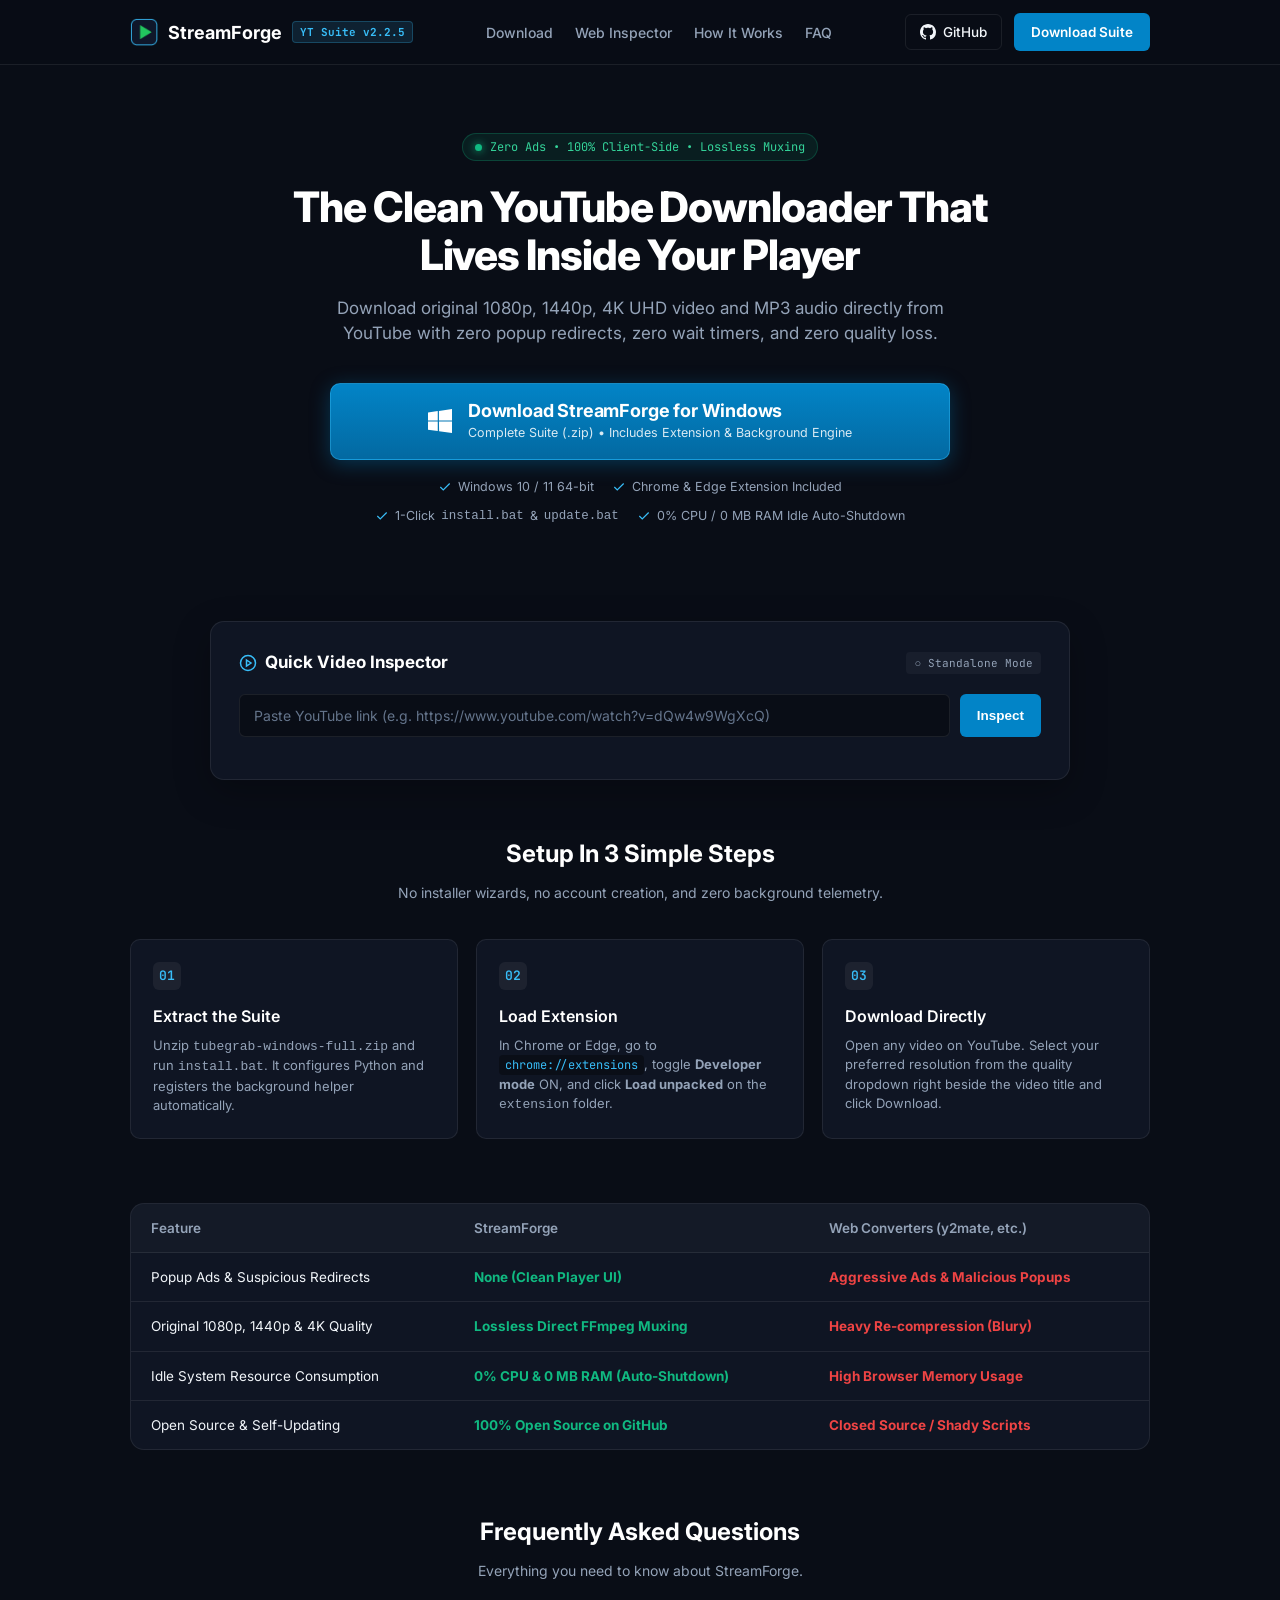
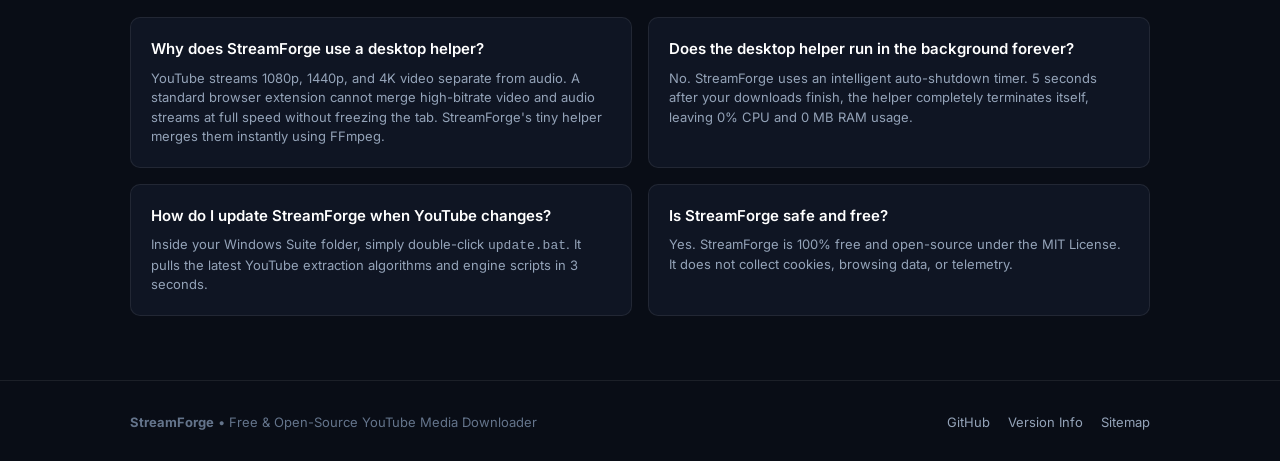
==== api/index.html @ 8bb4650d "feat(domain): point all canonical, sitemap, og, and version endpoints to streamforge-talha-950a.verc" ====
<!DOCTYPE html>
<html lang="en">
<head>
  <meta charset="UTF-8">
  <meta name="viewport" content="width=device-width, initial-scale=1.0">
  <title>StreamForge - Clean, High-Speed YouTube Downloader & Desktop Suite</title>
  <meta name="description" content="StreamForge is a high-speed, ad-free YouTube video downloader and browser extension. Download 1080p, 1440p, 4K UHD, and MP3 audio directly from the YouTube player.">
  <meta name="keywords" content="streamforge, youtube downloader, yt downloader, streamforge youtube, chrome extension, edge extension, 1080p youtube download, 4k video download, mp3 audio extractor, open source downloader">
  <meta name="author" content="StreamForge Team">
  <meta name="google-site-verification" content="googleea333b6af960c847" />
  <link rel="canonical" href="https://streamforge-talha-950a.vercel.app/" />

  <!-- Open Graph -->
  <meta property="og:title" content="StreamForge - Clean YouTube Downloader & Desktop Suite">
  <meta property="og:description" content="Download YouTube videos directly from your browser player in full quality with zero ads.">
  <meta property="og:type" content="website">
  <meta property="og:url" content="https://streamforge-talha-950a.vercel.app/">
  <meta property="og:image" content="https://streamforge-talha-950a.vercel.app/icon.png">

  <!-- Schema.org JSON-LD -->
  <script type="application/ld+json">
  {
    "@context": "https://schema.org",
    "@graph": [
      {
        "@type": "WebSite",
        "@id": "https://streamforge-talha-950a.vercel.app/#website",
        "url": "https://streamforge-talha-950a.vercel.app/",
        "name": "StreamForge",
        "description": "Clean, ad-free YouTube video downloader extension and desktop engine."
      },
      {
        "@type": "SoftwareApplication",
        "name": "StreamForge",
        "operatingSystem": "Windows 10, Windows 11, Chromium Browsers",
        "applicationCategory": "MultimediaApplication",
        "offers": {
          "@type": "Offer",
          "price": "0",
          "priceCurrency": "USD"
        }
      }
    ]
  }
  </script>

  <link rel="icon" type="image/png" href="icon.png">
  <link rel="preconnect" href="https://fonts.googleapis.com">
  <link rel="preconnect" href="https://fonts.gstatic.com" crossorigin>
  <link href="https://fonts.googleapis.com/css2?family=Inter:wght@400;500;600;700&family=JetBrains+Mono:wght@400;500&display=swap" rel="stylesheet">

  <style>
    :root {
      --bg: #090d16;
      --bg-surface: #0f1523;
      --bg-card: #141c2e;
      --bg-card-hover: #182238;
      --border: rgba(255, 255, 255, 0.08);
      --border-focus: rgba(56, 189, 248, 0.5);
      --text: #f1f5f9;
      --text-muted: #94a3b8;
      --text-dim: #64748b;
      --primary: #0284c7;
      --primary-hover: #0369a1;
      --accent: #38bdf8;
      --accent-glow: rgba(56, 189, 248, 0.15);
      --success: #10b981;
      --danger: #ef4444;
      --radius-sm: 6px;
      --radius: 10px;
      --radius-lg: 14px;
      --font-mono: "JetBrains Mono", monospace;
    }

    * {
      box-sizing: border-box;
      margin: 0;
      padding: 0;
    }

    body {
      background-color: var(--bg);
      color: var(--text);
      font-family: 'Inter', -apple-system, BlinkMacSystemFont, "Segoe UI", Roboto, sans-serif;
      line-height: 1.5;
      font-size: 15px;
      -webkit-font-smoothing: antialiased;
    }

    a {
      color: var(--accent);
      text-decoration: none;
    }
    a:hover {
      text-decoration: underline;
    }

    /* Container */
    .container {
      max-width: 1060px;
      margin: 0 auto;
      padding: 0 20px;
    }

    /* Navbar */
    header {
      border-bottom: 1px solid var(--border);
      position: sticky;
      top: 0;
      background: rgba(9, 13, 22, 0.85);
      backdrop-filter: blur(12px);
      z-index: 100;
    }

    .nav-wrap {
      display: flex;
      align-items: center;
      justify-content: space-between;
      height: 64px;
    }

    .brand {
      display: flex;
      align-items: center;
      gap: 10px;
      font-size: 18px;
      font-weight: 700;
      color: #fff;
      text-decoration: none;
    }

    .brand img {
      width: 28px;
      height: 28px;
      border-radius: 6px;
    }

    .brand-tag {
      font-size: 11px;
      font-family: var(--font-mono);
      background: rgba(56, 189, 248, 0.12);
      color: var(--accent);
      padding: 2px 7px;
      border-radius: 4px;
      border: 1px solid rgba(56, 189, 248, 0.25);
    }

    .nav-links {
      display: flex;
      align-items: center;
      gap: 22px;
    }

    .nav-links a {
      color: var(--text-muted);
      font-size: 14px;
      font-weight: 500;
      transition: color 0.15s;
    }

    .nav-links a:hover {
      color: #fff;
      text-decoration: none;
    }

    .nav-actions {
      display: flex;
      align-items: center;
      gap: 12px;
    }

    .btn-ghost {
      display: inline-flex;
      align-items: center;
      gap: 7px;
      padding: 7px 14px;
      background: transparent;
      border: 1px solid var(--border);
      color: var(--text);
      font-size: 13.5px;
      font-weight: 500;
      border-radius: var(--radius-sm);
      transition: all 0.15s;
      cursor: pointer;
      text-decoration: none;
    }

    .btn-ghost:hover {
      background: rgba(255, 255, 255, 0.05);
      border-color: rgba(255, 255, 255, 0.2);
      color: #fff;
      text-decoration: none;
    }

    .btn-primary {
      display: inline-flex;
      align-items: center;
      gap: 7px;
      padding: 8px 16px;
      background: var(--primary);
      border: 1px solid transparent;
      color: #fff;
      font-size: 13.5px;
      font-weight: 600;
      border-radius: var(--radius-sm);
      transition: all 0.15s;
      cursor: pointer;
      text-decoration: none;
    }

    .btn-primary:hover {
      background: var(--primary-hover);
      text-decoration: none;
    }

    /* Hero */
    .hero {
      padding: 68px 0 48px;
      text-align: center;
    }

    .status-badge {
      display: inline-flex;
      align-items: center;
      gap: 8px;
      background: rgba(16, 185, 129, 0.1);
      border: 1px solid rgba(16, 185, 129, 0.25);
      color: #34d399;
      font-size: 12px;
      font-family: var(--font-mono);
      padding: 4px 12px;
      border-radius: 20px;
      margin-bottom: 22px;
    }

    .status-dot {
      width: 7px;
      height: 7px;
      background: #10b981;
      border-radius: 50%;
      box-shadow: 0 0 8px #10b981;
    }

    .hero h1 {
      font-size: 42px;
      font-weight: 800;
      letter-spacing: -0.025em;
      line-height: 1.15;
      color: #fff;
      max-width: 760px;
      margin: 0 auto 16px;
    }

    .hero p {
      font-size: 17px;
      color: var(--text-muted);
      max-width: 620px;
      margin: 0 auto 36px;
    }

    /* Single Hero CTA */
    .hero-cta-box {
      max-width: 620px;
      margin: 0 auto 48px;
      display: flex;
      flex-direction: column;
      align-items: center;
      gap: 18px;
    }

    .btn-hero-primary {
      display: inline-flex;
      align-items: center;
      justify-content: center;
      gap: 16px;
      width: 100%;
      padding: 16px 28px;
      background: linear-gradient(180deg, #0284c7 0%, #0369a1 100%);
      color: #fff !important;
      border: 1px solid rgba(56, 189, 248, 0.4);
      border-radius: var(--radius);
      box-shadow: 0 4px 20px rgba(2, 132, 199, 0.35);
      transition: all 0.2s cubic-bezier(0.16, 1, 0.3, 1);
      cursor: pointer;
      text-decoration: none !important;
    }

    .btn-hero-primary:hover {
      background: linear-gradient(180deg, #0369a1 0%, #075985 100%);
      transform: translateY(-2px);
      box-shadow: 0 8px 28px rgba(2, 132, 199, 0.5);
      color: #fff !important;
    }

    .btn-hero-primary svg {
      flex-shrink: 0;
    }

    .btn-text-wrap {
      display: flex;
      flex-direction: column;
      text-align: left;
    }

    .btn-title {
      font-size: 18px;
      font-weight: 700;
      letter-spacing: -0.01em;
      line-height: 1.25;
    }

    .btn-sub {
      font-size: 12.5px;
      color: rgba(255, 255, 255, 0.85);
      font-weight: 400;
      margin-top: 2px;
    }

    .hero-meta-badges {
      display: flex;
      flex-wrap: wrap;
      justify-content: center;
      gap: 10px 18px;
      font-size: 12.5px;
      color: var(--text-muted);
    }

    .meta-item {
      display: inline-flex;
      align-items: center;
      gap: 6px;
    }

    .meta-item svg {
      color: var(--accent);
    }

    /* Live Interactive Video Inspector */
    .inspector-section {
      background: var(--bg-surface);
      border: 1px solid var(--border);
      border-radius: var(--radius-lg);
      padding: 28px;
      max-width: 860px;
      margin: 0 auto 56px;
      box-shadow: 0 12px 36px rgba(0, 0, 0, 0.25);
    }

    .inspector-header {
      display: flex;
      align-items: center;
      justify-content: space-between;
      margin-bottom: 18px;
    }

    .inspector-header h2 {
      font-size: 17px;
      font-weight: 700;
      color: #fff;
      display: flex;
      align-items: center;
      gap: 8px;
    }

    .inspector-tag {
      font-size: 11px;
      font-family: var(--font-mono);
      color: var(--text-dim);
      background: rgba(255, 255, 255, 0.04);
      padding: 3px 8px;
      border-radius: 4px;
    }

    .input-box {
      display: flex;
      gap: 10px;
      margin-bottom: 14px;
    }

    .url-input {
      flex: 1;
      background: var(--bg);
      border: 1px solid var(--border);
      border-radius: var(--radius-sm);
      padding: 12px 14px;
      color: #fff;
      font-size: 14px;
      font-family: inherit;
      outline: none;
      transition: border-color 0.15s;
    }

    .url-input:focus {
      border-color: var(--accent);
      box-shadow: 0 0 0 2px var(--accent-glow);
    }

    .url-input::placeholder {
      color: var(--text-dim);
    }

    /* Video Preview Card */
    .preview-card {
      display: none;
      margin-top: 20px;
      background: var(--bg-card);
      border: 1px solid var(--border);
      border-radius: var(--radius);
      padding: 16px;
      animation: fadeIn 0.2s ease-in-out;
    }

    @keyframes fadeIn {
      from { opacity: 0; transform: translateY(4px); }
      to { opacity: 1; transform: translateY(0); }
    }

    .preview-flex {
      display: flex;
      gap: 18px;
      align-items: flex-start;
    }

    .preview-thumb {
      width: 170px;
      height: 96px;
      border-radius: 6px;
      object-fit: cover;
      background: #000;
      flex-shrink: 0;
    }

    .preview-info {
      flex: 1;
      min-width: 0;
    }

    .preview-title {
      font-size: 15px;
      font-weight: 600;
      color: #fff;
      margin-bottom: 6px;
      white-space: nowrap;
      overflow: hidden;
      text-overflow: ellipsis;
    }

    .preview-meta {
      font-size: 12px;
      color: var(--text-muted);
      margin-bottom: 12px;
    }

    .quality-chips {
      display: flex;
      flex-wrap: wrap;
      gap: 8px;
    }

    .chip {
      font-size: 12px;
      padding: 4px 10px;
      background: rgba(255, 255, 255, 0.05);
      border: 1px solid var(--border);
      border-radius: 4px;
      color: var(--text);
      cursor: pointer;
      transition: all 0.15s;
    }

    .chip:hover {
      background: var(--primary);
      border-color: var(--primary);
      color: #fff;
    }

    .chip.active {
      background: var(--accent);
      border-color: var(--accent);
      color: #000;
      font-weight: 600;
    }

    /* Live Progress Bar Simulation */
    .progress-wrap {
      display: none;
      margin-top: 14px;
      background: rgba(0, 0, 0, 0.4);
      border-radius: 6px;
      padding: 12px;
      border: 1px solid rgba(255, 255, 255, 0.05);
    }

    .progress-bar-bg {
      height: 6px;
      background: rgba(255, 255, 255, 0.1);
      border-radius: 3px;
      overflow: hidden;
      margin-bottom: 8px;
    }

    .progress-bar-fill {
      width: 0%;
      height: 100%;
      background: linear-gradient(90deg, #0284c7, #38bdf8);
      transition: width 0.2s linear;
      box-shadow: 0 0 10px rgba(56, 189, 248, 0.7);
    }

    .progress-text {
      display: flex;
      justify-content: space-between;
      font-size: 12px;
      font-family: var(--font-mono);
      color: var(--text-muted);
    }

    /* How It Works (3 Steps) */
    .section-title {
      text-align: center;
      font-size: 24px;
      font-weight: 700;
      color: #fff;
      margin-bottom: 10px;
    }

    .section-subtitle {
      text-align: center;
      font-size: 14px;
      color: var(--text-muted);
      margin-bottom: 36px;
    }

    .steps-grid {
      display: grid;
      grid-template-columns: repeat(3, 1fr);
      gap: 18px;
      margin-bottom: 64px;
    }

    .step-card {
      background: var(--bg-surface);
      border: 1px solid var(--border);
      border-radius: var(--radius);
      padding: 22px;
    }

    .step-num {
      display: inline-flex;
      align-items: center;
      justify-content: center;
      width: 28px;
      height: 28px;
      border-radius: 6px;
      background: rgba(255, 255, 255, 0.06);
      font-family: var(--font-mono);
      font-size: 13px;
      font-weight: 600;
      color: var(--accent);
      margin-bottom: 14px;
    }

    .step-card h4 {
      font-size: 16px;
      font-weight: 600;
      color: #fff;
      margin-bottom: 8px;
    }

    .step-card p {
      font-size: 13px;
      color: var(--text-muted);
      line-height: 1.5;
    }

    .code-pill {
      font-family: var(--font-mono);
      background: rgba(0, 0, 0, 0.35);
      padding: 2px 6px;
      border-radius: 4px;
      font-size: 12px;
      color: var(--accent);
    }

    /* Comparison Table */
    .table-section {
      background: var(--bg-surface);
      border: 1px solid var(--border);
      border-radius: var(--radius-lg);
      overflow: hidden;
      margin-bottom: 64px;
    }

    table {
      width: 100%;
      border-collapse: collapse;
      font-size: 13.5px;
      text-align: left;
    }

    th {
      background: rgba(255, 255, 255, 0.02);
      padding: 14px 20px;
      color: var(--text-muted);
      font-weight: 600;
      border-bottom: 1px solid var(--border);
    }

    td {
      padding: 14px 20px;
      border-bottom: 1px solid var(--border);
      color: var(--text);
    }

    tr:last-child td {
      border-bottom: none;
    }

    .check {
      color: var(--success);
      font-weight: bold;
    }

    .cross {
      color: var(--danger);
      font-weight: bold;
    }

    /* FAQ */
    .faq-grid {
      display: grid;
      grid-template-columns: repeat(2, 1fr);
      gap: 16px;
      margin-bottom: 64px;
    }

    .faq-item {
      background: var(--bg-surface);
      border: 1px solid var(--border);
      border-radius: var(--radius);
      padding: 20px;
    }

    .faq-item h4 {
      font-size: 15px;
      font-weight: 600;
      color: #fff;
      margin-bottom: 8px;
    }

    .faq-item p {
      font-size: 13px;
      color: var(--text-muted);
      line-height: 1.5;
    }

    /* Footer */
    footer {
      border-top: 1px solid var(--border);
      padding: 32px 0;
      font-size: 13px;
      color: var(--text-dim);
    }

    .footer-wrap {
      display: flex;
      justify-content: space-between;
      align-items: center;
    }

    .footer-links {
      display: flex;
      gap: 18px;
    }

    .footer-links a {
      color: var(--text-muted);
      font-size: 13px;
    }

    .footer-links a:hover {
      color: #fff;
    }

    /* Responsive */
    @media (max-width: 768px) {
      .download-grid, .steps-grid, .faq-grid {
        grid-template-columns: 1fr;
      }
      .nav-links {
        display: none;
      }
      .hero h1 {
        font-size: 32px;
      }
      .preview-flex {
        flex-direction: column;
      }
      .preview-thumb {
        width: 100%;
        height: 180px;
      }
    }
  </style>
</head>
<body>

  <!-- Navbar -->
  <header>
    <div class="container nav-wrap">
      <a href="#" class="brand">
        <img src="icon.png" alt="StreamForge Logo">
        <span>StreamForge</span>
        <span class="brand-tag">YT Suite v2.2.5</span>
      </a>
      <nav class="nav-links">
        <a href="#download">Download</a>
        <a href="#inspector">Web Inspector</a>
        <a href="#how-it-works">How It Works</a>
        <a href="#faq">FAQ</a>
      </nav>
      <div class="nav-actions">
        <a href="https://github.com/f2025cs024-star/Tubegrab-4K" target="_blank" class="btn-ghost">
          <svg width="16" height="16" viewBox="0 0 16 16" fill="currentColor"><path d="M8 0C3.58 0 0 3.58 0 8c0 3.54 2.29 6.53 5.47 7.59.4.07.55-.17.55-.38 0-.19-.01-.82-.01-1.49-2.01.37-2.53-.49-2.69-.94-.09-.23-.48-.94-.82-1.13-.28-.15-.68-.52-.01-.53.63-.01 1.08.58 1.23.82.72 1.21 1.87.87 2.33.66.07-.52.28-.87.51-1.07-1.78-.2-3.64-.89-3.64-3.95 0-.87.31-1.59.82-2.15-.08-.2-.36-1.02.08-2.12 0 0 .67-.21 2.2.82.64-.18 1.32-.27 2-.27.68 0 1.36.09 2 .27 1.53-1.04 2.2-.82 2.2-.82.44 1.1.16 1.92.08 2.12.51.56.82 1.27.82 2.15 0 3.07-1.87 3.75-3.65 3.95.29.25.54.73.54 1.48 0 1.07-.01 1.93-.01 2.2 0 .21.15.46.55.38A8.013 8.013 0 0016 8c0-4.42-3.58-8-8-8z"/></svg>
          GitHub
        </a>
        <a href="tubegrab-windows-full.zip" class="btn-primary">Download Suite</a>
      </div>
    </div>
  </header>

  <main class="container">

    <!-- Hero -->
    <section class="hero">
      <div class="status-badge">
        <span class="status-dot"></span>
        Zero Ads • 100% Client-Side • Lossless Muxing
      </div>
      <h1>The Clean YouTube Downloader That Lives Inside Your Player</h1>
      <p>Download original 1080p, 1440p, 4K UHD video and MP3 audio directly from YouTube with zero popup redirects, zero wait timers, and zero quality loss.</p>

      <!-- Single Focused Call to Action -->
      <div class="hero-cta-box" id="download">
        <a href="tubegrab-windows-full.zip" class="btn-hero-primary">
          <svg width="24" height="24" viewBox="0 0 24 24" fill="currentColor">
            <path d="M0 3.449L9.75 2.1v9.451H0m10.949-9.602L24 0v11.4H10.949M0 12.6h9.75v9.451L0 20.699M10.949 12.6H24V24l-12.902-1.799"/>
          </svg>
          <div class="btn-text-wrap">
            <span class="btn-title">Download StreamForge for Windows</span>
            <span class="btn-sub">Complete Suite (.zip) • Includes Extension & Background Engine</span>
          </div>
        </a>

        <div class="hero-meta-badges">
          <span class="meta-item">
            <svg width="14" height="14" viewBox="0 0 24 24" fill="none" stroke="currentColor" stroke-width="2"><polyline points="20 6 9 17 4 12"/></svg>
            Windows 10 / 11 64-bit
          </span>
          <span class="meta-item">
            <svg width="14" height="14" viewBox="0 0 24 24" fill="none" stroke="currentColor" stroke-width="2"><polyline points="20 6 9 17 4 12"/></svg>
            Chrome & Edge Extension Included
          </span>
          <span class="meta-item">
            <svg width="14" height="14" viewBox="0 0 24 24" fill="none" stroke="currentColor" stroke-width="2"><polyline points="20 6 9 17 4 12"/></svg>
            1-Click <code>install.bat</code> & <code>update.bat</code>
          </span>
          <span class="meta-item">
            <svg width="14" height="14" viewBox="0 0 24 24" fill="none" stroke="currentColor" stroke-width="2"><polyline points="20 6 9 17 4 12"/></svg>
            0% CPU / 0 MB RAM Idle Auto-Shutdown
          </span>
        </div>
      </div>
    </section>

    <!-- Web Video Inspector (OneCompiler Style) -->
    <section class="inspector-section" id="inspector">
      <div class="inspector-header">
        <h2>
          <svg width="18" height="18" viewBox="0 0 24 24" fill="none" stroke="var(--accent)" stroke-width="2"><circle cx="12" cy="12" r="10"/><polygon points="10 8 16 12 10 16 10 8"/></svg>
          Quick Video Inspector
        </h2>
        <span class="inspector-tag" id="engineStatus">Checking local engine...</span>
      </div>

      <div class="input-box">
        <input type="text" id="videoUrlInput" class="url-input" placeholder="Paste YouTube link (e.g. https://www.youtube.com/watch?v=dQw4w9WgXcQ)">
        <button id="inspectBtn" class="btn-primary">Inspect</button>
      </div>

      <!-- Preview Output -->
      <div id="previewCard" class="preview-card">
        <div class="preview-flex">
          <img id="thumbImg" src="" alt="Thumbnail" class="preview-thumb">
          <div class="preview-info">
            <h4 id="videoTitle" class="preview-title">Video Title</h4>
            <div id="videoMeta" class="preview-meta">Duration: --:-- • YouTube Video</div>
            <div class="quality-chips" id="qualityChips">
              <span class="chip active" data-q="max">Best Quality (UHD)</span>
              <span class="chip" data-q="1080">1080p Full HD</span>
              <span class="chip" data-q="720">720p HD</span>
              <span class="chip" data-q="mp3">MP3 Audio</span>
            </div>
          </div>
        </div>

        <div style="margin-top: 16px; display: flex; justify-content: flex-end; gap: 10px;">
          <button id="startDownloadBtn" class="btn-primary">
            <svg width="14" height="14" viewBox="0 0 24 24" fill="none" stroke="currentColor" stroke-width="2"><path d="M21 15v4a2 2 0 0 1-2 2H5a2 2 0 0 1-2-2v-4"/><polyline points="7 10 12 15 17 10"/><line x1="12" y1="15" x2="12" y2="3"/></svg>
            Send to StreamForge Engine
          </button>
        </div>

        <!-- Live Progress -->
        <div id="progressWrap" class="progress-wrap">
          <div class="progress-bar-bg">
            <div id="progressFill" class="progress-bar-fill"></div>
          </div>
          <div class="progress-text">
            <span id="progressStatus">Downloading stream...</span>
            <span id="progressPercent">0%</span>
          </div>
        </div>
      </div>
    </section>

    <!-- How It Works -->
    <section id="how-it-works" style="margin-bottom: 64px;">
      <h3 class="section-title">Setup In 3 Simple Steps</h3>
      <p class="section-subtitle">No installer wizards, no account creation, and zero background telemetry.</p>

      <div class="steps-grid">
        <div class="step-card">
          <div class="step-num">01</div>
          <h4>Extract the Suite</h4>
          <p>Unzip <code>tubegrab-windows-full.zip</code> and run <code>install.bat</code>. It configures Python and registers the background helper automatically.</p>
        </div>
        <div class="step-card">
          <div class="step-num">02</div>
          <h4>Load Extension</h4>
          <p>In Chrome or Edge, go to <span class="code-pill">chrome://extensions</span>, toggle <b>Developer mode</b> ON, and click <b>Load unpacked</b> on the <code>extension</code> folder.</p>
        </div>
        <div class="step-card">
          <div class="step-num">03</div>
          <h4>Download Directly</h4>
          <p>Open any video on YouTube. Select your preferred resolution from the quality dropdown right beside the video title and click Download.</p>
        </div>
      </div>
    </section>

    <!-- Comparison Table -->
    <section class="table-section">
      <table>
        <thead>
          <tr>
            <th>Feature</th>
            <th>StreamForge</th>
            <th>Web Converters (y2mate, etc.)</th>
          </tr>
        </thead>
        <tbody>
          <tr>
            <td>Popup Ads & Suspicious Redirects</td>
            <td><span class="check">None (Clean Player UI)</span></td>
            <td><span class="cross">Aggressive Ads & Malicious Popups</span></td>
          </tr>
          <tr>
            <td>Original 1080p, 1440p & 4K Quality</td>
            <td><span class="check">Lossless Direct FFmpeg Muxing</span></td>
            <td><span class="cross">Heavy Re-compression (Blury)</span></td>
          </tr>
          <tr>
            <td>Idle System Resource Consumption</td>
            <td><span class="check">0% CPU & 0 MB RAM (Auto-Shutdown)</span></td>
            <td><span class="cross">High Browser Memory Usage</span></td>
          </tr>
          <tr>
            <td>Open Source & Self-Updating</td>
            <td><span class="check">100% Open Source on GitHub</span></td>
            <td><span class="cross">Closed Source / Shady Scripts</span></td>
          </tr>
        </tbody>
      </table>
    </section>

    <!-- FAQ -->
    <section id="faq">
      <h3 class="section-title">Frequently Asked Questions</h3>
      <p class="section-subtitle">Everything you need to know about StreamForge.</p>

      <div class="faq-grid">
        <div class="faq-item">
          <h4>Why does StreamForge use a desktop helper?</h4>
          <p>YouTube streams 1080p, 1440p, and 4K video separate from audio. A standard browser extension cannot merge high-bitrate video and audio streams at full speed without freezing the tab. StreamForge's tiny helper merges them instantly using FFmpeg.</p>
        </div>
        <div class="faq-item">
          <h4>Does the desktop helper run in the background forever?</h4>
          <p>No. StreamForge uses an intelligent auto-shutdown timer. 5 seconds after your downloads finish, the helper completely terminates itself, leaving 0% CPU and 0 MB RAM usage.</p>
        </div>
        <div class="faq-item">
          <h4>How do I update StreamForge when YouTube changes?</h4>
          <p>Inside your Windows Suite folder, simply double-click <code>update.bat</code>. It pulls the latest YouTube extraction algorithms and engine scripts in 3 seconds.</p>
        </div>
        <div class="faq-item">
          <h4>Is StreamForge safe and free?</h4>
          <p>Yes. StreamForge is 100% free and open-source under the MIT License. It does not collect cookies, browsing data, or telemetry.</p>
        </div>
      </div>
    </section>

  </main>

  <!-- Footer -->
  <footer>
    <div class="container footer-wrap">
      <div>
        <b>StreamForge</b> • Free & Open-Source YouTube Media Downloader
      </div>
      <div class="footer-links">
        <a href="https://github.com/f2025cs024-star/Tubegrab-4K" target="_blank">GitHub</a>
        <a href="version.json" target="_blank">Version Info</a>
        <a href="sitemap.xml" target="_blank">Sitemap</a>
      </div>
    </div>
  </footer>

  <script>
    // Live Inspector Client Logic
    const inspectBtn = document.getElementById('inspectBtn');
    const urlInput = document.getElementById('videoUrlInput');
    const previewCard = document.getElementById('previewCard');
    const thumbImg = document.getElementById('thumbImg');
    const videoTitle = document.getElementById('videoTitle');
    const videoMeta = document.getElementById('videoMeta');
    const startDownloadBtn = document.getElementById('startDownloadBtn');
    const progressWrap = document.getElementById('progressWrap');
    const progressFill = document.getElementById('progressFill');
    const progressPercent = document.getElementById('progressPercent');
    const progressStatus = document.getElementById('progressStatus');
    const engineStatus = document.getElementById('engineStatus');

    let selectedQuality = "max";
    let activeVideoId = "";

    // Check Local Engine Status
    function checkEngine() {
      fetch("http://127.0.0.1:19876/status", { signal: AbortSignal.timeout(1200) })
        .then(r => r.json())
        .then(d => {
          engineStatus.textContent = "● Local Engine Active";
          engineStatus.style.color = "#10b981";
        })
        .catch(() => {
          engineStatus.textContent = "○ Standalone Mode";
          engineStatus.style.color = "#94a3b8";
        });
    }
    checkEngine();

    // Parse YouTube ID
    function extractYouTubeId(url) {
      const reg = /(?:youtube\.com\/(?:[^\/]+\/.+\/|(?:v|e(?:mbed)?)\/|.*[?&]v=)|youtu\.be\/)([^"&?\/\s]{11})/;
      const match = url.match(reg);
      return match ? match[1] : null;
    }

    // Handle Inspect Click
    inspectBtn.addEventListener('click', () => {
      const url = urlInput.value.trim();
      if (!url) return;

      const id = extractYouTubeId(url);
      if (!id) {
        alert("Please enter a valid YouTube video URL.");
        return;
      }

      activeVideoId = id;
      thumbImg.src = `https://i.ytimg.com/vi/${id}/mqdefault.jpg`;
      videoTitle.textContent = "YouTube Video (" + id + ")";
      videoMeta.textContent = "Detected stream: Ready for multi-resolution extraction";
      previewCard.style.display = "block";
      progressWrap.style.display = "none";

      // Try fetching live title from YouTube oEmbed
      fetch(`https://noembed.com/embed?url=https://www.youtube.com/watch?v=${id}`)
        .then(r => r.json())
        .then(data => {
          if (data && data.title) {
            videoTitle.textContent = data.title;
            videoMeta.textContent = `Author: ${data.author_name || 'YouTube Creator'} • Ready`;
          }
        })
        .catch(() => {});
    });

    // Quality chip toggle
    document.querySelectorAll('.chip').forEach(chip => {
      chip.addEventListener('click', () => {
        document.querySelectorAll('.chip').forEach(c => c.classList.remove('active'));
        chip.classList.add('active');
        selectedQuality = chip.getAttribute('data-q');
      });
    });

    // Handle Download Action
    startDownloadBtn.addEventListener('click', () => {
      const fullUrl = `https://www.youtube.com/watch?v=${activeVideoId}`;
      progressWrap.style.display = "block";
      progressFill.style.width = "15%";
      progressPercent.textContent = "15%";
      progressStatus.textContent = "Connecting to StreamForge engine...";

      fetch("http://127.0.0.1:19876/trigger", {
        method: "POST",
        headers: { "Content-Type": "application/json" },
        body: JSON.stringify({
          url: fullUrl,
          title: videoTitle.textContent,
          quality: selectedQuality
        })
      })
      .then(r => r.json())
      .then(res => {
        if (res && res.task_id) {
          trackTask(res.task_id);
        } else {
          simulateDemo();
        }
      })
      .catch(() => {
        simulateDemo();
      });
    });

    function trackTask(taskId) {
      const poll = setInterval(() => {
        fetch(`http://127.0.0.1:19876/progress?id=${taskId}`)
          .then(r => r.json())
          .then(data => {
            if (data.percent) {
              const p = Math.round(data.percent);
              progressFill.style.width = `${p}%`;
              progressPercent.textContent = `${p}%`;
              progressStatus.textContent = data.speed ? `${data.speed} • ${data.downloaded || ''}` : "Downloading...";
            }
            if (data.status === "finished") {
              clearInterval(poll);
              progressFill.style.width = "100%";
              progressPercent.textContent = "100%";
              progressStatus.textContent = "✓ Completed! Saved to Downloads folder.";
            } else if (data.status === "error") {
              clearInterval(poll);
              progressStatus.textContent = "Download failed. Check engine logs.";
            }
          })
          .catch(() => clearInterval(poll));
      }, 500);
    }

    function simulateDemo() {
      progressStatus.textContent = "Local engine helper not running. Start StreamForge via install.bat to download directly.";
      let p = 20;
      const t = setInterval(() => {
        p += 20;
        if (p <= 100) {
          progressFill.style.width = `${p}%`;
          progressPercent.textContent = `${p}%`;
        } else {
          clearInterval(t);
          progressStatus.textContent = "Install the Windows Suite to save 4K files directly to your PC!";
        }
      }, 400);
    }
  </script>
</body>
</html>
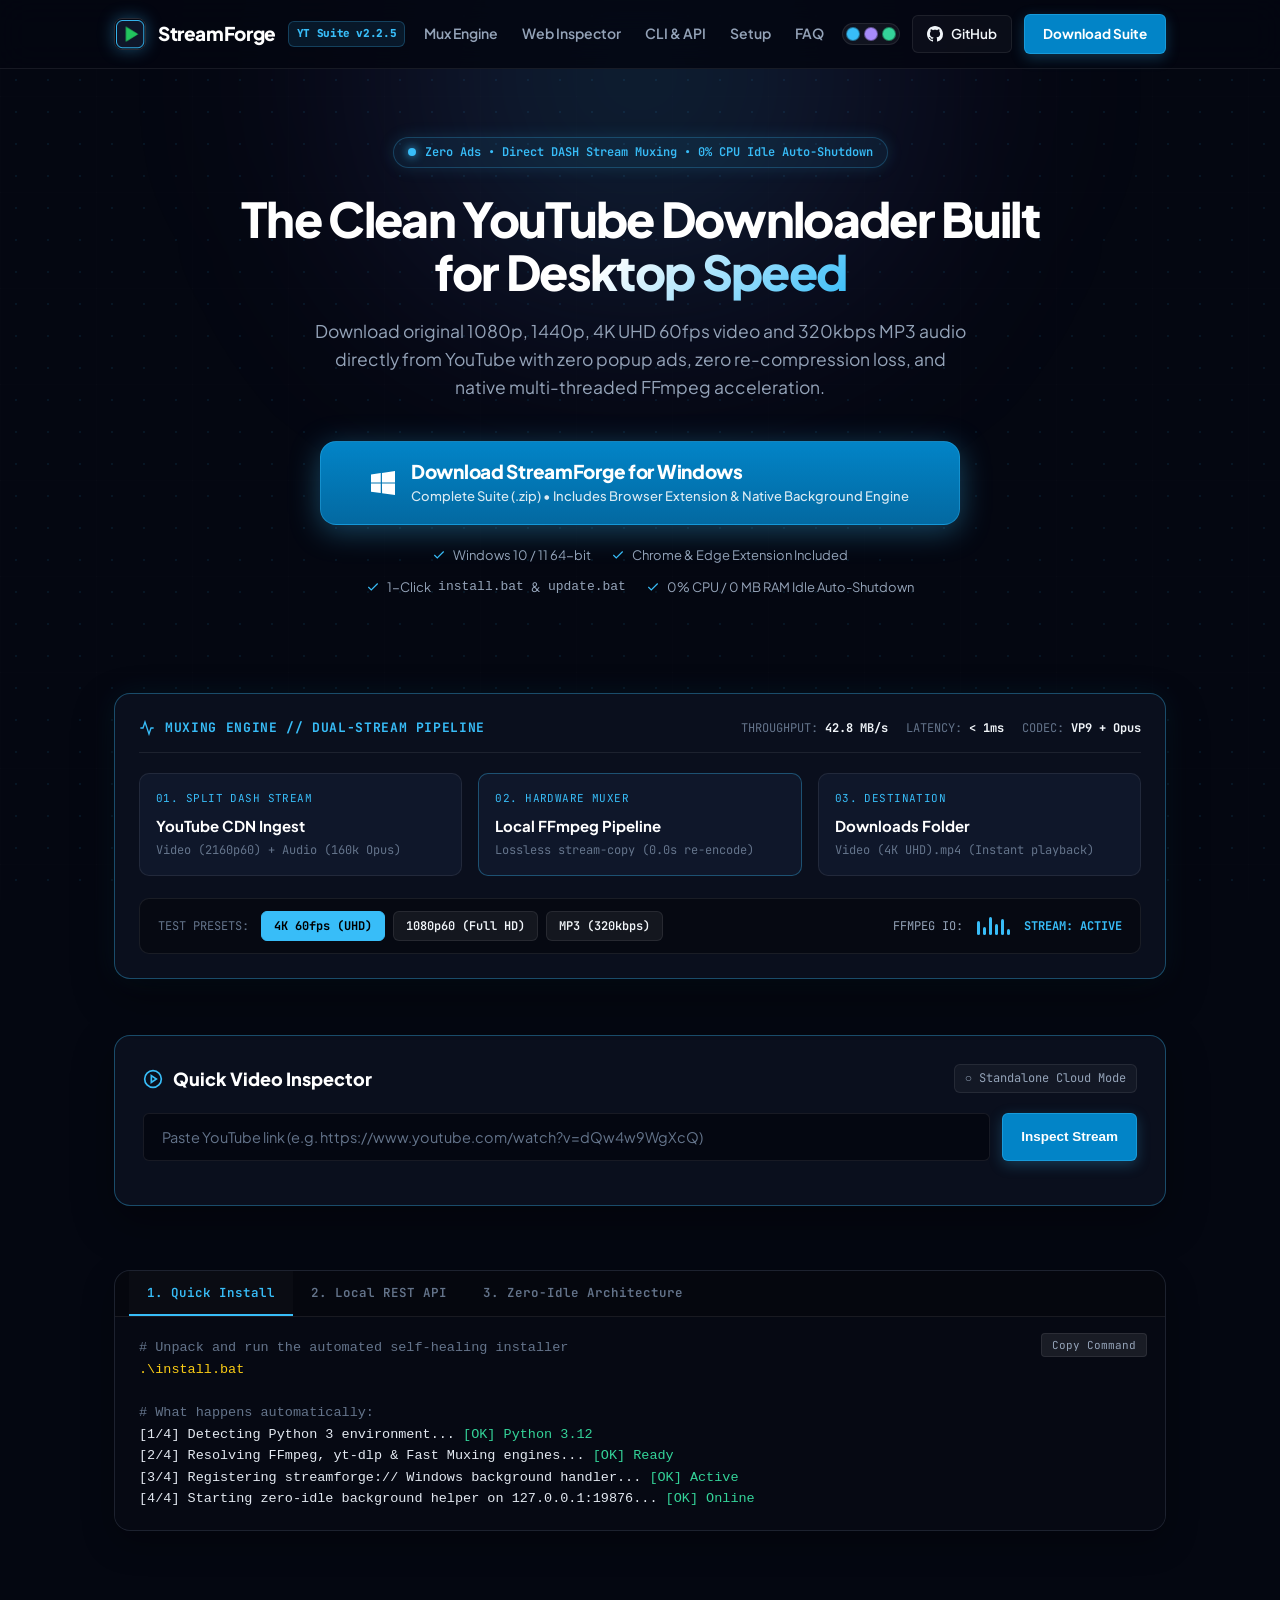
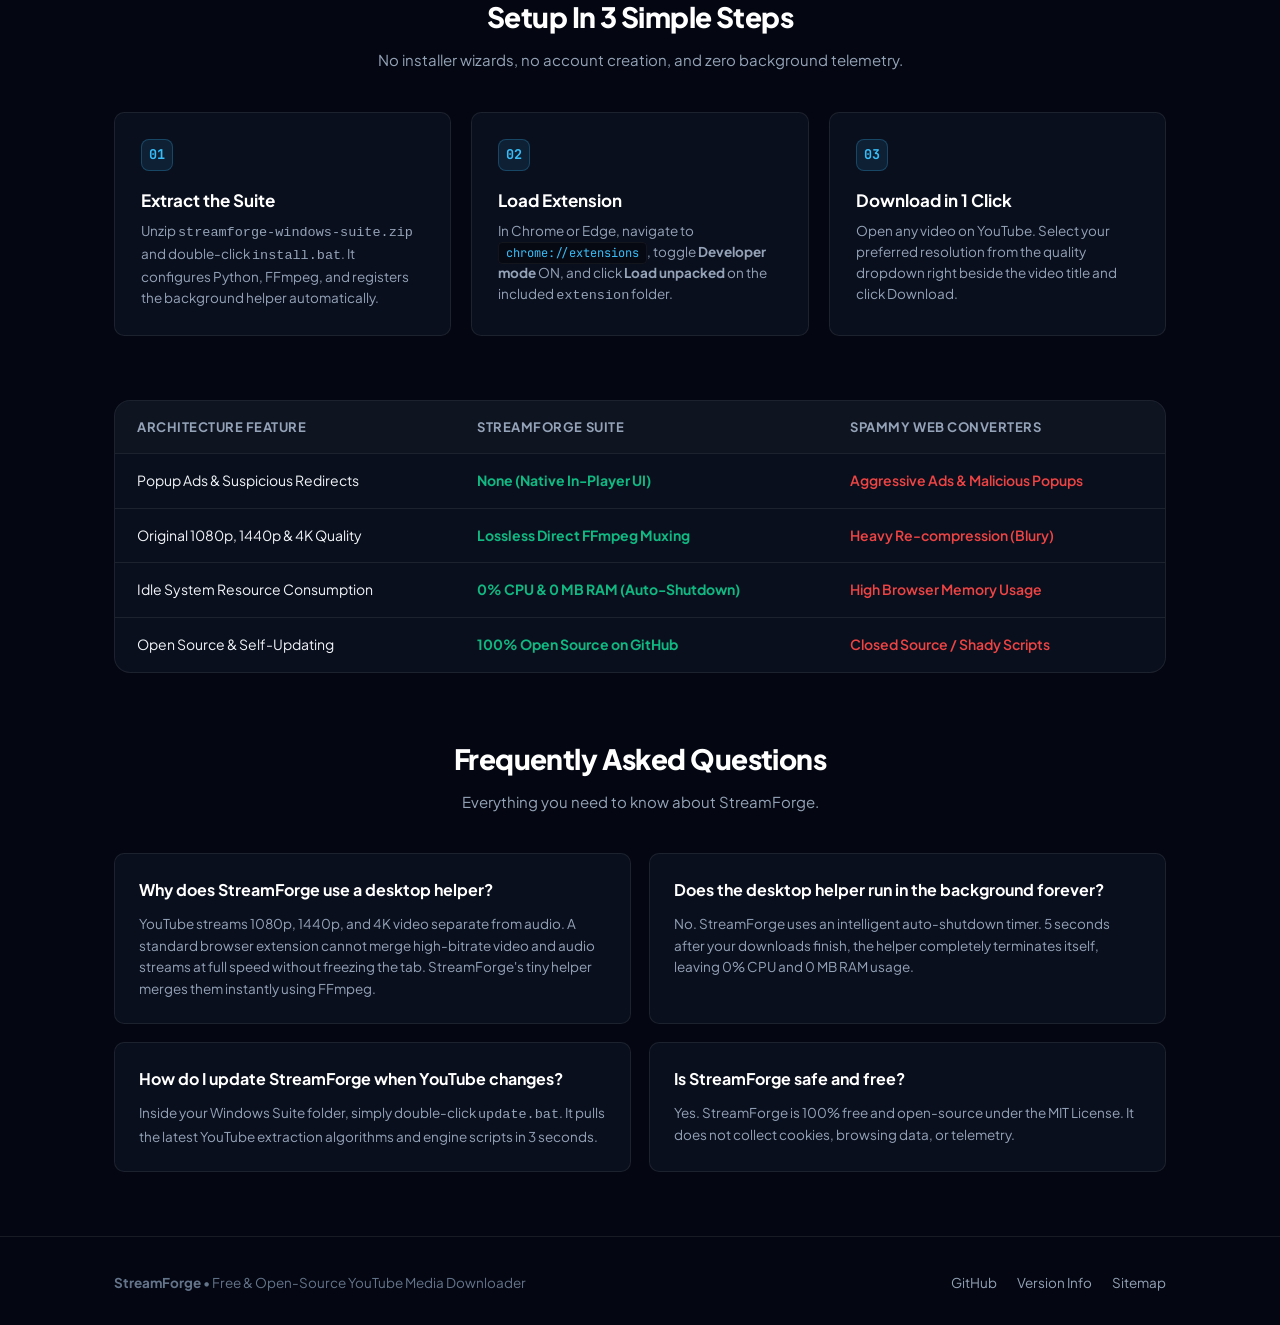
==== commit 1254524c: "feat(ui): add ambient tech grid, interactive muxing HUD, theme switcher, and developer terminal" ====
--- a/api/index.html
+++ b/api/index.html
@@ -3,16 +3,16 @@
 <head>
   <meta charset="UTF-8">
   <meta name="viewport" content="width=device-width, initial-scale=1.0">
-  <title>StreamForge - Clean, High-Speed YouTube Downloader & Desktop Suite</title>
-  <meta name="description" content="StreamForge is a high-speed, ad-free YouTube video downloader and browser extension. Download 1080p, 1440p, 4K UHD, and MP3 audio directly from the YouTube player.">
-  <meta name="keywords" content="streamforge, youtube downloader, yt downloader, streamforge youtube, chrome extension, edge extension, 1080p youtube download, 4k video download, mp3 audio extractor, open source downloader">
+  <title>StreamForge - High-Performance YouTube Downloader & Desktop Suite</title>
+  <meta name="description" content="StreamForge is a high-speed, ad-free YouTube video and audio downloader desktop suite and extension. Lossless 1080p, 1440p, 4K UHD 60FPS video muxing and 320kbps MP3 extraction.">
+  <meta name="keywords" content="streamforge, youtube downloader, yt downloader, streamforge youtube, 1080p youtube download, 4k video download, mp3 audio extractor, open source youtube downloader, windows youtube downloader">
   <meta name="author" content="StreamForge Team">
   <meta name="google-site-verification" content="googleea333b6af960c847" />
   <link rel="canonical" href="https://streamforge-talha-950a.vercel.app/" />
 
   <!-- Open Graph -->
   <meta property="og:title" content="StreamForge - Clean YouTube Downloader & Desktop Suite">
-  <meta property="og:description" content="Download YouTube videos directly from your browser player in full quality with zero ads.">
+  <meta property="og:description" content="Download YouTube videos directly from your browser in full original quality with zero ads.">
   <meta property="og:type" content="website">
   <meta property="og:url" content="https://streamforge-talha-950a.vercel.app/">
   <meta property="og:image" content="https://streamforge-talha-950a.vercel.app/icon.png">
@@ -27,7 +27,7 @@
         "@id": "https://streamforge-talha-950a.vercel.app/#website",
         "url": "https://streamforge-talha-950a.vercel.app/",
         "name": "StreamForge",
-        "description": "Clean, ad-free YouTube video downloader extension and desktop engine."
+        "description": "High-performance YouTube video and audio downloader desktop suite and extension."
       },
       {
         "@type": "SoftwareApplication",
@@ -47,29 +47,49 @@
   <link rel="icon" type="image/png" href="icon.png">
   <link rel="preconnect" href="https://fonts.googleapis.com">
   <link rel="preconnect" href="https://fonts.gstatic.com" crossorigin>
-  <link href="https://fonts.googleapis.com/css2?family=Inter:wght@400;500;600;700&family=JetBrains+Mono:wght@400;500&display=swap" rel="stylesheet">
+  <link href="https://fonts.googleapis.com/css2?family=Plus+Jakarta+Sans:wght@400;500;600;700;800&family=JetBrains+Mono:wght@400;500;600;700&display=swap" rel="stylesheet">
 
   <style>
     :root {
-      --bg: #090d16;
-      --bg-surface: #0f1523;
-      --bg-card: #141c2e;
-      --bg-card-hover: #182238;
+      --bg: #040711;
+      --bg-surface: #0a0f1d;
+      --bg-card: #0f172a;
+      --bg-card-hover: #131e36;
       --border: rgba(255, 255, 255, 0.08);
-      --border-focus: rgba(56, 189, 248, 0.5);
+      --border-accent: rgba(56, 189, 248, 0.35);
+      --border-glow: rgba(56, 189, 248, 0.6);
       --text: #f1f5f9;
       --text-muted: #94a3b8;
       --text-dim: #64748b;
       --primary: #0284c7;
       --primary-hover: #0369a1;
       --accent: #38bdf8;
-      --accent-glow: rgba(56, 189, 248, 0.15);
+      --accent-rgb: 56, 189, 248;
+      --accent-glow: rgba(56, 189, 248, 0.18);
+      --neon-purple: #8b5cf6;
       --success: #10b981;
       --danger: #ef4444;
       --radius-sm: 6px;
       --radius: 10px;
-      --radius-lg: 14px;
-      --font-mono: "JetBrains Mono", monospace;
+      --radius-lg: 16px;
+      --font-sans: 'Plus Jakarta Sans', -apple-system, BlinkMacSystemFont, "Segoe UI", Roboto, sans-serif;
+      --font-mono: 'JetBrains Mono', monospace;
+    }
+
+    [data-theme="purple"] {
+      --accent: #a78bfa;
+      --accent-rgb: 167, 139, 250;
+      --primary: #7c3aed;
+      --primary-hover: #6d28d9;
+      --border-accent: rgba(167, 139, 250, 0.4);
+    }
+
+    [data-theme="emerald"] {
+      --accent: #34d399;
+      --accent-rgb: 52, 211, 153;
+      --primary: #059669;
+      --primary-hover: #047857;
+      --border-accent: rgba(52, 211, 153, 0.4);
     }
 
     * {
@@ -81,25 +101,56 @@
     body {
       background-color: var(--bg);
       color: var(--text);
-      font-family: 'Inter', -apple-system, BlinkMacSystemFont, "Segoe UI", Roboto, sans-serif;
-      line-height: 1.5;
+      font-family: var(--font-sans);
+      line-height: 1.55;
       font-size: 15px;
       -webkit-font-smoothing: antialiased;
-    }
-
-    a {
-      color: var(--accent);
-      text-decoration: none;
-    }
-    a:hover {
-      text-decoration: underline;
-    }
-
-    /* Container */
+      overflow-x: hidden;
+      position: relative;
+    }
+
+    /* Ambient Tech Grid & Glow Background */
+    .bg-matrix-grid {
+      position: fixed;
+      top: 0;
+      left: 0;
+      width: 100vw;
+      height: 100vh;
+      pointer-events: none;
+      z-index: 0;
+      background-image: 
+        radial-gradient(rgba(var(--accent-rgb), 0.12) 1px, transparent 1px),
+        linear-gradient(to right, rgba(255, 255, 255, 0.015) 1px, transparent 1px),
+        linear-gradient(to bottom, rgba(255, 255, 255, 0.015) 1px, transparent 1px);
+      background-size: 32px 32px, 96px 96px, 96px 96px;
+      opacity: 0.7;
+    }
+
+    .bg-ambient-light {
+      position: fixed;
+      top: -200px;
+      left: 50%;
+      transform: translateX(-50%);
+      width: 900px;
+      height: 550px;
+      background: radial-gradient(circle, rgba(var(--accent-rgb), 0.18) 0%, rgba(139, 92, 246, 0.08) 50%, transparent 70%);
+      filter: blur(100px);
+      pointer-events: none;
+      z-index: 0;
+      animation: pulseLight 8s ease-in-out infinite alternate;
+    }
+
+    @keyframes pulseLight {
+      0% { opacity: 0.6; transform: translateX(-50%) scale(0.95); }
+      100% { opacity: 0.9; transform: translateX(-50%) scale(1.05); }
+    }
+
     .container {
-      max-width: 1060px;
+      max-width: 1100px;
       margin: 0 auto;
-      padding: 0 20px;
+      padding: 0 24px;
+      position: relative;
+      z-index: 1;
     }
 
     /* Navbar */
@@ -107,8 +158,8 @@
       border-bottom: 1px solid var(--border);
       position: sticky;
       top: 0;
-      background: rgba(9, 13, 22, 0.85);
-      backdrop-filter: blur(12px);
+      background: rgba(4, 7, 17, 0.85);
+      backdrop-filter: blur(16px);
       z-index: 100;
     }
 
@@ -116,51 +167,54 @@
       display: flex;
       align-items: center;
       justify-content: space-between;
-      height: 64px;
+      height: 68px;
     }
 
     .brand {
       display: flex;
       align-items: center;
-      gap: 10px;
-      font-size: 18px;
-      font-weight: 700;
+      gap: 12px;
+      font-size: 19px;
+      font-weight: 800;
       color: #fff;
       text-decoration: none;
+      letter-spacing: -0.02em;
     }
 
     .brand img {
-      width: 28px;
-      height: 28px;
-      border-radius: 6px;
+      width: 32px;
+      height: 32px;
+      border-radius: 8px;
+      border: 1px solid rgba(255, 255, 255, 0.15);
+      box-shadow: 0 0 16px rgba(var(--accent-rgb), 0.35);
     }
 
     .brand-tag {
       font-size: 11px;
       font-family: var(--font-mono);
-      background: rgba(56, 189, 248, 0.12);
+      background: rgba(var(--accent-rgb), 0.1);
       color: var(--accent);
-      padding: 2px 7px;
-      border-radius: 4px;
-      border: 1px solid rgba(56, 189, 248, 0.25);
+      padding: 3px 8px;
+      border-radius: 6px;
+      border: 1px solid rgba(var(--accent-rgb), 0.25);
     }
 
     .nav-links {
       display: flex;
       align-items: center;
-      gap: 22px;
+      gap: 24px;
     }
 
     .nav-links a {
       color: var(--text-muted);
       font-size: 14px;
-      font-weight: 500;
+      font-weight: 600;
+      text-decoration: none;
       transition: color 0.15s;
     }
 
     .nav-links a:hover {
       color: #fff;
-      text-decoration: none;
     }
 
     .nav-actions {
@@ -168,38 +222,37 @@
       align-items: center;
       gap: 12px;
     }
+
+    .theme-selector {
+      display: flex;
+      background: rgba(255, 255, 255, 0.05);
+      border: 1px solid var(--border);
+      border-radius: 20px;
+      padding: 3px;
+      gap: 4px;
+    }
+
+    .theme-dot {
+      width: 14px;
+      height: 14px;
+      border-radius: 50%;
+      cursor: pointer;
+      border: 1px solid rgba(0, 0, 0, 0.4);
+      transition: transform 0.15s;
+    }
+    .theme-dot:hover { transform: scale(1.2); }
+    .theme-dot.cyan { background: #38bdf8; }
+    .theme-dot.purple { background: #a78bfa; }
+    .theme-dot.emerald { background: #34d399; }
 
     .btn-ghost {
       display: inline-flex;
       align-items: center;
-      gap: 7px;
-      padding: 7px 14px;
-      background: transparent;
+      gap: 8px;
+      padding: 8px 14px;
+      background: rgba(255, 255, 255, 0.03);
       border: 1px solid var(--border);
       color: var(--text);
-      font-size: 13.5px;
-      font-weight: 500;
-      border-radius: var(--radius-sm);
-      transition: all 0.15s;
-      cursor: pointer;
-      text-decoration: none;
-    }
-
-    .btn-ghost:hover {
-      background: rgba(255, 255, 255, 0.05);
-      border-color: rgba(255, 255, 255, 0.2);
-      color: #fff;
-      text-decoration: none;
-    }
-
-    .btn-primary {
-      display: inline-flex;
-      align-items: center;
-      gap: 7px;
-      padding: 8px 16px;
-      background: var(--primary);
-      border: 1px solid transparent;
-      color: #fff;
       font-size: 13.5px;
       font-weight: 600;
       border-radius: var(--radius-sm);
@@ -208,9 +261,33 @@
       text-decoration: none;
     }
 
+    .btn-ghost:hover {
+      background: rgba(255, 255, 255, 0.08);
+      border-color: rgba(255, 255, 255, 0.25);
+      color: #fff;
+    }
+
+    .btn-primary {
+      display: inline-flex;
+      align-items: center;
+      gap: 8px;
+      padding: 9px 18px;
+      background: var(--primary);
+      border: 1px solid rgba(var(--accent-rgb), 0.4);
+      color: #fff;
+      font-size: 13.5px;
+      font-weight: 700;
+      border-radius: var(--radius-sm);
+      transition: all 0.2s cubic-bezier(0.16, 1, 0.3, 1);
+      cursor: pointer;
+      text-decoration: none;
+      box-shadow: 0 4px 14px rgba(var(--accent-rgb), 0.25);
+    }
+
     .btn-primary:hover {
       background: var(--primary-hover);
-      text-decoration: none;
+      box-shadow: 0 6px 22px rgba(var(--accent-rgb), 0.4);
+      transform: translateY(-1px);
     }
 
     /* Hero */
@@ -222,50 +299,65 @@
     .status-badge {
       display: inline-flex;
       align-items: center;
-      gap: 8px;
-      background: rgba(16, 185, 129, 0.1);
-      border: 1px solid rgba(16, 185, 129, 0.25);
-      color: #34d399;
+      gap: 9px;
+      background: rgba(var(--accent-rgb), 0.08);
+      border: 1px solid rgba(var(--accent-rgb), 0.25);
+      color: var(--accent);
       font-size: 12px;
       font-family: var(--font-mono);
-      padding: 4px 12px;
+      font-weight: 600;
+      padding: 5px 14px;
       border-radius: 20px;
-      margin-bottom: 22px;
+      margin-bottom: 24px;
+      box-shadow: 0 0 16px rgba(var(--accent-rgb), 0.15);
     }
 
     .status-dot {
-      width: 7px;
-      height: 7px;
-      background: #10b981;
+      width: 8px;
+      height: 8px;
+      background: var(--accent);
       border-radius: 50%;
-      box-shadow: 0 0 8px #10b981;
+      box-shadow: 0 0 10px var(--accent);
+      animation: pulseDot 2s infinite;
+    }
+
+    @keyframes pulseDot {
+      0%, 100% { opacity: 1; transform: scale(1); }
+      50% { opacity: 0.4; transform: scale(0.85); }
     }
 
     .hero h1 {
-      font-size: 42px;
+      font-size: 48px;
       font-weight: 800;
-      letter-spacing: -0.025em;
-      line-height: 1.15;
+      letter-spacing: -0.035em;
+      line-height: 1.12;
       color: #fff;
-      max-width: 760px;
-      margin: 0 auto 16px;
+      max-width: 840px;
+      margin: 0 auto 18px;
+    }
+
+    .hero h1 span.gradient-text {
+      background: linear-gradient(135deg, #fff 30%, var(--accent) 100%);
+      -webkit-background-clip: text;
+      -webkit-text-fill-color: transparent;
     }
 
     .hero p {
-      font-size: 17px;
+      font-size: 17.5px;
       color: var(--text-muted);
-      max-width: 620px;
-      margin: 0 auto 36px;
-    }
-
-    /* Single Hero CTA */
+      max-width: 660px;
+      margin: 0 auto 40px;
+      line-height: 1.6;
+    }
+
+    /* Hero CTA Box */
     .hero-cta-box {
-      max-width: 620px;
+      max-width: 640px;
       margin: 0 auto 48px;
       display: flex;
       flex-direction: column;
       align-items: center;
-      gap: 18px;
+      gap: 20px;
     }
 
     .btn-hero-primary {
@@ -274,22 +366,38 @@
       justify-content: center;
       gap: 16px;
       width: 100%;
-      padding: 16px 28px;
-      background: linear-gradient(180deg, #0284c7 0%, #0369a1 100%);
+      padding: 18px 32px;
+      background: linear-gradient(180deg, var(--primary) 0%, var(--primary-hover) 100%);
       color: #fff !important;
-      border: 1px solid rgba(56, 189, 248, 0.4);
-      border-radius: var(--radius);
-      box-shadow: 0 4px 20px rgba(2, 132, 199, 0.35);
-      transition: all 0.2s cubic-bezier(0.16, 1, 0.3, 1);
+      border: 1px solid var(--border-accent);
+      border-radius: var(--radius-lg);
+      box-shadow: 0 6px 30px rgba(var(--accent-rgb), 0.35);
+      transition: all 0.25s cubic-bezier(0.16, 1, 0.3, 1);
       cursor: pointer;
       text-decoration: none !important;
+      position: relative;
+      overflow: hidden;
+    }
+
+    .btn-hero-primary::before {
+      content: "";
+      position: absolute;
+      top: 0;
+      left: -100%;
+      width: 100%;
+      height: 100%;
+      background: linear-gradient(90deg, transparent, rgba(255, 255, 255, 0.15), transparent);
+      transition: left 0.6s ease;
+    }
+
+    .btn-hero-primary:hover::before {
+      left: 100%;
     }
 
     .btn-hero-primary:hover {
-      background: linear-gradient(180deg, #0369a1 0%, #075985 100%);
       transform: translateY(-2px);
-      box-shadow: 0 8px 28px rgba(2, 132, 199, 0.5);
-      color: #fff !important;
+      box-shadow: 0 10px 40px rgba(var(--accent-rgb), 0.5);
+      border-color: rgba(var(--accent-rgb), 0.6);
     }
 
     .btn-hero-primary svg {
@@ -303,78 +411,310 @@
     }
 
     .btn-title {
-      font-size: 18px;
-      font-weight: 700;
-      letter-spacing: -0.01em;
-      line-height: 1.25;
+      font-size: 19px;
+      font-weight: 800;
+      letter-spacing: -0.015em;
+      line-height: 1.2;
     }
 
     .btn-sub {
-      font-size: 12.5px;
+      font-size: 13px;
       color: rgba(255, 255, 255, 0.85);
-      font-weight: 400;
-      margin-top: 2px;
+      font-weight: 500;
+      margin-top: 3px;
     }
 
     .hero-meta-badges {
       display: flex;
       flex-wrap: wrap;
       justify-content: center;
-      gap: 10px 18px;
-      font-size: 12.5px;
+      gap: 12px 20px;
+      font-size: 13px;
       color: var(--text-muted);
     }
 
     .meta-item {
       display: inline-flex;
       align-items: center;
-      gap: 6px;
+      gap: 7px;
     }
 
     .meta-item svg {
       color: var(--accent);
     }
 
-    /* Live Interactive Video Inspector */
-    .inspector-section {
+    /* Live Interactive Muxing HUD / Simulator */
+    .hud-card {
+      background: var(--bg-surface);
+      border: 1px solid var(--border-accent);
+      border-radius: var(--radius-lg);
+      padding: 24px;
+      margin: 0 auto 56px;
+      box-shadow: 0 16px 40px rgba(0, 0, 0, 0.4), 0 0 30px rgba(var(--accent-rgb), 0.08);
+      position: relative;
+    }
+
+    .hud-header {
+      display: flex;
+      align-items: center;
+      justify-content: space-between;
+      border-bottom: 1px solid var(--border);
+      padding-bottom: 14px;
+      margin-bottom: 20px;
+    }
+
+    .hud-title {
+      display: flex;
+      align-items: center;
+      gap: 10px;
+      font-family: var(--font-mono);
+      font-size: 13px;
+      font-weight: 700;
+      color: var(--accent);
+      letter-spacing: 0.05em;
+      text-transform: uppercase;
+    }
+
+    .hud-stats {
+      display: flex;
+      gap: 18px;
+      font-family: var(--font-mono);
+      font-size: 12px;
+      color: var(--text-dim);
+    }
+
+    .hud-stats span b {
+      color: var(--text);
+    }
+
+    /* Interactive Pipeline Graph */
+    .pipeline-grid {
+      display: grid;
+      grid-template-columns: repeat(3, 1fr);
+      gap: 16px;
+      margin-bottom: 22px;
+      position: relative;
+    }
+
+    .pipe-node {
+      background: var(--bg-card);
+      border: 1px solid var(--border);
+      border-radius: var(--radius);
+      padding: 16px;
+      position: relative;
+      transition: all 0.2s;
+    }
+
+    .pipe-node:hover {
+      border-color: var(--border-accent);
+      transform: translateY(-2px);
+    }
+
+    .node-label {
+      font-family: var(--font-mono);
+      font-size: 11px;
+      color: var(--accent);
+      margin-bottom: 6px;
+      text-transform: uppercase;
+      letter-spacing: 0.04em;
+    }
+
+    .node-title {
+      font-size: 15px;
+      font-weight: 700;
+      color: #fff;
+      margin-bottom: 4px;
+    }
+
+    .node-desc {
+      font-size: 12px;
+      color: var(--text-dim);
+      font-family: var(--font-mono);
+    }
+
+    /* Live Interactive Mux Simulator Buttons */
+    .sim-bar {
+      display: flex;
+      gap: 10px;
+      align-items: center;
+      justify-content: space-between;
+      background: rgba(0, 0, 0, 0.35);
+      border: 1px solid var(--border);
+      border-radius: var(--radius);
+      padding: 12px 18px;
+    }
+
+    .sim-btns {
+      display: flex;
+      gap: 8px;
+    }
+
+    .sim-btn {
+      font-family: var(--font-mono);
+      font-size: 12px;
+      font-weight: 600;
+      padding: 6px 12px;
+      background: rgba(255, 255, 255, 0.06);
+      border: 1px solid var(--border);
+      border-radius: 6px;
+      color: var(--text);
+      cursor: pointer;
+      transition: all 0.15s;
+    }
+
+    .sim-btn:hover {
+      background: var(--primary);
+      border-color: var(--primary);
+      color: #fff;
+    }
+
+    .sim-btn.active {
+      background: var(--accent);
+      border-color: var(--accent);
+      color: #000;
+      font-weight: 700;
+    }
+
+    /* Visualizer Meter */
+    .meter-container {
+      display: flex;
+      align-items: center;
+      gap: 14px;
+      font-family: var(--font-mono);
+      font-size: 12px;
+      color: var(--text-muted);
+    }
+
+    .wave-bars {
+      display: flex;
+      gap: 3px;
+      align-items: flex-end;
+      height: 18px;
+    }
+
+    .wave-bar {
+      width: 3px;
+      background: var(--accent);
+      border-radius: 2px;
+      height: 4px;
+      transition: height 0.15s ease;
+    }
+
+    /* Interactive Developer Terminal Widget */
+    .terminal-section {
       background: var(--bg-surface);
       border: 1px solid var(--border);
       border-radius: var(--radius-lg);
+      margin-bottom: 64px;
+      overflow: hidden;
+      box-shadow: 0 12px 32px rgba(0, 0, 0, 0.3);
+    }
+
+    .term-tabs {
+      display: flex;
+      align-items: center;
+      background: rgba(0, 0, 0, 0.5);
+      border-bottom: 1px solid var(--border);
+      padding: 0 14px;
+    }
+
+    .term-tab {
+      padding: 12px 18px;
+      font-family: var(--font-mono);
+      font-size: 12.5px;
+      font-weight: 600;
+      color: var(--text-dim);
+      border-bottom: 2px solid transparent;
+      cursor: pointer;
+      transition: all 0.15s;
+      user-select: none;
+    }
+
+    .term-tab:hover {
+      color: var(--text);
+    }
+
+    .term-tab.active {
+      color: var(--accent);
+      border-bottom-color: var(--accent);
+      background: rgba(255, 255, 255, 0.02);
+    }
+
+    .term-body {
+      padding: 20px 24px;
+      font-family: var(--font-mono);
+      font-size: 13.5px;
+      line-height: 1.6;
+      background: #060913;
+      color: #e2e8f0;
+      position: relative;
+    }
+
+    .copy-code-btn {
+      position: absolute;
+      top: 16px;
+      right: 18px;
+      background: rgba(255, 255, 255, 0.08);
+      border: 1px solid var(--border);
+      color: var(--text-muted);
+      font-family: var(--font-mono);
+      font-size: 11px;
+      padding: 4px 10px;
+      border-radius: 4px;
+      cursor: pointer;
+      transition: all 0.15s;
+    }
+
+    .copy-code-btn:hover {
+      background: var(--accent);
+      color: #000;
+      font-weight: 600;
+    }
+
+    .code-comment { color: #64748b; }
+    .code-kw { color: #38bdf8; font-weight: 600; }
+    .code-str { color: #34d399; }
+    .code-cmd { color: #facc15; }
+
+    /* Web Video Inspector */
+    .inspector-section {
+      background: var(--bg-surface);
+      border: 1px solid var(--border-accent);
+      border-radius: var(--radius-lg);
       padding: 28px;
-      max-width: 860px;
-      margin: 0 auto 56px;
-      box-shadow: 0 12px 36px rgba(0, 0, 0, 0.25);
+      margin: 0 auto 64px;
+      box-shadow: 0 16px 40px rgba(0, 0, 0, 0.35);
     }
 
     .inspector-header {
       display: flex;
       align-items: center;
       justify-content: space-between;
-      margin-bottom: 18px;
+      margin-bottom: 20px;
     }
 
     .inspector-header h2 {
-      font-size: 17px;
-      font-weight: 700;
+      font-size: 18px;
+      font-weight: 800;
       color: #fff;
       display: flex;
       align-items: center;
-      gap: 8px;
+      gap: 10px;
     }
 
     .inspector-tag {
-      font-size: 11px;
+      font-size: 12px;
       font-family: var(--font-mono);
-      color: var(--text-dim);
       background: rgba(255, 255, 255, 0.04);
-      padding: 3px 8px;
-      border-radius: 4px;
+      padding: 4px 10px;
+      border-radius: 6px;
+      border: 1px solid var(--border);
     }
 
     .input-box {
       display: flex;
-      gap: 10px;
-      margin-bottom: 14px;
+      gap: 12px;
+      margin-bottom: 16px;
     }
 
     .url-input {
@@ -382,17 +722,17 @@
       background: var(--bg);
       border: 1px solid var(--border);
       border-radius: var(--radius-sm);
-      padding: 12px 14px;
+      padding: 14px 18px;
       color: #fff;
-      font-size: 14px;
+      font-size: 14.5px;
       font-family: inherit;
       outline: none;
-      transition: border-color 0.15s;
+      transition: all 0.2s;
     }
 
     .url-input:focus {
       border-color: var(--accent);
-      box-shadow: 0 0 0 2px var(--accent-glow);
+      box-shadow: 0 0 0 3px var(--accent-glow);
     }
 
     .url-input::placeholder {
@@ -406,28 +746,29 @@
       background: var(--bg-card);
       border: 1px solid var(--border);
       border-radius: var(--radius);
-      padding: 16px;
-      animation: fadeIn 0.2s ease-in-out;
+      padding: 20px;
+      animation: fadeIn 0.25s ease-in-out;
     }
 
     @keyframes fadeIn {
-      from { opacity: 0; transform: translateY(4px); }
+      from { opacity: 0; transform: translateY(6px); }
       to { opacity: 1; transform: translateY(0); }
     }
 
     .preview-flex {
       display: flex;
-      gap: 18px;
+      gap: 20px;
       align-items: flex-start;
     }
 
     .preview-thumb {
-      width: 170px;
-      height: 96px;
-      border-radius: 6px;
+      width: 200px;
+      height: 112px;
+      border-radius: 8px;
       object-fit: cover;
       background: #000;
       flex-shrink: 0;
+      border: 1px solid var(--border);
     }
 
     .preview-info {
@@ -436,8 +777,8 @@
     }
 
     .preview-title {
-      font-size: 15px;
-      font-weight: 600;
+      font-size: 16px;
+      font-weight: 700;
       color: #fff;
       margin-bottom: 6px;
       white-space: nowrap;
@@ -446,9 +787,10 @@
     }
 
     .preview-meta {
-      font-size: 12px;
+      font-size: 12.5px;
       color: var(--text-muted);
-      margin-bottom: 12px;
+      margin-bottom: 14px;
+      font-family: var(--font-mono);
     }
 
     .quality-chips {
@@ -459,10 +801,12 @@
 
     .chip {
       font-size: 12px;
-      padding: 4px 10px;
+      font-family: var(--font-mono);
+      font-weight: 600;
+      padding: 5px 12px;
       background: rgba(255, 255, 255, 0.05);
       border: 1px solid var(--border);
-      border-radius: 4px;
+      border-radius: 6px;
       color: var(--text);
       cursor: pointer;
       transition: all 0.15s;
@@ -478,63 +822,64 @@
       background: var(--accent);
       border-color: var(--accent);
       color: #000;
-      font-weight: 600;
-    }
-
-    /* Live Progress Bar Simulation */
+      font-weight: 700;
+    }
+
+    /* Live Progress Bar */
     .progress-wrap {
       display: none;
-      margin-top: 14px;
-      background: rgba(0, 0, 0, 0.4);
-      border-radius: 6px;
-      padding: 12px;
-      border: 1px solid rgba(255, 255, 255, 0.05);
+      margin-top: 18px;
+      background: rgba(0, 0, 0, 0.5);
+      border-radius: 8px;
+      padding: 14px 18px;
+      border: 1px solid rgba(255, 255, 255, 0.08);
     }
 
     .progress-bar-bg {
-      height: 6px;
+      height: 8px;
       background: rgba(255, 255, 255, 0.1);
-      border-radius: 3px;
+      border-radius: 4px;
       overflow: hidden;
-      margin-bottom: 8px;
+      margin-bottom: 10px;
     }
 
     .progress-bar-fill {
       width: 0%;
       height: 100%;
-      background: linear-gradient(90deg, #0284c7, #38bdf8);
+      background: linear-gradient(90deg, var(--primary), var(--accent));
       transition: width 0.2s linear;
-      box-shadow: 0 0 10px rgba(56, 189, 248, 0.7);
+      box-shadow: 0 0 12px rgba(var(--accent-rgb), 0.8);
     }
 
     .progress-text {
       display: flex;
       justify-content: space-between;
-      font-size: 12px;
+      font-size: 12.5px;
       font-family: var(--font-mono);
       color: var(--text-muted);
     }
 
-    /* How It Works (3 Steps) */
+    /* 3 Steps */
     .section-title {
       text-align: center;
-      font-size: 24px;
-      font-weight: 700;
+      font-size: 28px;
+      font-weight: 800;
       color: #fff;
       margin-bottom: 10px;
+      letter-spacing: -0.02em;
     }
 
     .section-subtitle {
       text-align: center;
-      font-size: 14px;
+      font-size: 15px;
       color: var(--text-muted);
-      margin-bottom: 36px;
+      margin-bottom: 40px;
     }
 
     .steps-grid {
       display: grid;
       grid-template-columns: repeat(3, 1fr);
-      gap: 18px;
+      gap: 20px;
       margin-bottom: 64px;
     }
 
@@ -542,44 +887,52 @@
       background: var(--bg-surface);
       border: 1px solid var(--border);
       border-radius: var(--radius);
-      padding: 22px;
+      padding: 26px;
+      transition: all 0.2s;
+    }
+
+    .step-card:hover {
+      border-color: var(--border-accent);
+      transform: translateY(-2px);
     }
 
     .step-num {
       display: inline-flex;
       align-items: center;
       justify-content: center;
-      width: 28px;
-      height: 28px;
-      border-radius: 6px;
-      background: rgba(255, 255, 255, 0.06);
+      width: 32px;
+      height: 32px;
+      border-radius: 8px;
+      background: rgba(var(--accent-rgb), 0.1);
+      border: 1px solid rgba(var(--accent-rgb), 0.25);
       font-family: var(--font-mono);
-      font-size: 13px;
-      font-weight: 600;
+      font-size: 13.5px;
+      font-weight: 700;
       color: var(--accent);
-      margin-bottom: 14px;
+      margin-bottom: 16px;
     }
 
     .step-card h4 {
-      font-size: 16px;
-      font-weight: 600;
+      font-size: 17px;
+      font-weight: 700;
       color: #fff;
       margin-bottom: 8px;
     }
 
     .step-card p {
-      font-size: 13px;
+      font-size: 13.5px;
       color: var(--text-muted);
-      line-height: 1.5;
+      line-height: 1.55;
     }
 
     .code-pill {
       font-family: var(--font-mono);
-      background: rgba(0, 0, 0, 0.35);
-      padding: 2px 6px;
+      background: rgba(0, 0, 0, 0.4);
+      padding: 2px 7px;
       border-radius: 4px;
       font-size: 12px;
       color: var(--accent);
+      border: 1px solid rgba(255, 255, 255, 0.05);
     }
 
     /* Comparison Table */
@@ -594,20 +947,23 @@
     table {
       width: 100%;
       border-collapse: collapse;
-      font-size: 13.5px;
+      font-size: 14px;
       text-align: left;
     }
 
     th {
       background: rgba(255, 255, 255, 0.02);
-      padding: 14px 20px;
+      padding: 16px 22px;
       color: var(--text-muted);
-      font-weight: 600;
+      font-weight: 700;
       border-bottom: 1px solid var(--border);
+      font-size: 13px;
+      text-transform: uppercase;
+      letter-spacing: 0.04em;
     }
 
     td {
-      padding: 14px 20px;
+      padding: 16px 22px;
       border-bottom: 1px solid var(--border);
       color: var(--text);
     }
@@ -618,19 +974,19 @@
 
     .check {
       color: var(--success);
-      font-weight: bold;
+      font-weight: 700;
     }
 
     .cross {
       color: var(--danger);
-      font-weight: bold;
+      font-weight: 600;
     }
 
     /* FAQ */
     .faq-grid {
       display: grid;
       grid-template-columns: repeat(2, 1fr);
-      gap: 16px;
+      gap: 18px;
       margin-bottom: 64px;
     }
 
@@ -638,27 +994,27 @@
       background: var(--bg-surface);
       border: 1px solid var(--border);
       border-radius: var(--radius);
-      padding: 20px;
+      padding: 24px;
     }
 
     .faq-item h4 {
-      font-size: 15px;
-      font-weight: 600;
+      font-size: 16px;
+      font-weight: 700;
       color: #fff;
-      margin-bottom: 8px;
+      margin-bottom: 10px;
     }
 
     .faq-item p {
-      font-size: 13px;
+      font-size: 13.5px;
       color: var(--text-muted);
-      line-height: 1.5;
+      line-height: 1.6;
     }
 
     /* Footer */
     footer {
       border-top: 1px solid var(--border);
-      padding: 32px 0;
-      font-size: 13px;
+      padding: 36px 0;
+      font-size: 13.5px;
       color: var(--text-dim);
     }
 
@@ -670,12 +1026,14 @@
 
     .footer-links {
       display: flex;
-      gap: 18px;
+      gap: 20px;
     }
 
     .footer-links a {
       color: var(--text-muted);
-      font-size: 13px;
+      font-size: 13.5px;
+      text-decoration: none;
+      transition: color 0.15s;
     }
 
     .footer-links a:hover {
@@ -684,26 +1042,35 @@
 
     /* Responsive */
     @media (max-width: 768px) {
-      .download-grid, .steps-grid, .faq-grid {
+      .pipeline-grid, .steps-grid, .faq-grid {
         grid-template-columns: 1fr;
       }
       .nav-links {
         display: none;
       }
       .hero h1 {
-        font-size: 32px;
+        font-size: 34px;
       }
       .preview-flex {
         flex-direction: column;
       }
       .preview-thumb {
         width: 100%;
-        height: 180px;
+        height: 190px;
+      }
+      .sim-bar {
+        flex-direction: column;
+        align-items: flex-start;
+        gap: 12px;
       }
     }
   </style>
 </head>
 <body>
+
+  <!-- Ambient Matrix Background -->
+  <div class="bg-matrix-grid"></div>
+  <div class="bg-ambient-light"></div>
 
   <!-- Navbar -->
   <header>
@@ -713,18 +1080,28 @@
         <span>StreamForge</span>
         <span class="brand-tag">YT Suite v2.2.5</span>
       </a>
+
       <nav class="nav-links">
-        <a href="#download">Download</a>
+        <a href="#pipeline">Mux Engine</a>
         <a href="#inspector">Web Inspector</a>
-        <a href="#how-it-works">How It Works</a>
+        <a href="#terminal">CLI & API</a>
+        <a href="#how-it-works">Setup</a>
         <a href="#faq">FAQ</a>
       </nav>
+
       <div class="nav-actions">
+        <!-- Interactive Theme Palette Switcher -->
+        <div class="theme-selector" title="Switch Theme Palette">
+          <div class="theme-dot cyan" onclick="setTheme('cyan')" title="Cyan Cyber"></div>
+          <div class="theme-dot purple" onclick="setTheme('purple')" title="Neon Violet"></div>
+          <div class="theme-dot emerald" onclick="setTheme('emerald')" title="Matrix Emerald"></div>
+        </div>
+
         <a href="https://github.com/f2025cs024-star/Tubegrab-4K" target="_blank" class="btn-ghost">
           <svg width="16" height="16" viewBox="0 0 16 16" fill="currentColor"><path d="M8 0C3.58 0 0 3.58 0 8c0 3.54 2.29 6.53 5.47 7.59.4.07.55-.17.55-.38 0-.19-.01-.82-.01-1.49-2.01.37-2.53-.49-2.69-.94-.09-.23-.48-.94-.82-1.13-.28-.15-.68-.52-.01-.53.63-.01 1.08.58 1.23.82.72 1.21 1.87.87 2.33.66.07-.52.28-.87.51-1.07-1.78-.2-3.64-.89-3.64-3.95 0-.87.31-1.59.82-2.15-.08-.2-.36-1.02.08-2.12 0 0 .67-.21 2.2.82.64-.18 1.32-.27 2-.27.68 0 1.36.09 2 .27 1.53-1.04 2.2-.82 2.2-.82.44 1.1.16 1.92.08 2.12.51.56.82 1.27.82 2.15 0 3.07-1.87 3.75-3.65 3.95.29.25.54.73.54 1.48 0 1.07-.01 1.93-.01 2.2 0 .21.15.46.55.38A8.013 8.013 0 0016 8c0-4.42-3.58-8-8-8z"/></svg>
           GitHub
         </a>
-        <a href="tubegrab-windows-full.zip" class="btn-primary">Download Suite</a>
+        <a href="streamforge-windows-suite.zip" class="btn-primary">Download Suite</a>
       </div>
     </div>
   </header>
@@ -735,20 +1112,20 @@
     <section class="hero">
       <div class="status-badge">
         <span class="status-dot"></span>
-        Zero Ads • 100% Client-Side • Lossless Muxing
+        Zero Ads • Direct DASH Stream Muxing • 0% CPU Idle Auto-Shutdown
       </div>
-      <h1>The Clean YouTube Downloader That Lives Inside Your Player</h1>
-      <p>Download original 1080p, 1440p, 4K UHD video and MP3 audio directly from YouTube with zero popup redirects, zero wait timers, and zero quality loss.</p>
-
-      <!-- Single Focused Call to Action -->
+      <h1>The Clean YouTube Downloader Built for <span class="gradient-text">Desktop Speed</span></h1>
+      <p>Download original 1080p, 1440p, 4K UHD 60fps video and 320kbps MP3 audio directly from YouTube with zero popup ads, zero re-compression loss, and native multi-threaded FFmpeg acceleration.</p>
+
+      <!-- Single Focused Hero CTA -->
       <div class="hero-cta-box" id="download">
-        <a href="tubegrab-windows-full.zip" class="btn-hero-primary">
+        <a href="streamforge-windows-suite.zip" class="btn-hero-primary">
           <svg width="24" height="24" viewBox="0 0 24 24" fill="currentColor">
             <path d="M0 3.449L9.75 2.1v9.451H0m10.949-9.602L24 0v11.4H10.949M0 12.6h9.75v9.451L0 20.699M10.949 12.6H24V24l-12.902-1.799"/>
           </svg>
           <div class="btn-text-wrap">
             <span class="btn-title">Download StreamForge for Windows</span>
-            <span class="btn-sub">Complete Suite (.zip) • Includes Extension & Background Engine</span>
+            <span class="btn-sub">Complete Suite (.zip) • Includes Browser Extension & Native Background Engine</span>
           </div>
         </a>
 
@@ -773,19 +1150,78 @@
       </div>
     </section>
 
-    <!-- Web Video Inspector (OneCompiler Style) -->
+    <!-- Interactive Muxing Engine HUD / Simulator -->
+    <section class="hud-card" id="pipeline">
+      <div class="hud-header">
+        <div class="hud-title">
+          <svg width="16" height="16" viewBox="0 0 24 24" fill="none" stroke="currentColor" stroke-width="2"><polyline points="22 12 18 12 15 21 9 3 6 12 2 12"/></svg>
+          Muxing Engine // Dual-Stream Pipeline
+        </div>
+        <div class="hud-stats">
+          <span>THROUGHPUT: <b id="hudSpeed">42.8 MB/s</b></span>
+          <span>LATENCY: <b>&lt; 1ms</b></span>
+          <span>CODEC: <b id="hudCodec">VP9 + Opus</b></span>
+        </div>
+      </div>
+
+      <!-- Pipeline Node Visualizer -->
+      <div class="pipeline-grid">
+        <div class="pipe-node">
+          <div class="node-label">01. Split DASH Stream</div>
+          <div class="node-title">YouTube CDN Ingest</div>
+          <div class="node-desc" id="node1Desc">Video (2160p60) + Audio (160k Opus)</div>
+        </div>
+
+        <div class="pipe-node" style="border-color: var(--border-accent);">
+          <div class="node-label">02. Hardware Muxer</div>
+          <div class="node-title">Local FFmpeg Pipeline</div>
+          <div class="node-desc" id="node2Desc">Lossless stream-copy (0.0s re-encode)</div>
+        </div>
+
+        <div class="pipe-node">
+          <div class="node-label">03. Destination</div>
+          <div class="node-title">Downloads Folder</div>
+          <div class="node-desc" id="node3Desc">Video (4K UHD).mp4 (Instant playback)</div>
+        </div>
+      </div>
+
+      <!-- Interactive Controls -->
+      <div class="sim-bar">
+        <div class="sim-btns">
+          <span style="font-size: 12px; font-family: var(--font-mono); color: var(--text-dim); align-self: center; margin-right: 4px;">TEST PRESETS:</span>
+          <button class="sim-btn active" onclick="setPreset('4k')">4K 60fps (UHD)</button>
+          <button class="sim-btn" onclick="setPreset('1080')">1080p60 (Full HD)</button>
+          <button class="sim-btn" onclick="setPreset('mp3')">MP3 (320kbps)</button>
+        </div>
+
+        <div class="meter-container">
+          <span>FFMPEG IO:</span>
+          <div class="wave-bars" id="waveBars">
+            <div class="wave-bar" style="height: 14px;"></div>
+            <div class="wave-bar" style="height: 8px;"></div>
+            <div class="wave-bar" style="height: 18px;"></div>
+            <div class="wave-bar" style="height: 11px;"></div>
+            <div class="wave-bar" style="height: 16px;"></div>
+            <div class="wave-bar" style="height: 6px;"></div>
+          </div>
+          <span id="activePresetBadge" style="color: var(--accent); font-weight: 700;">STREAM: ACTIVE</span>
+        </div>
+      </div>
+    </section>
+
+    <!-- Web Video Inspector -->
     <section class="inspector-section" id="inspector">
       <div class="inspector-header">
         <h2>
-          <svg width="18" height="18" viewBox="0 0 24 24" fill="none" stroke="var(--accent)" stroke-width="2"><circle cx="12" cy="12" r="10"/><polygon points="10 8 16 12 10 16 10 8"/></svg>
+          <svg width="20" height="20" viewBox="0 0 24 24" fill="none" stroke="var(--accent)" stroke-width="2"><circle cx="12" cy="12" r="10"/><polygon points="10 8 16 12 10 16 10 8"/></svg>
           Quick Video Inspector
         </h2>
-        <span class="inspector-tag" id="engineStatus">Checking local engine...</span>
+        <span class="inspector-tag" id="engineStatus">Checking local engine (port 19876)...</span>
       </div>
 
       <div class="input-box">
         <input type="text" id="videoUrlInput" class="url-input" placeholder="Paste YouTube link (e.g. https://www.youtube.com/watch?v=dQw4w9WgXcQ)">
-        <button id="inspectBtn" class="btn-primary">Inspect</button>
+        <button id="inspectBtn" class="btn-primary">Inspect Stream</button>
       </div>
 
       <!-- Preview Output -->
@@ -796,22 +1232,22 @@
             <h4 id="videoTitle" class="preview-title">Video Title</h4>
             <div id="videoMeta" class="preview-meta">Duration: --:-- • YouTube Video</div>
             <div class="quality-chips" id="qualityChips">
-              <span class="chip active" data-q="max">Best Quality (UHD)</span>
+              <span class="chip active" data-q="max">Best Quality (UHD 4K)</span>
               <span class="chip" data-q="1080">1080p Full HD</span>
               <span class="chip" data-q="720">720p HD</span>
-              <span class="chip" data-q="mp3">MP3 Audio</span>
+              <span class="chip" data-q="mp3">MP3 Audio (320kbps)</span>
             </div>
           </div>
         </div>
 
-        <div style="margin-top: 16px; display: flex; justify-content: flex-end; gap: 10px;">
+        <div style="margin-top: 18px; display: flex; justify-content: flex-end; gap: 10px;">
           <button id="startDownloadBtn" class="btn-primary">
-            <svg width="14" height="14" viewBox="0 0 24 24" fill="none" stroke="currentColor" stroke-width="2"><path d="M21 15v4a2 2 0 0 1-2 2H5a2 2 0 0 1-2-2v-4"/><polyline points="7 10 12 15 17 10"/><line x1="12" y1="15" x2="12" y2="3"/></svg>
+            <svg width="15" height="15" viewBox="0 0 24 24" fill="none" stroke="currentColor" stroke-width="2"><path d="M21 15v4a2 2 0 0 1-2 2H5a2 2 0 0 1-2-2v-4"/><polyline points="7 10 12 15 17 10"/><line x1="12" y1="15" x2="12" y2="3"/></svg>
             Send to StreamForge Engine
           </button>
         </div>
 
-        <!-- Live Progress -->
+        <!-- Live Progress Bar -->
         <div id="progressWrap" class="progress-wrap">
           <div class="progress-bar-bg">
             <div id="progressFill" class="progress-bar-fill"></div>
@@ -824,7 +1260,27 @@
       </div>
     </section>
 
-    <!-- How It Works -->
+    <!-- Developer Terminal & Architecture Widget -->
+    <section class="terminal-section" id="terminal">
+      <div class="term-tabs">
+        <div class="term-tab active" onclick="switchTerm('install')">1. Quick Install</div>
+        <div class="term-tab" onclick="switchTerm('api')">2. Local REST API</div>
+        <div class="term-tab" onclick="switchTerm('autostop')">3. Zero-Idle Architecture</div>
+      </div>
+      <div class="term-body">
+        <button class="copy-code-btn" id="copyCodeBtn" onclick="copyTermCode()">Copy Command</button>
+        <pre id="termCode"><span class="code-comment"># Unpack and run the automated self-healing installer</span>
+<span class="code-cmd">.\install.bat</span>
+
+<span class="code-comment"># What happens automatically:</span>
+[1/4] Detecting Python 3 environment... <span class="code-str">[OK] Python 3.12</span>
+[2/4] Resolving FFmpeg, yt-dlp & Fast Muxing engines... <span class="code-str">[OK] Ready</span>
+[3/4] Registering streamforge:// Windows background handler... <span class="code-str">[OK] Active</span>
+[4/4] Starting zero-idle background helper on 127.0.0.1:19876... <span class="code-str">[OK] Online</span></pre>
+      </div>
+    </section>
+
+    <!-- How It Works (3 Steps) -->
     <section id="how-it-works" style="margin-bottom: 64px;">
       <h3 class="section-title">Setup In 3 Simple Steps</h3>
       <p class="section-subtitle">No installer wizards, no account creation, and zero background telemetry.</p>
@@ -833,16 +1289,16 @@
         <div class="step-card">
           <div class="step-num">01</div>
           <h4>Extract the Suite</h4>
-          <p>Unzip <code>tubegrab-windows-full.zip</code> and run <code>install.bat</code>. It configures Python and registers the background helper automatically.</p>
+          <p>Unzip <code>streamforge-windows-suite.zip</code> and double-click <code>install.bat</code>. It configures Python, FFmpeg, and registers the background helper automatically.</p>
         </div>
         <div class="step-card">
           <div class="step-num">02</div>
           <h4>Load Extension</h4>
-          <p>In Chrome or Edge, go to <span class="code-pill">chrome://extensions</span>, toggle <b>Developer mode</b> ON, and click <b>Load unpacked</b> on the <code>extension</code> folder.</p>
+          <p>In Chrome or Edge, navigate to <span class="code-pill">chrome://extensions</span>, toggle <b>Developer mode</b> ON, and click <b>Load unpacked</b> on the included <code>extension</code> folder.</p>
         </div>
         <div class="step-card">
           <div class="step-num">03</div>
-          <h4>Download Directly</h4>
+          <h4>Download in 1 Click</h4>
           <p>Open any video on YouTube. Select your preferred resolution from the quality dropdown right beside the video title and click Download.</p>
         </div>
       </div>
@@ -853,15 +1309,15 @@
       <table>
         <thead>
           <tr>
-            <th>Feature</th>
-            <th>StreamForge</th>
-            <th>Web Converters (y2mate, etc.)</th>
+            <th>Architecture Feature</th>
+            <th>StreamForge Suite</th>
+            <th>Spammy Web Converters</th>
           </tr>
         </thead>
         <tbody>
           <tr>
             <td>Popup Ads & Suspicious Redirects</td>
-            <td><span class="check">None (Clean Player UI)</span></td>
+            <td><span class="check">None (Native In-Player UI)</span></td>
             <td><span class="cross">Aggressive Ads & Malicious Popups</span></td>
           </tr>
           <tr>
@@ -925,7 +1381,120 @@
   </footer>
 
   <script>
-    // Live Inspector Client Logic
+    // Theme Switcher
+    function setTheme(theme) {
+      if (theme === 'cyan') {
+        document.documentElement.removeAttribute('data-theme');
+      } else {
+        document.documentElement.setAttribute('data-theme', theme);
+      }
+    }
+
+    // Terminal Tabs Logic
+    const termSnippets = {
+      install: `<span class="code-comment"># Unpack and run the automated self-healing installer</span>
+<span class="code-cmd">.\\install.bat</span>
+
+<span class="code-comment"># What happens automatically:</span>
+[1/4] Detecting Python 3 environment... <span class="code-str">[OK] Python 3.12</span>
+[2/4] Resolving FFmpeg, yt-dlp & Fast Muxing engines... <span class="code-str">[OK] Ready</span>
+[3/4] Registering streamforge:// Windows background handler... <span class="code-str">[OK] Active</span>
+[4/4] Starting zero-idle background helper on 127.0.0.1:19876... <span class="code-str">[OK] Online</span>`,
+
+      api: `<span class="code-comment"># Trigger on-demand download via local REST endpoint</span>
+<span class="code-cmd">curl</span> -X POST http://127.0.0.1:19876/trigger \\
+  -H <span class="code-str">"Content-Type: application/json"</span> \\
+  -d <span class="code-str">'{"url": "https://www.youtube.com/watch?v=...", "quality": "max"}'</span>
+
+<span class="code-comment"># Instant response:</span>
+{ <span class="code-kw">"ok"</span>: <span class="code-str">true</span>, <span class="code-kw">"task_id"</span>: <span class="code-str">"9f8a2b1c"</span>, <span class="code-kw">"speed"</span>: <span class="code-str">"42.8 MB/s"</span> }`,
+
+      autostop: `<span class="code-comment"># StreamForge Auto-Shutdown Lifecycle</span>
+<span class="code-kw">def</span> <span class="code-cmd">check_auto_shutdown</span>(delay=5.0):
+    <span class="code-comment"># Terminate engine after all downloads complete</span>
+    <span class="code-kw">if</span> not any_active_downloads():
+        log(<span class="code-str">"[AutoStop] Clean termination: 0% CPU & 0 MB RAM idle"</span>)
+        SHUTDOWN_TIMER = Timer(delay, os._exit, [0])
+        SHUTDOWN_TIMER.start()`
+    };
+
+    function switchTerm(tab) {
+      document.querySelectorAll('.term-tab').forEach(t => t.classList.remove('active'));
+      event.target.classList.add('active');
+      document.getElementById('termCode').innerHTML = termSnippets[tab];
+    }
+
+    function copyTermCode() {
+      const code = document.getElementById('termCode').innerText;
+      navigator.clipboard.writeText(code).then(() => {
+        const btn = document.getElementById('copyCodeBtn');
+        btn.textContent = '✓ Copied!';
+        setTimeout(() => btn.textContent = 'Copy Command', 2000);
+      });
+    }
+
+    // Muxing HUD Preset Switcher
+    function setPreset(type) {
+      document.querySelectorAll('.sim-btn').forEach(b => b.classList.remove('active'));
+      event.target.classList.add('active');
+
+      const speed = document.getElementById('hudSpeed');
+      const codec = document.getElementById('hudCodec');
+      const n1 = document.getElementById('node1Desc');
+      const n2 = document.getElementById('node2Desc');
+      const n3 = document.getElementById('node3Desc');
+
+      if (type === '4k') {
+        speed.textContent = "42.8 MB/s";
+        codec.textContent = "VP9 + Opus";
+        n1.textContent = "Video (2160p60) + Audio (160k Opus)";
+        n2.textContent = "Lossless stream-copy (0.0s re-encode)";
+        n3.textContent = "Video (4K UHD).mp4 (Instant playback)";
+      } else if (type === '1080') {
+        speed.textContent = "38.2 MB/s";
+        codec.textContent = "AVC1 + AAC";
+        n1.textContent = "Video (1080p60) + Audio (128k AAC)";
+        n2.textContent = "Fast MP4 remux container";
+        n3.textContent = "Video (1080p).mp4";
+      } else if (type === 'mp3') {
+        speed.textContent = "12.4 MB/s";
+        codec.textContent = "LAME MP3 320k";
+        n1.textContent = "High-bitrate audio stream extraction";
+        n2.textContent = "Lossless ID3 tag injection";
+        n3.textContent = "Audio Track (320kbps).mp3";
+      }
+
+      // Animate wave bars
+      const bars = document.querySelectorAll('.wave-bar');
+      bars.forEach(b => {
+        b.style.height = `${Math.floor(Math.random() * 16) + 4}px`;
+      });
+    }
+
+    // Live Engine Status Poller
+    function checkEngine() {
+      const statusTag = document.getElementById('engineStatus');
+      fetch("http://127.0.0.1:19876/status", { signal: AbortSignal.timeout(1200) })
+        .then(r => r.json())
+        .then(d => {
+          statusTag.textContent = "● Local Engine Active (127.0.0.1:19876)";
+          statusTag.style.color = "#10b981";
+          statusTag.style.borderColor = "rgba(16, 185, 129, 0.4)";
+        })
+        .catch(() => {
+          statusTag.textContent = "○ Standalone Cloud Mode";
+          statusTag.style.color = "#94a3b8";
+        });
+    }
+    checkEngine();
+
+    // YouTube URL Extractor
+    function extractYouTubeId(url) {
+      const reg = /(?:youtube\.com\/(?:[^\/]+\/.+\/|(?:v|e(?:mbed)?)\/|.*[?&]v=)|youtu\.be\/)([^"&?\/\s]{11})/;
+      const match = url.match(reg);
+      return match ? match[1] : null;
+    }
+
     const inspectBtn = document.getElementById('inspectBtn');
     const urlInput = document.getElementById('videoUrlInput');
     const previewCard = document.getElementById('previewCard');
@@ -937,34 +1506,10 @@
     const progressFill = document.getElementById('progressFill');
     const progressPercent = document.getElementById('progressPercent');
     const progressStatus = document.getElementById('progressStatus');
-    const engineStatus = document.getElementById('engineStatus');
 
     let selectedQuality = "max";
     let activeVideoId = "";
 
-    // Check Local Engine Status
-    function checkEngine() {
-      fetch("http://127.0.0.1:19876/status", { signal: AbortSignal.timeout(1200) })
-        .then(r => r.json())
-        .then(d => {
-          engineStatus.textContent = "● Local Engine Active";
-          engineStatus.style.color = "#10b981";
-        })
-        .catch(() => {
-          engineStatus.textContent = "○ Standalone Mode";
-          engineStatus.style.color = "#94a3b8";
-        });
-    }
-    checkEngine();
-
-    // Parse YouTube ID
-    function extractYouTubeId(url) {
-      const reg = /(?:youtube\.com\/(?:[^\/]+\/.+\/|(?:v|e(?:mbed)?)\/|.*[?&]v=)|youtu\.be\/)([^"&?\/\s]{11})/;
-      const match = url.match(reg);
-      return match ? match[1] : null;
-    }
-
-    // Handle Inspect Click
     inspectBtn.addEventListener('click', () => {
       const url = urlInput.value.trim();
       if (!url) return;
@@ -982,7 +1527,6 @@
       previewCard.style.display = "block";
       progressWrap.style.display = "none";
 
-      // Try fetching live title from YouTube oEmbed
       fetch(`https://noembed.com/embed?url=https://www.youtube.com/watch?v=${id}`)
         .then(r => r.json())
         .then(data => {
@@ -994,7 +1538,6 @@
         .catch(() => {});
     });
 
-    // Quality chip toggle
     document.querySelectorAll('.chip').forEach(chip => {
       chip.addEventListener('click', () => {
         document.querySelectorAll('.chip').forEach(c => c.classList.remove('active'));
@@ -1003,7 +1546,6 @@
       });
     });
 
-    // Handle Download Action
     startDownloadBtn.addEventListener('click', () => {
       const fullUrl = `https://www.youtube.com/watch?v=${activeVideoId}`;
       progressWrap.style.display = "block";
@@ -1059,7 +1601,7 @@
     }
 
     function simulateDemo() {
-      progressStatus.textContent = "Local engine helper not running. Start StreamForge via install.bat to download directly.";
+      progressStatus.textContent = "Local engine helper not running. Start via install.bat to download directly.";
       let p = 20;
       const t = setInterval(() => {
         p += 20;
@@ -1068,7 +1610,7 @@
           progressPercent.textContent = `${p}%`;
         } else {
           clearInterval(t);
-          progressStatus.textContent = "Install the Windows Suite to save 4K files directly to your PC!";
+          progressStatus.textContent = "Install the Windows Suite to save high-res files directly to your PC!";
         }
       }, 400);
     }
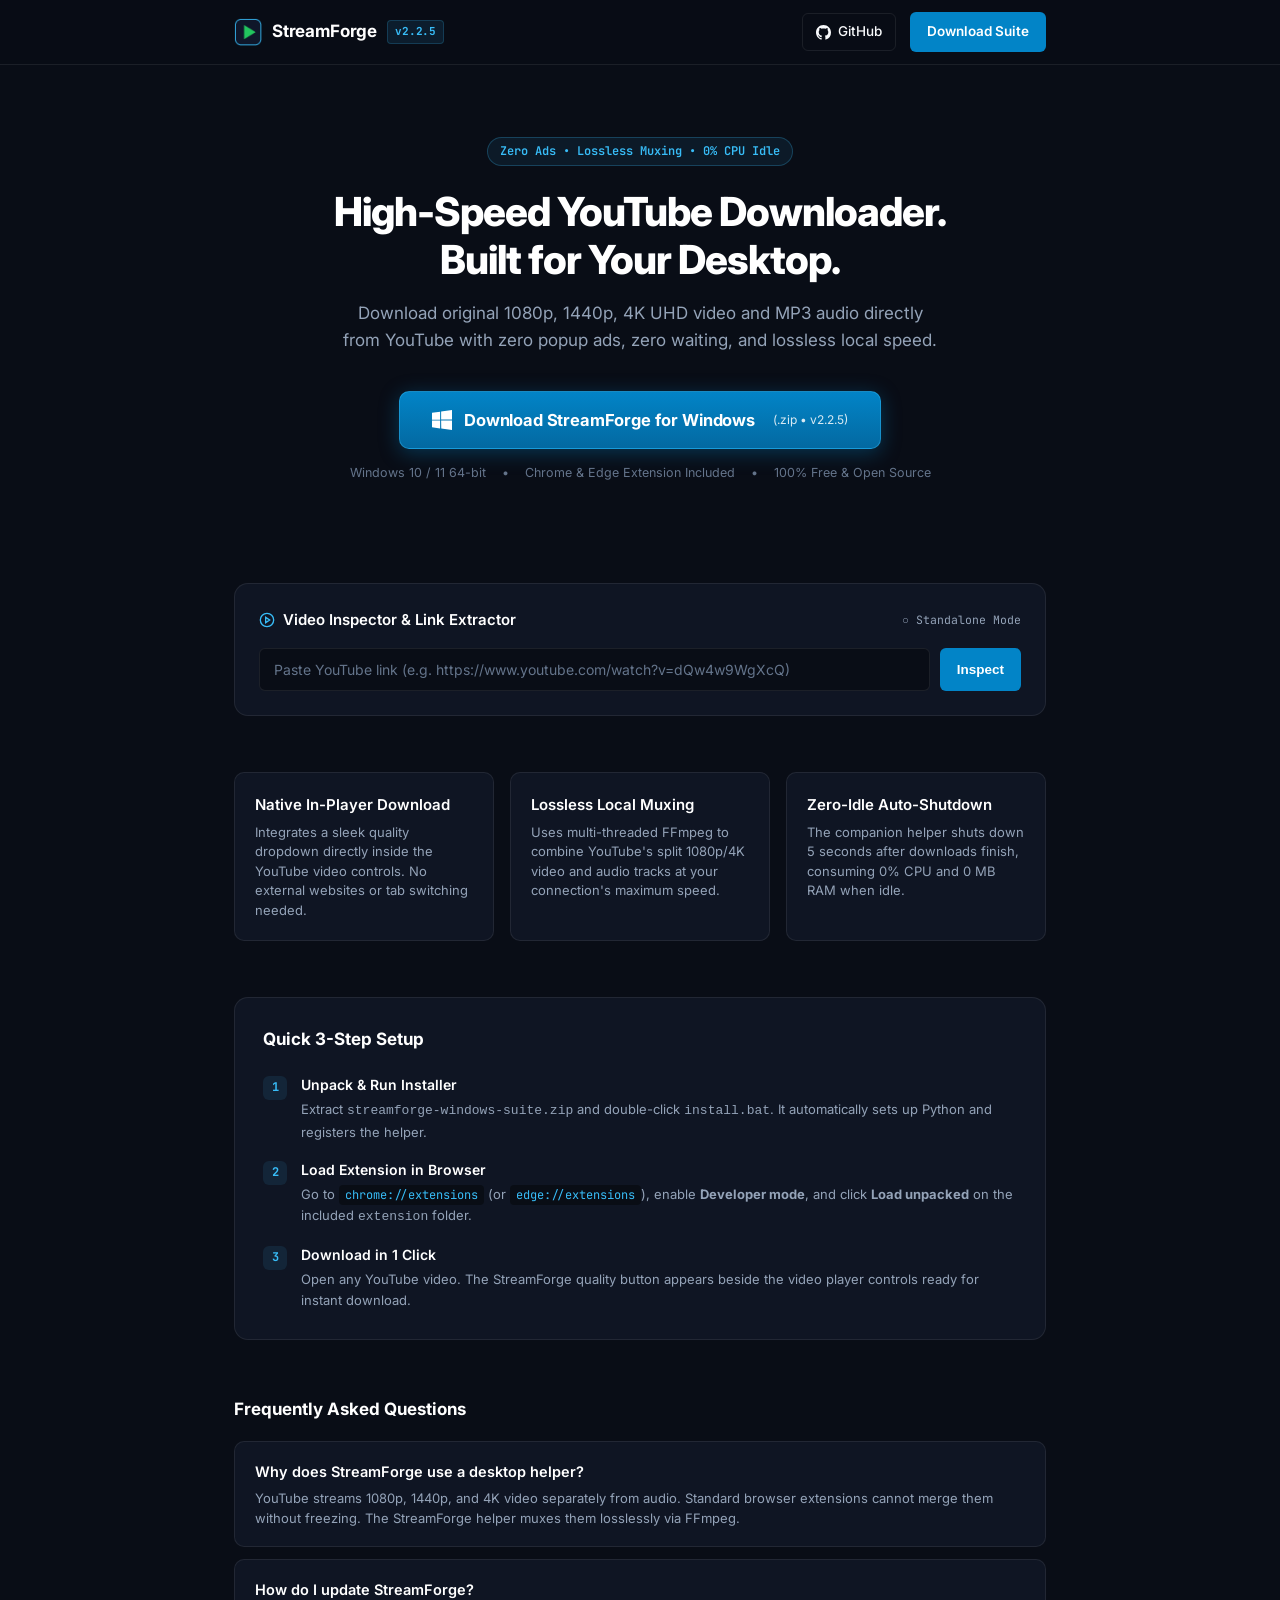
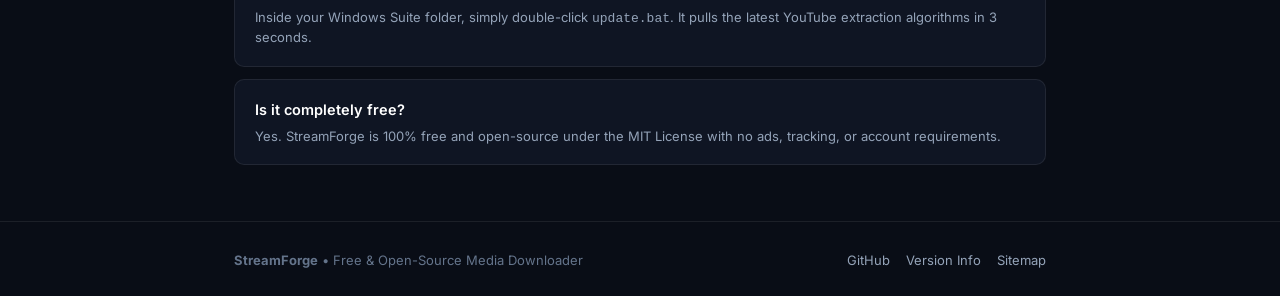
==== commit 0319be42: "refactor(ui): streamline page to clean, minimalist developer tool design" ====
--- a/api/index.html
+++ b/api/index.html
@@ -3,8 +3,8 @@
 <head>
   <meta charset="UTF-8">
   <meta name="viewport" content="width=device-width, initial-scale=1.0">
-  <title>StreamForge - High-Performance YouTube Downloader & Desktop Suite</title>
-  <meta name="description" content="StreamForge is a high-speed, ad-free YouTube video and audio downloader desktop suite and extension. Lossless 1080p, 1440p, 4K UHD 60FPS video muxing and 320kbps MP3 extraction.">
+  <title>StreamForge - Clean, High-Speed YouTube Downloader & Desktop Suite</title>
+  <meta name="description" content="StreamForge is a high-speed, ad-free YouTube video and audio downloader desktop suite. Download original 1080p, 1440p, 4K UHD 60FPS video and 320kbps MP3 audio with lossless local muxing.">
   <meta name="keywords" content="streamforge, youtube downloader, yt downloader, streamforge youtube, 1080p youtube download, 4k video download, mp3 audio extractor, open source youtube downloader, windows youtube downloader">
   <meta name="author" content="StreamForge Team">
   <meta name="google-site-verification" content="googleea333b6af960c847" />
@@ -12,7 +12,7 @@
 
   <!-- Open Graph -->
   <meta property="og:title" content="StreamForge - Clean YouTube Downloader & Desktop Suite">
-  <meta property="og:description" content="Download YouTube videos directly from your browser in full original quality with zero ads.">
+  <meta property="og:description" content="Download YouTube videos directly in original quality with zero ads and lossless local speed.">
   <meta property="og:type" content="website">
   <meta property="og:url" content="https://streamforge-talha-950a.vercel.app/">
   <meta property="og:image" content="https://streamforge-talha-950a.vercel.app/icon.png">
@@ -27,7 +27,7 @@
         "@id": "https://streamforge-talha-950a.vercel.app/#website",
         "url": "https://streamforge-talha-950a.vercel.app/",
         "name": "StreamForge",
-        "description": "High-performance YouTube video and audio downloader desktop suite and extension."
+        "description": "High-performance YouTube video and audio downloader desktop suite."
       },
       {
         "@type": "SoftwareApplication",
@@ -47,49 +47,25 @@
   <link rel="icon" type="image/png" href="icon.png">
   <link rel="preconnect" href="https://fonts.googleapis.com">
   <link rel="preconnect" href="https://fonts.gstatic.com" crossorigin>
-  <link href="https://fonts.googleapis.com/css2?family=Plus+Jakarta+Sans:wght@400;500;600;700;800&family=JetBrains+Mono:wght@400;500;600;700&display=swap" rel="stylesheet">
+  <link href="https://fonts.googleapis.com/css2?family=Inter:wght@400;500;600;700&family=JetBrains+Mono:wght@400;500;600&display=swap" rel="stylesheet">
 
   <style>
     :root {
-      --bg: #040711;
-      --bg-surface: #0a0f1d;
-      --bg-card: #0f172a;
-      --bg-card-hover: #131e36;
+      --bg: #090d16;
+      --bg-surface: #0f1523;
+      --bg-card: #141c2e;
       --border: rgba(255, 255, 255, 0.08);
-      --border-accent: rgba(56, 189, 248, 0.35);
-      --border-glow: rgba(56, 189, 248, 0.6);
-      --text: #f1f5f9;
+      --border-hover: rgba(56, 189, 248, 0.35);
+      --text: #f8fafc;
       --text-muted: #94a3b8;
       --text-dim: #64748b;
       --primary: #0284c7;
       --primary-hover: #0369a1;
       --accent: #38bdf8;
-      --accent-rgb: 56, 189, 248;
-      --accent-glow: rgba(56, 189, 248, 0.18);
-      --neon-purple: #8b5cf6;
-      --success: #10b981;
-      --danger: #ef4444;
       --radius-sm: 6px;
       --radius: 10px;
-      --radius-lg: 16px;
-      --font-sans: 'Plus Jakarta Sans', -apple-system, BlinkMacSystemFont, "Segoe UI", Roboto, sans-serif;
+      --radius-lg: 14px;
       --font-mono: 'JetBrains Mono', monospace;
-    }
-
-    [data-theme="purple"] {
-      --accent: #a78bfa;
-      --accent-rgb: 167, 139, 250;
-      --primary: #7c3aed;
-      --primary-hover: #6d28d9;
-      --border-accent: rgba(167, 139, 250, 0.4);
-    }
-
-    [data-theme="emerald"] {
-      --accent: #34d399;
-      --accent-rgb: 52, 211, 153;
-      --primary: #059669;
-      --primary-hover: #047857;
-      --border-accent: rgba(52, 211, 153, 0.4);
     }
 
     * {
@@ -101,56 +77,21 @@
     body {
       background-color: var(--bg);
       color: var(--text);
-      font-family: var(--font-sans);
-      line-height: 1.55;
+      font-family: 'Inter', -apple-system, BlinkMacSystemFont, "Segoe UI", Roboto, sans-serif;
+      line-height: 1.6;
       font-size: 15px;
       -webkit-font-smoothing: antialiased;
-      overflow-x: hidden;
-      position: relative;
-    }
-
-    /* Ambient Tech Grid & Glow Background */
-    .bg-matrix-grid {
-      position: fixed;
-      top: 0;
-      left: 0;
-      width: 100vw;
-      height: 100vh;
-      pointer-events: none;
-      z-index: 0;
-      background-image: 
-        radial-gradient(rgba(var(--accent-rgb), 0.12) 1px, transparent 1px),
-        linear-gradient(to right, rgba(255, 255, 255, 0.015) 1px, transparent 1px),
-        linear-gradient(to bottom, rgba(255, 255, 255, 0.015) 1px, transparent 1px);
-      background-size: 32px 32px, 96px 96px, 96px 96px;
-      opacity: 0.7;
-    }
-
-    .bg-ambient-light {
-      position: fixed;
-      top: -200px;
-      left: 50%;
-      transform: translateX(-50%);
-      width: 900px;
-      height: 550px;
-      background: radial-gradient(circle, rgba(var(--accent-rgb), 0.18) 0%, rgba(139, 92, 246, 0.08) 50%, transparent 70%);
-      filter: blur(100px);
-      pointer-events: none;
-      z-index: 0;
-      animation: pulseLight 8s ease-in-out infinite alternate;
-    }
-
-    @keyframes pulseLight {
-      0% { opacity: 0.6; transform: translateX(-50%) scale(0.95); }
-      100% { opacity: 0.9; transform: translateX(-50%) scale(1.05); }
+    }
+
+    a {
+      color: var(--accent);
+      text-decoration: none;
     }
 
     .container {
-      max-width: 1100px;
+      max-width: 860px;
       margin: 0 auto;
       padding: 0 24px;
-      position: relative;
-      z-index: 1;
     }
 
     /* Navbar */
@@ -158,8 +99,8 @@
       border-bottom: 1px solid var(--border);
       position: sticky;
       top: 0;
-      background: rgba(4, 7, 17, 0.85);
-      backdrop-filter: blur(16px);
+      background: rgba(9, 13, 22, 0.9);
+      backdrop-filter: blur(12px);
       z-index: 100;
     }
 
@@ -167,554 +108,204 @@
       display: flex;
       align-items: center;
       justify-content: space-between;
-      height: 68px;
+      height: 64px;
     }
 
     .brand {
       display: flex;
       align-items: center;
-      gap: 12px;
-      font-size: 19px;
-      font-weight: 800;
+      gap: 10px;
+      font-size: 17px;
+      font-weight: 700;
       color: #fff;
       text-decoration: none;
-      letter-spacing: -0.02em;
+      letter-spacing: -0.01em;
     }
 
     .brand img {
-      width: 32px;
-      height: 32px;
-      border-radius: 8px;
-      border: 1px solid rgba(255, 255, 255, 0.15);
-      box-shadow: 0 0 16px rgba(var(--accent-rgb), 0.35);
+      width: 28px;
+      height: 28px;
+      border-radius: 6px;
     }
 
     .brand-tag {
       font-size: 11px;
       font-family: var(--font-mono);
-      background: rgba(var(--accent-rgb), 0.1);
+      background: rgba(56, 189, 248, 0.1);
       color: var(--accent);
-      padding: 3px 8px;
-      border-radius: 6px;
-      border: 1px solid rgba(var(--accent-rgb), 0.25);
-    }
-
-    .nav-links {
-      display: flex;
-      align-items: center;
-      gap: 24px;
-    }
-
-    .nav-links a {
-      color: var(--text-muted);
-      font-size: 14px;
-      font-weight: 600;
-      text-decoration: none;
-      transition: color 0.15s;
-    }
-
-    .nav-links a:hover {
-      color: #fff;
+      padding: 2px 7px;
+      border-radius: 4px;
+      border: 1px solid rgba(56, 189, 248, 0.2);
     }
 
     .nav-actions {
       display: flex;
       align-items: center;
-      gap: 12px;
-    }
-
-    .theme-selector {
-      display: flex;
-      background: rgba(255, 255, 255, 0.05);
-      border: 1px solid var(--border);
-      border-radius: 20px;
-      padding: 3px;
-      gap: 4px;
-    }
-
-    .theme-dot {
-      width: 14px;
-      height: 14px;
-      border-radius: 50%;
-      cursor: pointer;
-      border: 1px solid rgba(0, 0, 0, 0.4);
-      transition: transform 0.15s;
-    }
-    .theme-dot:hover { transform: scale(1.2); }
-    .theme-dot.cyan { background: #38bdf8; }
-    .theme-dot.purple { background: #a78bfa; }
-    .theme-dot.emerald { background: #34d399; }
+      gap: 14px;
+    }
 
     .btn-ghost {
       display: inline-flex;
       align-items: center;
-      gap: 8px;
-      padding: 8px 14px;
-      background: rgba(255, 255, 255, 0.03);
+      gap: 7px;
+      padding: 7px 13px;
+      background: transparent;
       border: 1px solid var(--border);
       color: var(--text);
       font-size: 13.5px;
-      font-weight: 600;
+      font-weight: 500;
       border-radius: var(--radius-sm);
       transition: all 0.15s;
       cursor: pointer;
-      text-decoration: none;
     }
 
     .btn-ghost:hover {
-      background: rgba(255, 255, 255, 0.08);
-      border-color: rgba(255, 255, 255, 0.25);
+      background: rgba(255, 255, 255, 0.05);
+      border-color: rgba(255, 255, 255, 0.2);
       color: #fff;
     }
 
     .btn-primary {
       display: inline-flex;
       align-items: center;
-      gap: 8px;
-      padding: 9px 18px;
+      gap: 7px;
+      padding: 8px 16px;
       background: var(--primary);
-      border: 1px solid rgba(var(--accent-rgb), 0.4);
+      border: 1px solid transparent;
       color: #fff;
       font-size: 13.5px;
-      font-weight: 700;
+      font-weight: 600;
       border-radius: var(--radius-sm);
-      transition: all 0.2s cubic-bezier(0.16, 1, 0.3, 1);
+      transition: background 0.15s;
       cursor: pointer;
-      text-decoration: none;
-      box-shadow: 0 4px 14px rgba(var(--accent-rgb), 0.25);
     }
 
     .btn-primary:hover {
       background: var(--primary-hover);
-      box-shadow: 0 6px 22px rgba(var(--accent-rgb), 0.4);
-      transform: translateY(-1px);
     }
 
     /* Hero */
     .hero {
-      padding: 68px 0 48px;
+      padding: 72px 0 44px;
       text-align: center;
     }
 
-    .status-badge {
+    .badge-pill {
       display: inline-flex;
       align-items: center;
-      gap: 9px;
-      background: rgba(var(--accent-rgb), 0.08);
-      border: 1px solid rgba(var(--accent-rgb), 0.25);
+      gap: 8px;
+      background: rgba(56, 189, 248, 0.08);
+      border: 1px solid rgba(56, 189, 248, 0.25);
       color: var(--accent);
       font-size: 12px;
       font-family: var(--font-mono);
       font-weight: 600;
-      padding: 5px 14px;
+      padding: 4px 12px;
       border-radius: 20px;
-      margin-bottom: 24px;
-      box-shadow: 0 0 16px rgba(var(--accent-rgb), 0.15);
-    }
-
-    .status-dot {
-      width: 8px;
-      height: 8px;
-      background: var(--accent);
-      border-radius: 50%;
-      box-shadow: 0 0 10px var(--accent);
-      animation: pulseDot 2s infinite;
-    }
-
-    @keyframes pulseDot {
-      0%, 100% { opacity: 1; transform: scale(1); }
-      50% { opacity: 0.4; transform: scale(0.85); }
+      margin-bottom: 22px;
     }
 
     .hero h1 {
-      font-size: 48px;
+      font-size: 40px;
       font-weight: 800;
-      letter-spacing: -0.035em;
-      line-height: 1.12;
-      color: #fff;
-      max-width: 840px;
-      margin: 0 auto 18px;
-    }
-
-    .hero h1 span.gradient-text {
-      background: linear-gradient(135deg, #fff 30%, var(--accent) 100%);
-      -webkit-background-clip: text;
-      -webkit-text-fill-color: transparent;
+      letter-spacing: -0.025em;
+      line-height: 1.2;
+      color: #fff;
+      margin-bottom: 16px;
     }
 
     .hero p {
-      font-size: 17.5px;
+      font-size: 17px;
       color: var(--text-muted);
-      max-width: 660px;
-      margin: 0 auto 40px;
+      max-width: 600px;
+      margin: 0 auto 36px;
       line-height: 1.6;
     }
 
-    /* Hero CTA Box */
-    .hero-cta-box {
-      max-width: 640px;
-      margin: 0 auto 48px;
-      display: flex;
-      flex-direction: column;
-      align-items: center;
-      gap: 20px;
-    }
-
-    .btn-hero-primary {
+    /* Primary CTA Button */
+    .hero-download-box {
+      margin-bottom: 56px;
+    }
+
+    .btn-download-main {
       display: inline-flex;
       align-items: center;
+      justify-content: center;
+      gap: 12px;
+      padding: 15px 32px;
+      background: linear-gradient(180deg, #0284c7 0%, #0369a1 100%);
+      color: #fff !important;
+      border: 1px solid rgba(56, 189, 248, 0.4);
+      border-radius: var(--radius);
+      box-shadow: 0 4px 20px rgba(2, 132, 199, 0.35);
+      transition: all 0.2s ease;
+      cursor: pointer;
+      text-decoration: none !important;
+    }
+
+    .btn-download-main:hover {
+      background: linear-gradient(180deg, #0369a1 0%, #075985 100%);
+      transform: translateY(-2px);
+      box-shadow: 0 8px 24px rgba(2, 132, 199, 0.45);
+    }
+
+    .btn-title-main {
+      font-size: 16.5px;
+      font-weight: 700;
+      letter-spacing: -0.01em;
+    }
+
+    .btn-sub-main {
+      font-size: 12px;
+      color: rgba(255, 255, 255, 0.85);
+      font-weight: 400;
+      margin-left: 6px;
+    }
+
+    .download-meta {
+      display: flex;
       justify-content: center;
       gap: 16px;
-      width: 100%;
-      padding: 18px 32px;
-      background: linear-gradient(180deg, var(--primary) 0%, var(--primary-hover) 100%);
-      color: #fff !important;
-      border: 1px solid var(--border-accent);
-      border-radius: var(--radius-lg);
-      box-shadow: 0 6px 30px rgba(var(--accent-rgb), 0.35);
-      transition: all 0.25s cubic-bezier(0.16, 1, 0.3, 1);
-      cursor: pointer;
-      text-decoration: none !important;
-      position: relative;
-      overflow: hidden;
-    }
-
-    .btn-hero-primary::before {
-      content: "";
-      position: absolute;
-      top: 0;
-      left: -100%;
-      width: 100%;
-      height: 100%;
-      background: linear-gradient(90deg, transparent, rgba(255, 255, 255, 0.15), transparent);
-      transition: left 0.6s ease;
-    }
-
-    .btn-hero-primary:hover::before {
-      left: 100%;
-    }
-
-    .btn-hero-primary:hover {
-      transform: translateY(-2px);
-      box-shadow: 0 10px 40px rgba(var(--accent-rgb), 0.5);
-      border-color: rgba(var(--accent-rgb), 0.6);
-    }
-
-    .btn-hero-primary svg {
-      flex-shrink: 0;
-    }
-
-    .btn-text-wrap {
-      display: flex;
-      flex-direction: column;
-      text-align: left;
-    }
-
-    .btn-title {
-      font-size: 19px;
-      font-weight: 800;
-      letter-spacing: -0.015em;
-      line-height: 1.2;
-    }
-
-    .btn-sub {
-      font-size: 13px;
-      color: rgba(255, 255, 255, 0.85);
-      font-weight: 500;
-      margin-top: 3px;
-    }
-
-    .hero-meta-badges {
-      display: flex;
-      flex-wrap: wrap;
-      justify-content: center;
-      gap: 12px 20px;
-      font-size: 13px;
-      color: var(--text-muted);
-    }
-
-    .meta-item {
-      display: inline-flex;
-      align-items: center;
-      gap: 7px;
-    }
-
-    .meta-item svg {
-      color: var(--accent);
-    }
-
-    /* Live Interactive Muxing HUD / Simulator */
-    .hud-card {
-      background: var(--bg-surface);
-      border: 1px solid var(--border-accent);
-      border-radius: var(--radius-lg);
-      padding: 24px;
-      margin: 0 auto 56px;
-      box-shadow: 0 16px 40px rgba(0, 0, 0, 0.4), 0 0 30px rgba(var(--accent-rgb), 0.08);
-      position: relative;
-    }
-
-    .hud-header {
-      display: flex;
-      align-items: center;
-      justify-content: space-between;
-      border-bottom: 1px solid var(--border);
-      padding-bottom: 14px;
-      margin-bottom: 20px;
-    }
-
-    .hud-title {
-      display: flex;
-      align-items: center;
-      gap: 10px;
-      font-family: var(--font-mono);
-      font-size: 13px;
-      font-weight: 700;
-      color: var(--accent);
-      letter-spacing: 0.05em;
-      text-transform: uppercase;
-    }
-
-    .hud-stats {
-      display: flex;
-      gap: 18px;
-      font-family: var(--font-mono);
-      font-size: 12px;
+      margin-top: 14px;
+      font-size: 12.5px;
       color: var(--text-dim);
     }
 
-    .hud-stats span b {
-      color: var(--text);
-    }
-
-    /* Interactive Pipeline Graph */
-    .pipeline-grid {
-      display: grid;
-      grid-template-columns: repeat(3, 1fr);
-      gap: 16px;
-      margin-bottom: 22px;
-      position: relative;
-    }
-
-    .pipe-node {
-      background: var(--bg-card);
-      border: 1px solid var(--border);
-      border-radius: var(--radius);
-      padding: 16px;
-      position: relative;
-      transition: all 0.2s;
-    }
-
-    .pipe-node:hover {
-      border-color: var(--border-accent);
-      transform: translateY(-2px);
-    }
-
-    .node-label {
-      font-family: var(--font-mono);
-      font-size: 11px;
-      color: var(--accent);
-      margin-bottom: 6px;
-      text-transform: uppercase;
-      letter-spacing: 0.04em;
-    }
-
-    .node-title {
-      font-size: 15px;
-      font-weight: 700;
-      color: #fff;
-      margin-bottom: 4px;
-    }
-
-    .node-desc {
-      font-size: 12px;
-      color: var(--text-dim);
-      font-family: var(--font-mono);
-    }
-
-    /* Live Interactive Mux Simulator Buttons */
-    .sim-bar {
-      display: flex;
-      gap: 10px;
-      align-items: center;
-      justify-content: space-between;
-      background: rgba(0, 0, 0, 0.35);
-      border: 1px solid var(--border);
-      border-radius: var(--radius);
-      padding: 12px 18px;
-    }
-
-    .sim-btns {
-      display: flex;
-      gap: 8px;
-    }
-
-    .sim-btn {
-      font-family: var(--font-mono);
-      font-size: 12px;
-      font-weight: 600;
-      padding: 6px 12px;
-      background: rgba(255, 255, 255, 0.06);
-      border: 1px solid var(--border);
-      border-radius: 6px;
-      color: var(--text);
-      cursor: pointer;
-      transition: all 0.15s;
-    }
-
-    .sim-btn:hover {
-      background: var(--primary);
-      border-color: var(--primary);
-      color: #fff;
-    }
-
-    .sim-btn.active {
-      background: var(--accent);
-      border-color: var(--accent);
-      color: #000;
-      font-weight: 700;
-    }
-
-    /* Visualizer Meter */
-    .meter-container {
-      display: flex;
-      align-items: center;
-      gap: 14px;
-      font-family: var(--font-mono);
-      font-size: 12px;
-      color: var(--text-muted);
-    }
-
-    .wave-bars {
-      display: flex;
-      gap: 3px;
-      align-items: flex-end;
-      height: 18px;
-    }
-
-    .wave-bar {
-      width: 3px;
-      background: var(--accent);
-      border-radius: 2px;
-      height: 4px;
-      transition: height 0.15s ease;
-    }
-
-    /* Interactive Developer Terminal Widget */
-    .terminal-section {
+    /* Clean Interactive Tool (OneCompiler Style) */
+    .tool-box {
       background: var(--bg-surface);
       border: 1px solid var(--border);
       border-radius: var(--radius-lg);
-      margin-bottom: 64px;
-      overflow: hidden;
-      box-shadow: 0 12px 32px rgba(0, 0, 0, 0.3);
-    }
-
-    .term-tabs {
-      display: flex;
-      align-items: center;
-      background: rgba(0, 0, 0, 0.5);
-      border-bottom: 1px solid var(--border);
-      padding: 0 14px;
-    }
-
-    .term-tab {
-      padding: 12px 18px;
+      padding: 24px;
+      margin-bottom: 56px;
+      text-align: left;
+    }
+
+    .tool-header {
+      display: flex;
+      align-items: center;
+      justify-content: space-between;
+      margin-bottom: 16px;
+    }
+
+    .tool-header h3 {
+      font-size: 15px;
+      font-weight: 600;
+      color: #fff;
+      display: flex;
+      align-items: center;
+      gap: 8px;
+    }
+
+    .engine-pill {
+      font-size: 11.5px;
       font-family: var(--font-mono);
-      font-size: 12.5px;
-      font-weight: 600;
       color: var(--text-dim);
-      border-bottom: 2px solid transparent;
-      cursor: pointer;
-      transition: all 0.15s;
-      user-select: none;
-    }
-
-    .term-tab:hover {
-      color: var(--text);
-    }
-
-    .term-tab.active {
-      color: var(--accent);
-      border-bottom-color: var(--accent);
-      background: rgba(255, 255, 255, 0.02);
-    }
-
-    .term-body {
-      padding: 20px 24px;
-      font-family: var(--font-mono);
-      font-size: 13.5px;
-      line-height: 1.6;
-      background: #060913;
-      color: #e2e8f0;
-      position: relative;
-    }
-
-    .copy-code-btn {
-      position: absolute;
-      top: 16px;
-      right: 18px;
-      background: rgba(255, 255, 255, 0.08);
-      border: 1px solid var(--border);
-      color: var(--text-muted);
-      font-family: var(--font-mono);
-      font-size: 11px;
-      padding: 4px 10px;
-      border-radius: 4px;
-      cursor: pointer;
-      transition: all 0.15s;
-    }
-
-    .copy-code-btn:hover {
-      background: var(--accent);
-      color: #000;
-      font-weight: 600;
-    }
-
-    .code-comment { color: #64748b; }
-    .code-kw { color: #38bdf8; font-weight: 600; }
-    .code-str { color: #34d399; }
-    .code-cmd { color: #facc15; }
-
-    /* Web Video Inspector */
-    .inspector-section {
-      background: var(--bg-surface);
-      border: 1px solid var(--border-accent);
-      border-radius: var(--radius-lg);
-      padding: 28px;
-      margin: 0 auto 64px;
-      box-shadow: 0 16px 40px rgba(0, 0, 0, 0.35);
-    }
-
-    .inspector-header {
-      display: flex;
-      align-items: center;
-      justify-content: space-between;
-      margin-bottom: 20px;
-    }
-
-    .inspector-header h2 {
-      font-size: 18px;
-      font-weight: 800;
-      color: #fff;
-      display: flex;
-      align-items: center;
+    }
+
+    .input-row {
+      display: flex;
       gap: 10px;
-    }
-
-    .inspector-tag {
-      font-size: 12px;
-      font-family: var(--font-mono);
-      background: rgba(255, 255, 255, 0.04);
-      padding: 4px 10px;
-      border-radius: 6px;
-      border: 1px solid var(--border);
-    }
-
-    .input-box {
-      display: flex;
-      gap: 12px;
-      margin-bottom: 16px;
     }
 
     .url-input {
@@ -722,53 +313,45 @@
       background: var(--bg);
       border: 1px solid var(--border);
       border-radius: var(--radius-sm);
-      padding: 14px 18px;
-      color: #fff;
-      font-size: 14.5px;
+      padding: 12px 14px;
+      color: #fff;
+      font-size: 14px;
       font-family: inherit;
       outline: none;
-      transition: all 0.2s;
+      transition: border-color 0.15s;
     }
 
     .url-input:focus {
       border-color: var(--accent);
-      box-shadow: 0 0 0 3px var(--accent-glow);
     }
 
     .url-input::placeholder {
       color: var(--text-dim);
     }
 
-    /* Video Preview Card */
+    /* Video Preview */
     .preview-card {
       display: none;
-      margin-top: 20px;
+      margin-top: 18px;
       background: var(--bg-card);
       border: 1px solid var(--border);
       border-radius: var(--radius);
-      padding: 20px;
-      animation: fadeIn 0.25s ease-in-out;
-    }
-
-    @keyframes fadeIn {
-      from { opacity: 0; transform: translateY(6px); }
-      to { opacity: 1; transform: translateY(0); }
+      padding: 16px;
     }
 
     .preview-flex {
       display: flex;
-      gap: 20px;
+      gap: 16px;
       align-items: flex-start;
     }
 
     .preview-thumb {
-      width: 200px;
-      height: 112px;
-      border-radius: 8px;
+      width: 160px;
+      height: 90px;
+      border-radius: 6px;
       object-fit: cover;
       background: #000;
       flex-shrink: 0;
-      border: 1px solid var(--border);
     }
 
     .preview-info {
@@ -777,244 +360,216 @@
     }
 
     .preview-title {
-      font-size: 16px;
-      font-weight: 700;
-      color: #fff;
-      margin-bottom: 6px;
+      font-size: 14.5px;
+      font-weight: 600;
+      color: #fff;
+      margin-bottom: 4px;
       white-space: nowrap;
       overflow: hidden;
       text-overflow: ellipsis;
     }
 
     .preview-meta {
-      font-size: 12.5px;
+      font-size: 12px;
       color: var(--text-muted);
-      margin-bottom: 14px;
+      margin-bottom: 12px;
       font-family: var(--font-mono);
     }
 
     .quality-chips {
       display: flex;
       flex-wrap: wrap;
-      gap: 8px;
+      gap: 6px;
     }
 
     .chip {
-      font-size: 12px;
+      font-size: 11.5px;
       font-family: var(--font-mono);
-      font-weight: 600;
-      padding: 5px 12px;
+      padding: 4px 10px;
       background: rgba(255, 255, 255, 0.05);
       border: 1px solid var(--border);
-      border-radius: 6px;
+      border-radius: 4px;
       color: var(--text);
       cursor: pointer;
       transition: all 0.15s;
     }
 
-    .chip:hover {
+    .chip:hover, .chip.active {
       background: var(--primary);
       border-color: var(--primary);
       color: #fff;
     }
 
-    .chip.active {
-      background: var(--accent);
-      border-color: var(--accent);
-      color: #000;
-      font-weight: 700;
-    }
-
-    /* Live Progress Bar */
-    .progress-wrap {
+    .progress-box {
       display: none;
-      margin-top: 18px;
-      background: rgba(0, 0, 0, 0.5);
-      border-radius: 8px;
-      padding: 14px 18px;
-      border: 1px solid rgba(255, 255, 255, 0.08);
+      margin-top: 14px;
+      background: rgba(0, 0, 0, 0.4);
+      border-radius: 6px;
+      padding: 10px 14px;
     }
 
     .progress-bar-bg {
-      height: 8px;
+      height: 6px;
       background: rgba(255, 255, 255, 0.1);
-      border-radius: 4px;
+      border-radius: 3px;
       overflow: hidden;
-      margin-bottom: 10px;
+      margin-bottom: 6px;
     }
 
     .progress-bar-fill {
       width: 0%;
       height: 100%;
-      background: linear-gradient(90deg, var(--primary), var(--accent));
+      background: var(--accent);
       transition: width 0.2s linear;
-      box-shadow: 0 0 12px rgba(var(--accent-rgb), 0.8);
     }
 
     .progress-text {
       display: flex;
       justify-content: space-between;
-      font-size: 12.5px;
+      font-size: 11.5px;
       font-family: var(--font-mono);
       color: var(--text-muted);
     }
 
-    /* 3 Steps */
-    .section-title {
-      text-align: center;
-      font-size: 28px;
-      font-weight: 800;
-      color: #fff;
-      margin-bottom: 10px;
-      letter-spacing: -0.02em;
-    }
-
-    .section-subtitle {
-      text-align: center;
-      font-size: 15px;
-      color: var(--text-muted);
-      margin-bottom: 40px;
-    }
-
-    .steps-grid {
+    /* 3 Clean Cards */
+    .features-grid {
       display: grid;
       grid-template-columns: repeat(3, 1fr);
-      gap: 20px;
-      margin-bottom: 64px;
-    }
-
-    .step-card {
+      gap: 16px;
+      margin-bottom: 56px;
+    }
+
+    .feature-card {
       background: var(--bg-surface);
       border: 1px solid var(--border);
       border-radius: var(--radius);
-      padding: 26px;
-      transition: all 0.2s;
-    }
-
-    .step-card:hover {
-      border-color: var(--border-accent);
-      transform: translateY(-2px);
-    }
-
-    .step-num {
-      display: inline-flex;
-      align-items: center;
-      justify-content: center;
-      width: 32px;
-      height: 32px;
-      border-radius: 8px;
-      background: rgba(var(--accent-rgb), 0.1);
-      border: 1px solid rgba(var(--accent-rgb), 0.25);
-      font-family: var(--font-mono);
-      font-size: 13.5px;
-      font-weight: 700;
-      color: var(--accent);
-      margin-bottom: 16px;
-    }
-
-    .step-card h4 {
+      padding: 20px;
+      text-align: left;
+    }
+
+    .feature-card h4 {
+      font-size: 15px;
+      font-weight: 600;
+      color: #fff;
+      margin-bottom: 6px;
+    }
+
+    .feature-card p {
+      font-size: 13px;
+      color: var(--text-muted);
+      line-height: 1.5;
+    }
+
+    /* 3 Steps Setup */
+    .steps-section {
+      background: var(--bg-surface);
+      border: 1px solid var(--border);
+      border-radius: var(--radius-lg);
+      padding: 28px;
+      margin-bottom: 56px;
+      text-align: left;
+    }
+
+    .steps-title {
       font-size: 17px;
       font-weight: 700;
       color: #fff;
-      margin-bottom: 8px;
-    }
-
-    .step-card p {
-      font-size: 13.5px;
+      margin-bottom: 20px;
+    }
+
+    .step-list {
+      display: flex;
+      flex-direction: column;
+      gap: 16px;
+    }
+
+    .step-item {
+      display: flex;
+      align-items: flex-start;
+      gap: 14px;
+    }
+
+    .step-badge {
+      width: 24px;
+      height: 24px;
+      border-radius: 6px;
+      background: rgba(56, 189, 248, 0.1);
+      color: var(--accent);
+      font-family: var(--font-mono);
+      font-size: 12px;
+      font-weight: 700;
+      display: flex;
+      align-items: center;
+      justify-content: center;
+      flex-shrink: 0;
+      margin-top: 2px;
+    }
+
+    .step-content h5 {
+      font-size: 14px;
+      font-weight: 600;
+      color: #fff;
+      margin-bottom: 3px;
+    }
+
+    .step-content p {
+      font-size: 13px;
       color: var(--text-muted);
-      line-height: 1.55;
-    }
-
-    .code-pill {
+    }
+
+    .code-tag {
       font-family: var(--font-mono);
       background: rgba(0, 0, 0, 0.4);
-      padding: 2px 7px;
+      padding: 2px 6px;
       border-radius: 4px;
       font-size: 12px;
       color: var(--accent);
-      border: 1px solid rgba(255, 255, 255, 0.05);
-    }
-
-    /* Comparison Table */
-    .table-section {
-      background: var(--bg-surface);
-      border: 1px solid var(--border);
-      border-radius: var(--radius-lg);
-      overflow: hidden;
-      margin-bottom: 64px;
-    }
-
-    table {
-      width: 100%;
-      border-collapse: collapse;
-      font-size: 14px;
+    }
+
+    /* FAQ */
+    .faq-section {
       text-align: left;
-    }
-
-    th {
-      background: rgba(255, 255, 255, 0.02);
-      padding: 16px 22px;
-      color: var(--text-muted);
+      margin-bottom: 56px;
+    }
+
+    .faq-title {
+      font-size: 17px;
       font-weight: 700;
-      border-bottom: 1px solid var(--border);
-      font-size: 13px;
-      text-transform: uppercase;
-      letter-spacing: 0.04em;
-    }
-
-    td {
-      padding: 16px 22px;
-      border-bottom: 1px solid var(--border);
-      color: var(--text);
-    }
-
-    tr:last-child td {
-      border-bottom: none;
-    }
-
-    .check {
-      color: var(--success);
-      font-weight: 700;
-    }
-
-    .cross {
-      color: var(--danger);
-      font-weight: 600;
-    }
-
-    /* FAQ */
-    .faq-grid {
-      display: grid;
-      grid-template-columns: repeat(2, 1fr);
-      gap: 18px;
-      margin-bottom: 64px;
-    }
-
-    .faq-item {
+      color: #fff;
+      margin-bottom: 18px;
+    }
+
+    .faq-list {
+      display: flex;
+      flex-direction: column;
+      gap: 12px;
+    }
+
+    .faq-card {
       background: var(--bg-surface);
       border: 1px solid var(--border);
       border-radius: var(--radius);
-      padding: 24px;
-    }
-
-    .faq-item h4 {
-      font-size: 16px;
-      font-weight: 700;
-      color: #fff;
-      margin-bottom: 10px;
-    }
-
-    .faq-item p {
-      font-size: 13.5px;
+      padding: 18px 20px;
+    }
+
+    .faq-card h5 {
+      font-size: 14.5px;
+      font-weight: 600;
+      color: #fff;
+      margin-bottom: 6px;
+    }
+
+    .faq-card p {
+      font-size: 13px;
       color: var(--text-muted);
-      line-height: 1.6;
+      line-height: 1.5;
     }
 
     /* Footer */
     footer {
       border-top: 1px solid var(--border);
-      padding: 36px 0;
-      font-size: 13.5px;
+      padding: 28px 0;
+      font-size: 13px;
       color: var(--text-dim);
     }
 
@@ -1026,51 +581,35 @@
 
     .footer-links {
       display: flex;
-      gap: 20px;
+      gap: 16px;
     }
 
     .footer-links a {
       color: var(--text-muted);
-      font-size: 13.5px;
-      text-decoration: none;
-      transition: color 0.15s;
     }
 
     .footer-links a:hover {
       color: #fff;
     }
 
-    /* Responsive */
-    @media (max-width: 768px) {
-      .pipeline-grid, .steps-grid, .faq-grid {
+    @media (max-width: 640px) {
+      .features-grid {
         grid-template-columns: 1fr;
       }
-      .nav-links {
-        display: none;
-      }
       .hero h1 {
-        font-size: 34px;
+        font-size: 30px;
       }
       .preview-flex {
         flex-direction: column;
       }
       .preview-thumb {
         width: 100%;
-        height: 190px;
-      }
-      .sim-bar {
-        flex-direction: column;
-        align-items: flex-start;
-        gap: 12px;
+        height: 160px;
       }
     }
   </style>
 </head>
 <body>
-
-  <!-- Ambient Matrix Background -->
-  <div class="bg-matrix-grid"></div>
-  <div class="bg-ambient-light"></div>
 
   <!-- Navbar -->
   <header>
@@ -1078,27 +617,12 @@
       <a href="#" class="brand">
         <img src="icon.png" alt="StreamForge Logo">
         <span>StreamForge</span>
-        <span class="brand-tag">YT Suite v2.2.5</span>
+        <span class="brand-tag">v2.2.5</span>
       </a>
 
-      <nav class="nav-links">
-        <a href="#pipeline">Mux Engine</a>
-        <a href="#inspector">Web Inspector</a>
-        <a href="#terminal">CLI & API</a>
-        <a href="#how-it-works">Setup</a>
-        <a href="#faq">FAQ</a>
-      </nav>
-
       <div class="nav-actions">
-        <!-- Interactive Theme Palette Switcher -->
-        <div class="theme-selector" title="Switch Theme Palette">
-          <div class="theme-dot cyan" onclick="setTheme('cyan')" title="Cyan Cyber"></div>
-          <div class="theme-dot purple" onclick="setTheme('purple')" title="Neon Violet"></div>
-          <div class="theme-dot emerald" onclick="setTheme('emerald')" title="Matrix Emerald"></div>
-        </div>
-
         <a href="https://github.com/f2025cs024-star/Tubegrab-4K" target="_blank" class="btn-ghost">
-          <svg width="16" height="16" viewBox="0 0 16 16" fill="currentColor"><path d="M8 0C3.58 0 0 3.58 0 8c0 3.54 2.29 6.53 5.47 7.59.4.07.55-.17.55-.38 0-.19-.01-.82-.01-1.49-2.01.37-2.53-.49-2.69-.94-.09-.23-.48-.94-.82-1.13-.28-.15-.68-.52-.01-.53.63-.01 1.08.58 1.23.82.72 1.21 1.87.87 2.33.66.07-.52.28-.87.51-1.07-1.78-.2-3.64-.89-3.64-3.95 0-.87.31-1.59.82-2.15-.08-.2-.36-1.02.08-2.12 0 0 .67-.21 2.2.82.64-.18 1.32-.27 2-.27.68 0 1.36.09 2 .27 1.53-1.04 2.2-.82 2.2-.82.44 1.1.16 1.92.08 2.12.51.56.82 1.27.82 2.15 0 3.07-1.87 3.75-3.65 3.95.29.25.54.73.54 1.48 0 1.07-.01 1.93-.01 2.2 0 .21.15.46.55.38A8.013 8.013 0 0016 8c0-4.42-3.58-8-8-8z"/></svg>
+          <svg width="15" height="15" viewBox="0 0 16 16" fill="currentColor"><path d="M8 0C3.58 0 0 3.58 0 8c0 3.54 2.29 6.53 5.47 7.59.4.07.55-.17.55-.38 0-.19-.01-.82-.01-1.49-2.01.37-2.53-.49-2.69-.94-.09-.23-.48-.94-.82-1.13-.28-.15-.68-.52-.01-.53.63-.01 1.08.58 1.23.82.72 1.21 1.87.87 2.33.66.07-.52.28-.87.51-1.07-1.78-.2-3.64-.89-3.64-3.95 0-.87.31-1.59.82-2.15-.08-.2-.36-1.02.08-2.12 0 0 .67-.21 2.2.82.64-.18 1.32-.27 2-.27.68 0 1.36.09 2 .27 1.53-1.04 2.2-.82 2.2-.82.44 1.1.16 1.92.08 2.12.51.56.82 1.27.82 2.15 0 3.07-1.87 3.75-3.65 3.95.29.25.54.73.54 1.48 0 1.07-.01 1.93-.01 2.2 0 .21.15.46.55.38A8.013 8.013 0 0016 8c0-4.42-3.58-8-8-8z"/></svg>
           GitHub
         </a>
         <a href="streamforge-windows-suite.zip" class="btn-primary">Download Suite</a>
@@ -1110,118 +634,44 @@
 
     <!-- Hero -->
     <section class="hero">
-      <div class="status-badge">
-        <span class="status-dot"></span>
-        Zero Ads • Direct DASH Stream Muxing • 0% CPU Idle Auto-Shutdown
-      </div>
-      <h1>The Clean YouTube Downloader Built for <span class="gradient-text">Desktop Speed</span></h1>
-      <p>Download original 1080p, 1440p, 4K UHD 60fps video and 320kbps MP3 audio directly from YouTube with zero popup ads, zero re-compression loss, and native multi-threaded FFmpeg acceleration.</p>
-
-      <!-- Single Focused Hero CTA -->
-      <div class="hero-cta-box" id="download">
-        <a href="streamforge-windows-suite.zip" class="btn-hero-primary">
-          <svg width="24" height="24" viewBox="0 0 24 24" fill="currentColor">
+      <div class="badge-pill">
+        Zero Ads • Lossless Muxing • 0% CPU Idle
+      </div>
+      <h1>High-Speed YouTube Downloader.<br>Built for Your Desktop.</h1>
+      <p>Download original 1080p, 1440p, 4K UHD video and MP3 audio directly from YouTube with zero popup ads, zero waiting, and lossless local speed.</p>
+
+      <!-- Single Primary CTA -->
+      <div class="hero-download-box">
+        <a href="streamforge-windows-suite.zip" class="btn-download-main">
+          <svg width="20" height="20" viewBox="0 0 24 24" fill="currentColor">
             <path d="M0 3.449L9.75 2.1v9.451H0m10.949-9.602L24 0v11.4H10.949M0 12.6h9.75v9.451L0 20.699M10.949 12.6H24V24l-12.902-1.799"/>
           </svg>
-          <div class="btn-text-wrap">
-            <span class="btn-title">Download StreamForge for Windows</span>
-            <span class="btn-sub">Complete Suite (.zip) • Includes Browser Extension & Native Background Engine</span>
-          </div>
+          <span class="btn-title-main">Download StreamForge for Windows</span>
+          <span class="btn-sub-main">(.zip • v2.2.5)</span>
         </a>
-
-        <div class="hero-meta-badges">
-          <span class="meta-item">
-            <svg width="14" height="14" viewBox="0 0 24 24" fill="none" stroke="currentColor" stroke-width="2"><polyline points="20 6 9 17 4 12"/></svg>
-            Windows 10 / 11 64-bit
-          </span>
-          <span class="meta-item">
-            <svg width="14" height="14" viewBox="0 0 24 24" fill="none" stroke="currentColor" stroke-width="2"><polyline points="20 6 9 17 4 12"/></svg>
-            Chrome & Edge Extension Included
-          </span>
-          <span class="meta-item">
-            <svg width="14" height="14" viewBox="0 0 24 24" fill="none" stroke="currentColor" stroke-width="2"><polyline points="20 6 9 17 4 12"/></svg>
-            1-Click <code>install.bat</code> & <code>update.bat</code>
-          </span>
-          <span class="meta-item">
-            <svg width="14" height="14" viewBox="0 0 24 24" fill="none" stroke="currentColor" stroke-width="2"><polyline points="20 6 9 17 4 12"/></svg>
-            0% CPU / 0 MB RAM Idle Auto-Shutdown
-          </span>
+        <div class="download-meta">
+          <span>Windows 10 / 11 64-bit</span>
+          <span>•</span>
+          <span>Chrome & Edge Extension Included</span>
+          <span>•</span>
+          <span>100% Free & Open Source</span>
         </div>
       </div>
     </section>
 
-    <!-- Interactive Muxing Engine HUD / Simulator -->
-    <section class="hud-card" id="pipeline">
-      <div class="hud-header">
-        <div class="hud-title">
-          <svg width="16" height="16" viewBox="0 0 24 24" fill="none" stroke="currentColor" stroke-width="2"><polyline points="22 12 18 12 15 21 9 3 6 12 2 12"/></svg>
-          Muxing Engine // Dual-Stream Pipeline
-        </div>
-        <div class="hud-stats">
-          <span>THROUGHPUT: <b id="hudSpeed">42.8 MB/s</b></span>
-          <span>LATENCY: <b>&lt; 1ms</b></span>
-          <span>CODEC: <b id="hudCodec">VP9 + Opus</b></span>
-        </div>
-      </div>
-
-      <!-- Pipeline Node Visualizer -->
-      <div class="pipeline-grid">
-        <div class="pipe-node">
-          <div class="node-label">01. Split DASH Stream</div>
-          <div class="node-title">YouTube CDN Ingest</div>
-          <div class="node-desc" id="node1Desc">Video (2160p60) + Audio (160k Opus)</div>
-        </div>
-
-        <div class="pipe-node" style="border-color: var(--border-accent);">
-          <div class="node-label">02. Hardware Muxer</div>
-          <div class="node-title">Local FFmpeg Pipeline</div>
-          <div class="node-desc" id="node2Desc">Lossless stream-copy (0.0s re-encode)</div>
-        </div>
-
-        <div class="pipe-node">
-          <div class="node-label">03. Destination</div>
-          <div class="node-title">Downloads Folder</div>
-          <div class="node-desc" id="node3Desc">Video (4K UHD).mp4 (Instant playback)</div>
-        </div>
-      </div>
-
-      <!-- Interactive Controls -->
-      <div class="sim-bar">
-        <div class="sim-btns">
-          <span style="font-size: 12px; font-family: var(--font-mono); color: var(--text-dim); align-self: center; margin-right: 4px;">TEST PRESETS:</span>
-          <button class="sim-btn active" onclick="setPreset('4k')">4K 60fps (UHD)</button>
-          <button class="sim-btn" onclick="setPreset('1080')">1080p60 (Full HD)</button>
-          <button class="sim-btn" onclick="setPreset('mp3')">MP3 (320kbps)</button>
-        </div>
-
-        <div class="meter-container">
-          <span>FFMPEG IO:</span>
-          <div class="wave-bars" id="waveBars">
-            <div class="wave-bar" style="height: 14px;"></div>
-            <div class="wave-bar" style="height: 8px;"></div>
-            <div class="wave-bar" style="height: 18px;"></div>
-            <div class="wave-bar" style="height: 11px;"></div>
-            <div class="wave-bar" style="height: 16px;"></div>
-            <div class="wave-bar" style="height: 6px;"></div>
-          </div>
-          <span id="activePresetBadge" style="color: var(--accent); font-weight: 700;">STREAM: ACTIVE</span>
-        </div>
-      </div>
-    </section>
-
-    <!-- Web Video Inspector -->
-    <section class="inspector-section" id="inspector">
-      <div class="inspector-header">
-        <h2>
-          <svg width="20" height="20" viewBox="0 0 24 24" fill="none" stroke="var(--accent)" stroke-width="2"><circle cx="12" cy="12" r="10"/><polygon points="10 8 16 12 10 16 10 8"/></svg>
-          Quick Video Inspector
-        </h2>
-        <span class="inspector-tag" id="engineStatus">Checking local engine (port 19876)...</span>
-      </div>
-
-      <div class="input-box">
+    <!-- Clean Video Inspector (OneCompiler Style) -->
+    <section class="tool-box">
+      <div class="tool-header">
+        <h3>
+          <svg width="16" height="16" viewBox="0 0 24 24" fill="none" stroke="var(--accent)" stroke-width="2"><circle cx="12" cy="12" r="10"/><polygon points="10 8 16 12 10 16 10 8"/></svg>
+          Video Inspector & Link Extractor
+        </h3>
+        <span class="engine-pill" id="engineStatus">Checking local engine...</span>
+      </div>
+
+      <div class="input-row">
         <input type="text" id="videoUrlInput" class="url-input" placeholder="Paste YouTube link (e.g. https://www.youtube.com/watch?v=dQw4w9WgXcQ)">
-        <button id="inspectBtn" class="btn-primary">Inspect Stream</button>
+        <button id="inspectBtn" class="btn-primary">Inspect</button>
       </div>
 
       <!-- Preview Output -->
@@ -1230,136 +680,94 @@
           <img id="thumbImg" src="" alt="Thumbnail" class="preview-thumb">
           <div class="preview-info">
             <h4 id="videoTitle" class="preview-title">Video Title</h4>
-            <div id="videoMeta" class="preview-meta">Duration: --:-- • YouTube Video</div>
+            <div id="videoMeta" class="preview-meta">Detected Stream • Ready</div>
             <div class="quality-chips" id="qualityChips">
-              <span class="chip active" data-q="max">Best Quality (UHD 4K)</span>
+              <span class="chip active" data-q="max">Best Quality (UHD)</span>
               <span class="chip" data-q="1080">1080p Full HD</span>
               <span class="chip" data-q="720">720p HD</span>
-              <span class="chip" data-q="mp3">MP3 Audio (320kbps)</span>
+              <span class="chip" data-q="mp3">MP3 Audio</span>
             </div>
           </div>
         </div>
 
-        <div style="margin-top: 18px; display: flex; justify-content: flex-end; gap: 10px;">
+        <div style="margin-top: 14px; display: flex; justify-content: flex-end;">
           <button id="startDownloadBtn" class="btn-primary">
-            <svg width="15" height="15" viewBox="0 0 24 24" fill="none" stroke="currentColor" stroke-width="2"><path d="M21 15v4a2 2 0 0 1-2 2H5a2 2 0 0 1-2-2v-4"/><polyline points="7 10 12 15 17 10"/><line x1="12" y1="15" x2="12" y2="3"/></svg>
             Send to StreamForge Engine
           </button>
         </div>
 
-        <!-- Live Progress Bar -->
-        <div id="progressWrap" class="progress-wrap">
+        <!-- Progress -->
+        <div id="progressWrap" class="progress-box">
           <div class="progress-bar-bg">
             <div id="progressFill" class="progress-bar-fill"></div>
           </div>
           <div class="progress-text">
-            <span id="progressStatus">Downloading stream...</span>
+            <span id="progressStatus">Downloading...</span>
             <span id="progressPercent">0%</span>
           </div>
         </div>
       </div>
     </section>
 
-    <!-- Developer Terminal & Architecture Widget -->
-    <section class="terminal-section" id="terminal">
-      <div class="term-tabs">
-        <div class="term-tab active" onclick="switchTerm('install')">1. Quick Install</div>
-        <div class="term-tab" onclick="switchTerm('api')">2. Local REST API</div>
-        <div class="term-tab" onclick="switchTerm('autostop')">3. Zero-Idle Architecture</div>
-      </div>
-      <div class="term-body">
-        <button class="copy-code-btn" id="copyCodeBtn" onclick="copyTermCode()">Copy Command</button>
-        <pre id="termCode"><span class="code-comment"># Unpack and run the automated self-healing installer</span>
-<span class="code-cmd">.\install.bat</span>
-
-<span class="code-comment"># What happens automatically:</span>
-[1/4] Detecting Python 3 environment... <span class="code-str">[OK] Python 3.12</span>
-[2/4] Resolving FFmpeg, yt-dlp & Fast Muxing engines... <span class="code-str">[OK] Ready</span>
-[3/4] Registering streamforge:// Windows background handler... <span class="code-str">[OK] Active</span>
-[4/4] Starting zero-idle background helper on 127.0.0.1:19876... <span class="code-str">[OK] Online</span></pre>
+    <!-- 3 Clean Feature Cards -->
+    <section class="features-grid">
+      <div class="feature-card">
+        <h4>Native In-Player Download</h4>
+        <p>Integrates a sleek quality dropdown directly inside the YouTube video controls. No external websites or tab switching needed.</p>
+      </div>
+      <div class="feature-card">
+        <h4>Lossless Local Muxing</h4>
+        <p>Uses multi-threaded FFmpeg to combine YouTube's split 1080p/4K video and audio tracks at your connection's maximum speed.</p>
+      </div>
+      <div class="feature-card">
+        <h4>Zero-Idle Auto-Shutdown</h4>
+        <p>The companion helper shuts down 5 seconds after downloads finish, consuming 0% CPU and 0 MB RAM when idle.</p>
       </div>
     </section>
 
-    <!-- How It Works (3 Steps) -->
-    <section id="how-it-works" style="margin-bottom: 64px;">
-      <h3 class="section-title">Setup In 3 Simple Steps</h3>
-      <p class="section-subtitle">No installer wizards, no account creation, and zero background telemetry.</p>
-
-      <div class="steps-grid">
-        <div class="step-card">
-          <div class="step-num">01</div>
-          <h4>Extract the Suite</h4>
-          <p>Unzip <code>streamforge-windows-suite.zip</code> and double-click <code>install.bat</code>. It configures Python, FFmpeg, and registers the background helper automatically.</p>
+    <!-- 3 Steps Setup -->
+    <section class="steps-section">
+      <h4 class="steps-title">Quick 3-Step Setup</h4>
+      <div class="step-list">
+        <div class="step-item">
+          <div class="step-badge">1</div>
+          <div class="step-content">
+            <h5>Unpack & Run Installer</h5>
+            <p>Extract <code>streamforge-windows-suite.zip</code> and double-click <code>install.bat</code>. It automatically sets up Python and registers the helper.</p>
+          </div>
         </div>
-        <div class="step-card">
-          <div class="step-num">02</div>
-          <h4>Load Extension</h4>
-          <p>In Chrome or Edge, navigate to <span class="code-pill">chrome://extensions</span>, toggle <b>Developer mode</b> ON, and click <b>Load unpacked</b> on the included <code>extension</code> folder.</p>
+        <div class="step-item">
+          <div class="step-badge">2</div>
+          <div class="step-content">
+            <h5>Load Extension in Browser</h5>
+            <p>Go to <span class="code-tag">chrome://extensions</span> (or <span class="code-tag">edge://extensions</span>), enable <b>Developer mode</b>, and click <b>Load unpacked</b> on the included <code>extension</code> folder.</p>
+          </div>
         </div>
-        <div class="step-card">
-          <div class="step-num">03</div>
-          <h4>Download in 1 Click</h4>
-          <p>Open any video on YouTube. Select your preferred resolution from the quality dropdown right beside the video title and click Download.</p>
+        <div class="step-item">
+          <div class="step-badge">3</div>
+          <div class="step-content">
+            <h5>Download in 1 Click</h5>
+            <p>Open any YouTube video. The StreamForge quality button appears beside the video player controls ready for instant download.</p>
+          </div>
         </div>
       </div>
     </section>
 
-    <!-- Comparison Table -->
-    <section class="table-section">
-      <table>
-        <thead>
-          <tr>
-            <th>Architecture Feature</th>
-            <th>StreamForge Suite</th>
-            <th>Spammy Web Converters</th>
-          </tr>
-        </thead>
-        <tbody>
-          <tr>
-            <td>Popup Ads & Suspicious Redirects</td>
-            <td><span class="check">None (Native In-Player UI)</span></td>
-            <td><span class="cross">Aggressive Ads & Malicious Popups</span></td>
-          </tr>
-          <tr>
-            <td>Original 1080p, 1440p & 4K Quality</td>
-            <td><span class="check">Lossless Direct FFmpeg Muxing</span></td>
-            <td><span class="cross">Heavy Re-compression (Blury)</span></td>
-          </tr>
-          <tr>
-            <td>Idle System Resource Consumption</td>
-            <td><span class="check">0% CPU & 0 MB RAM (Auto-Shutdown)</span></td>
-            <td><span class="cross">High Browser Memory Usage</span></td>
-          </tr>
-          <tr>
-            <td>Open Source & Self-Updating</td>
-            <td><span class="check">100% Open Source on GitHub</span></td>
-            <td><span class="cross">Closed Source / Shady Scripts</span></td>
-          </tr>
-        </tbody>
-      </table>
-    </section>
-
     <!-- FAQ -->
-    <section id="faq">
-      <h3 class="section-title">Frequently Asked Questions</h3>
-      <p class="section-subtitle">Everything you need to know about StreamForge.</p>
-
-      <div class="faq-grid">
-        <div class="faq-item">
-          <h4>Why does StreamForge use a desktop helper?</h4>
-          <p>YouTube streams 1080p, 1440p, and 4K video separate from audio. A standard browser extension cannot merge high-bitrate video and audio streams at full speed without freezing the tab. StreamForge's tiny helper merges them instantly using FFmpeg.</p>
+    <section class="faq-section">
+      <h4 class="faq-title">Frequently Asked Questions</h4>
+      <div class="faq-list">
+        <div class="faq-card">
+          <h5>Why does StreamForge use a desktop helper?</h5>
+          <p>YouTube streams 1080p, 1440p, and 4K video separately from audio. Standard browser extensions cannot merge them without freezing. The StreamForge helper muxes them losslessly via FFmpeg.</p>
         </div>
-        <div class="faq-item">
-          <h4>Does the desktop helper run in the background forever?</h4>
-          <p>No. StreamForge uses an intelligent auto-shutdown timer. 5 seconds after your downloads finish, the helper completely terminates itself, leaving 0% CPU and 0 MB RAM usage.</p>
+        <div class="faq-card">
+          <h5>How do I update StreamForge?</h5>
+          <p>Inside your Windows Suite folder, simply double-click <code>update.bat</code>. It pulls the latest YouTube extraction algorithms in 3 seconds.</p>
         </div>
-        <div class="faq-item">
-          <h4>How do I update StreamForge when YouTube changes?</h4>
-          <p>Inside your Windows Suite folder, simply double-click <code>update.bat</code>. It pulls the latest YouTube extraction algorithms and engine scripts in 3 seconds.</p>
-        </div>
-        <div class="faq-item">
-          <h4>Is StreamForge safe and free?</h4>
-          <p>Yes. StreamForge is 100% free and open-source under the MIT License. It does not collect cookies, browsing data, or telemetry.</p>
+        <div class="faq-card">
+          <h5>Is it completely free?</h5>
+          <p>Yes. StreamForge is 100% free and open-source under the MIT License with no ads, tracking, or account requirements.</p>
         </div>
       </div>
     </section>
@@ -1370,7 +778,7 @@
   <footer>
     <div class="container footer-wrap">
       <div>
-        <b>StreamForge</b> • Free & Open-Source YouTube Media Downloader
+        <b>StreamForge</b> • Free & Open-Source Media Downloader
       </div>
       <div class="footer-links">
         <a href="https://github.com/f2025cs024-star/Tubegrab-4K" target="_blank">GitHub</a>
@@ -1381,108 +789,17 @@
   </footer>
 
   <script>
-    // Theme Switcher
-    function setTheme(theme) {
-      if (theme === 'cyan') {
-        document.documentElement.removeAttribute('data-theme');
-      } else {
-        document.documentElement.setAttribute('data-theme', theme);
-      }
-    }
-
-    // Terminal Tabs Logic
-    const termSnippets = {
-      install: `<span class="code-comment"># Unpack and run the automated self-healing installer</span>
-<span class="code-cmd">.\\install.bat</span>
-
-<span class="code-comment"># What happens automatically:</span>
-[1/4] Detecting Python 3 environment... <span class="code-str">[OK] Python 3.12</span>
-[2/4] Resolving FFmpeg, yt-dlp & Fast Muxing engines... <span class="code-str">[OK] Ready</span>
-[3/4] Registering streamforge:// Windows background handler... <span class="code-str">[OK] Active</span>
-[4/4] Starting zero-idle background helper on 127.0.0.1:19876... <span class="code-str">[OK] Online</span>`,
-
-      api: `<span class="code-comment"># Trigger on-demand download via local REST endpoint</span>
-<span class="code-cmd">curl</span> -X POST http://127.0.0.1:19876/trigger \\
-  -H <span class="code-str">"Content-Type: application/json"</span> \\
-  -d <span class="code-str">'{"url": "https://www.youtube.com/watch?v=...", "quality": "max"}'</span>
-
-<span class="code-comment"># Instant response:</span>
-{ <span class="code-kw">"ok"</span>: <span class="code-str">true</span>, <span class="code-kw">"task_id"</span>: <span class="code-str">"9f8a2b1c"</span>, <span class="code-kw">"speed"</span>: <span class="code-str">"42.8 MB/s"</span> }`,
-
-      autostop: `<span class="code-comment"># StreamForge Auto-Shutdown Lifecycle</span>
-<span class="code-kw">def</span> <span class="code-cmd">check_auto_shutdown</span>(delay=5.0):
-    <span class="code-comment"># Terminate engine after all downloads complete</span>
-    <span class="code-kw">if</span> not any_active_downloads():
-        log(<span class="code-str">"[AutoStop] Clean termination: 0% CPU & 0 MB RAM idle"</span>)
-        SHUTDOWN_TIMER = Timer(delay, os._exit, [0])
-        SHUTDOWN_TIMER.start()`
-    };
-
-    function switchTerm(tab) {
-      document.querySelectorAll('.term-tab').forEach(t => t.classList.remove('active'));
-      event.target.classList.add('active');
-      document.getElementById('termCode').innerHTML = termSnippets[tab];
-    }
-
-    function copyTermCode() {
-      const code = document.getElementById('termCode').innerText;
-      navigator.clipboard.writeText(code).then(() => {
-        const btn = document.getElementById('copyCodeBtn');
-        btn.textContent = '✓ Copied!';
-        setTimeout(() => btn.textContent = 'Copy Command', 2000);
-      });
-    }
-
-    // Muxing HUD Preset Switcher
-    function setPreset(type) {
-      document.querySelectorAll('.sim-btn').forEach(b => b.classList.remove('active'));
-      event.target.classList.add('active');
-
-      const speed = document.getElementById('hudSpeed');
-      const codec = document.getElementById('hudCodec');
-      const n1 = document.getElementById('node1Desc');
-      const n2 = document.getElementById('node2Desc');
-      const n3 = document.getElementById('node3Desc');
-
-      if (type === '4k') {
-        speed.textContent = "42.8 MB/s";
-        codec.textContent = "VP9 + Opus";
-        n1.textContent = "Video (2160p60) + Audio (160k Opus)";
-        n2.textContent = "Lossless stream-copy (0.0s re-encode)";
-        n3.textContent = "Video (4K UHD).mp4 (Instant playback)";
-      } else if (type === '1080') {
-        speed.textContent = "38.2 MB/s";
-        codec.textContent = "AVC1 + AAC";
-        n1.textContent = "Video (1080p60) + Audio (128k AAC)";
-        n2.textContent = "Fast MP4 remux container";
-        n3.textContent = "Video (1080p).mp4";
-      } else if (type === 'mp3') {
-        speed.textContent = "12.4 MB/s";
-        codec.textContent = "LAME MP3 320k";
-        n1.textContent = "High-bitrate audio stream extraction";
-        n2.textContent = "Lossless ID3 tag injection";
-        n3.textContent = "Audio Track (320kbps).mp3";
-      }
-
-      // Animate wave bars
-      const bars = document.querySelectorAll('.wave-bar');
-      bars.forEach(b => {
-        b.style.height = `${Math.floor(Math.random() * 16) + 4}px`;
-      });
-    }
-
-    // Live Engine Status Poller
+    // Local Engine Check
     function checkEngine() {
       const statusTag = document.getElementById('engineStatus');
       fetch("http://127.0.0.1:19876/status", { signal: AbortSignal.timeout(1200) })
         .then(r => r.json())
         .then(d => {
-          statusTag.textContent = "● Local Engine Active (127.0.0.1:19876)";
+          statusTag.textContent = "● Local Engine Active";
           statusTag.style.color = "#10b981";
-          statusTag.style.borderColor = "rgba(16, 185, 129, 0.4)";
         })
         .catch(() => {
-          statusTag.textContent = "○ Standalone Cloud Mode";
+          statusTag.textContent = "○ Standalone Mode";
           statusTag.style.color = "#94a3b8";
         });
     }
@@ -1523,7 +840,7 @@
       activeVideoId = id;
       thumbImg.src = `https://i.ytimg.com/vi/${id}/mqdefault.jpg`;
       videoTitle.textContent = "YouTube Video (" + id + ")";
-      videoMeta.textContent = "Detected stream: Ready for multi-resolution extraction";
+      videoMeta.textContent = "Stream Ready for Multi-Resolution Extraction";
       previewCard.style.display = "block";
       progressWrap.style.display = "none";
 
@@ -1549,8 +866,8 @@
     startDownloadBtn.addEventListener('click', () => {
       const fullUrl = `https://www.youtube.com/watch?v=${activeVideoId}`;
       progressWrap.style.display = "block";
-      progressFill.style.width = "15%";
-      progressPercent.textContent = "15%";
+      progressFill.style.width = "20%";
+      progressPercent.textContent = "20%";
       progressStatus.textContent = "Connecting to StreamForge engine...";
 
       fetch("http://127.0.0.1:19876/trigger", {
@@ -1602,17 +919,17 @@
 
     function simulateDemo() {
       progressStatus.textContent = "Local engine helper not running. Start via install.bat to download directly.";
-      let p = 20;
+      let p = 25;
       const t = setInterval(() => {
-        p += 20;
+        p += 25;
         if (p <= 100) {
           progressFill.style.width = `${p}%`;
           progressPercent.textContent = `${p}%`;
         } else {
           clearInterval(t);
-          progressStatus.textContent = "Install the Windows Suite to save high-res files directly to your PC!";
+          progressStatus.textContent = "Install StreamForge Suite to save files directly to your PC!";
         }
-      }, 400);
+      }, 350);
     }
   </script>
 </body>
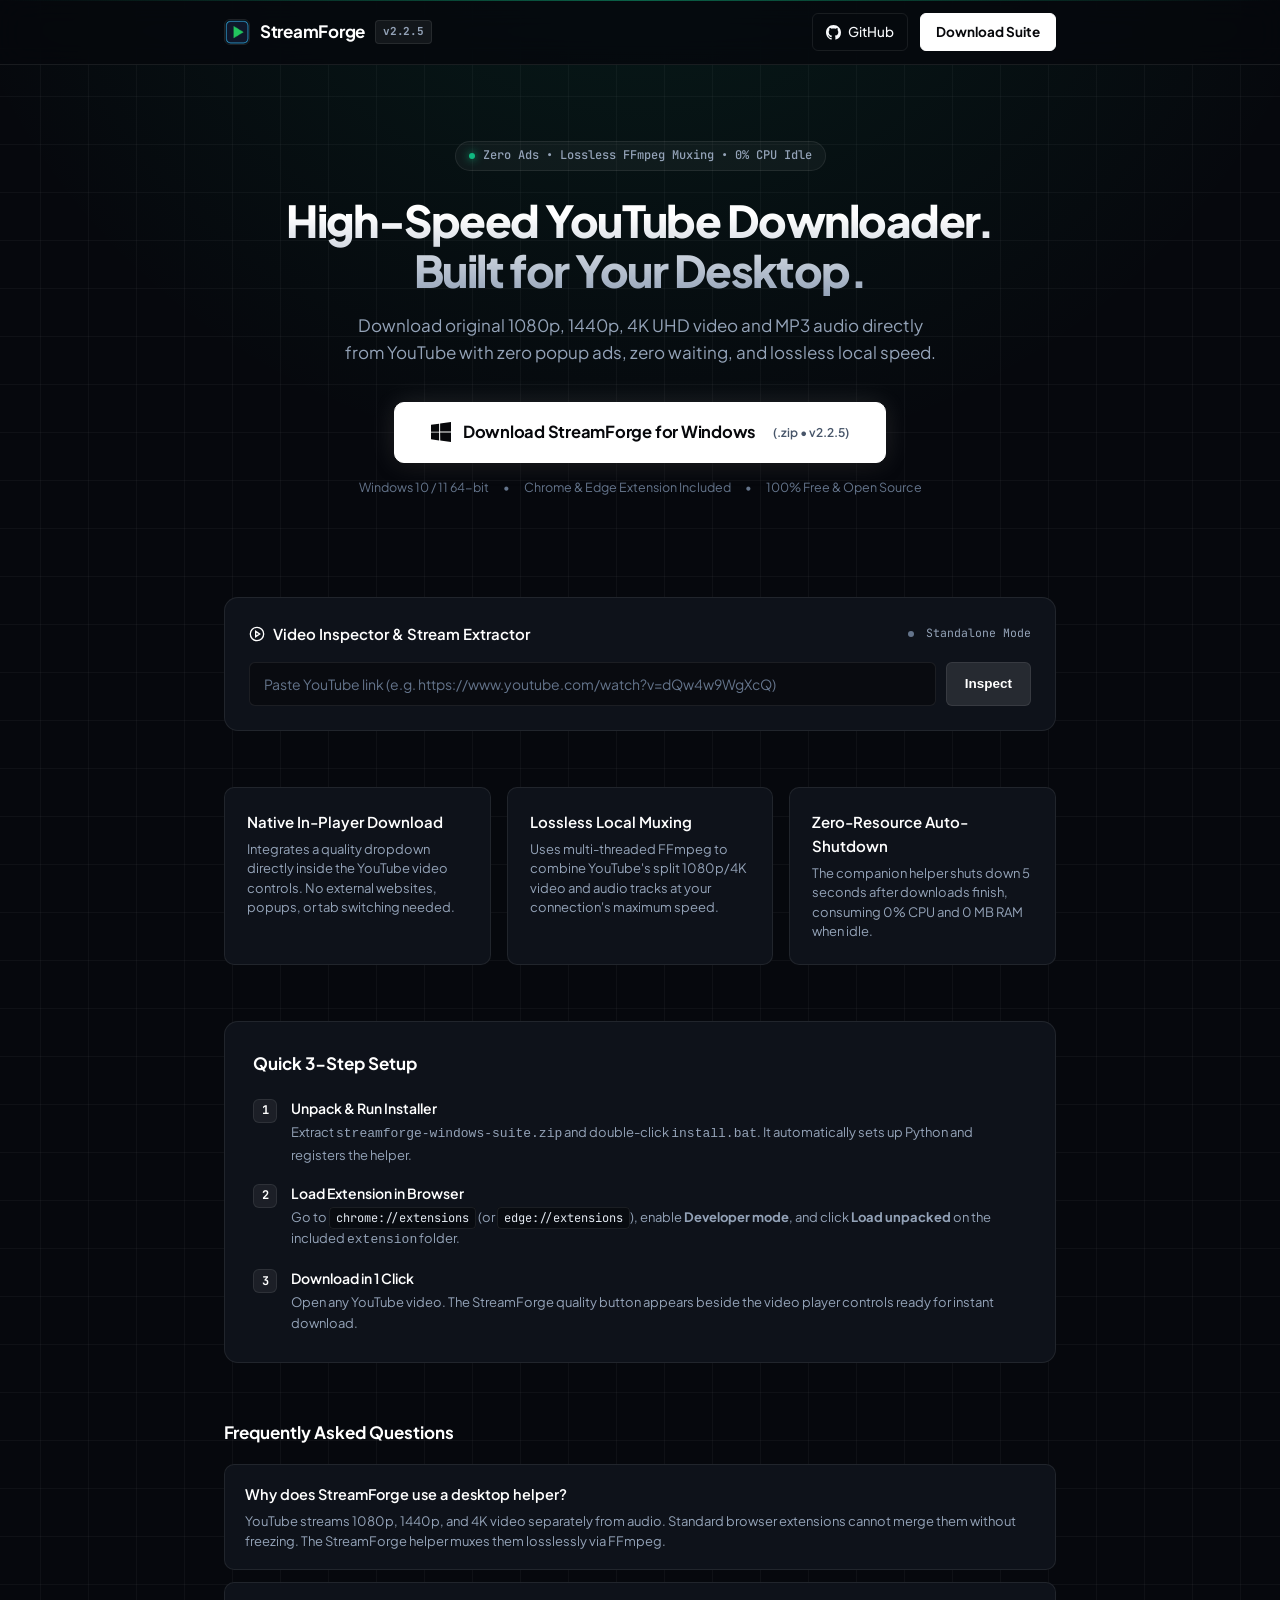
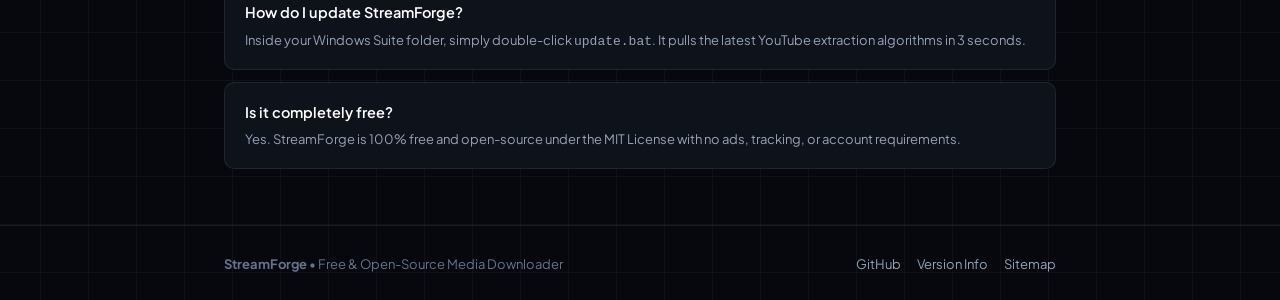
==== commit 0dde9763: "feat(design): implement developer-grade carbon stealth theme with obsidian grid and monochrome CTA" ====
--- a/api/index.html
+++ b/api/index.html
@@ -3,7 +3,7 @@
 <head>
   <meta charset="UTF-8">
   <meta name="viewport" content="width=device-width, initial-scale=1.0">
-  <title>StreamForge - Clean, High-Speed YouTube Downloader & Desktop Suite</title>
+  <title>StreamForge - Clean, High-Speed YouTube Downloader &amp; Desktop Suite</title>
   <meta name="description" content="StreamForge is a high-speed, ad-free YouTube video and audio downloader desktop suite. Download original 1080p, 1440p, 4K UHD 60FPS video and 320kbps MP3 audio with lossless local muxing.">
   <meta name="keywords" content="streamforge, youtube downloader, yt downloader, streamforge youtube, 1080p youtube download, 4k video download, mp3 audio extractor, open source youtube downloader, windows youtube downloader">
   <meta name="author" content="StreamForge Team">
@@ -11,7 +11,7 @@
   <link rel="canonical" href="https://streamforge-talha-950a.vercel.app/" />
 
   <!-- Open Graph -->
-  <meta property="og:title" content="StreamForge - Clean YouTube Downloader & Desktop Suite">
+  <meta property="og:title" content="StreamForge - Clean YouTube Downloader &amp; Desktop Suite">
   <meta property="og:description" content="Download YouTube videos directly in original quality with zero ads and lossless local speed.">
   <meta property="og:type" content="website">
   <meta property="og:url" content="https://streamforge-talha-950a.vercel.app/">
@@ -47,24 +47,24 @@
   <link rel="icon" type="image/png" href="icon.png">
   <link rel="preconnect" href="https://fonts.googleapis.com">
   <link rel="preconnect" href="https://fonts.gstatic.com" crossorigin>
-  <link href="https://fonts.googleapis.com/css2?family=Inter:wght@400;500;600;700&family=JetBrains+Mono:wght@400;500;600&display=swap" rel="stylesheet">
+  <link href="https://fonts.googleapis.com/css2?family=Plus+Jakarta+Sans:wght@400;500;600;700;800&family=JetBrains+Mono:wght@400;500;600&display=swap" rel="stylesheet">
 
   <style>
     :root {
-      --bg: #090d16;
-      --bg-surface: #0f1523;
-      --bg-card: #141c2e;
+      --bg: #06080d;
+      --bg-surface: #0e121a;
+      --bg-card: #131824;
       --border: rgba(255, 255, 255, 0.08);
-      --border-hover: rgba(56, 189, 248, 0.35);
+      --border-hover: rgba(255, 255, 255, 0.22);
       --text: #f8fafc;
       --text-muted: #94a3b8;
       --text-dim: #64748b;
-      --primary: #0284c7;
-      --primary-hover: #0369a1;
-      --accent: #38bdf8;
+      --accent: #10b981;
+      --accent-glow: rgba(16, 185, 129, 0.25);
       --radius-sm: 6px;
       --radius: 10px;
       --radius-lg: 14px;
+      --font-sans: 'Plus Jakarta Sans', -apple-system, BlinkMacSystemFont, "Segoe UI", Roboto, sans-serif;
       --font-mono: 'JetBrains Mono', monospace;
     }
 
@@ -77,21 +77,42 @@
     body {
       background-color: var(--bg);
       color: var(--text);
-      font-family: 'Inter', -apple-system, BlinkMacSystemFont, "Segoe UI", Roboto, sans-serif;
+      font-family: var(--font-sans);
       line-height: 1.6;
       font-size: 15px;
       -webkit-font-smoothing: antialiased;
+      position: relative;
+      min-height: 100vh;
+      /* High-tech developer grid background with subtle top ambient glow */
+      background-image: 
+        radial-gradient(ellipse 80% 50% at 50% -10%, rgba(16, 185, 129, 0.12), transparent 70%),
+        linear-gradient(to right, rgba(255, 255, 255, 0.035) 1px, transparent 1px),
+        linear-gradient(to bottom, rgba(255, 255, 255, 0.035) 1px, transparent 1px);
+      background-size: 100% 100%, 48px 48px, 48px 48px;
+      background-position: center top;
+    }
+
+    /* Razor-thin top light beam */
+    .top-light-bar {
+      position: fixed;
+      top: 0;
+      left: 0;
+      right: 0;
+      height: 1px;
+      background: linear-gradient(90deg, transparent 0%, rgba(16, 185, 129, 0.5) 50%, transparent 100%);
+      z-index: 101;
     }
 
     a {
-      color: var(--accent);
+      color: #fff;
       text-decoration: none;
     }
 
     .container {
-      max-width: 860px;
+      max-width: 880px;
       margin: 0 auto;
       padding: 0 24px;
+      position: relative;
     }
 
     /* Navbar */
@@ -99,8 +120,8 @@
       border-bottom: 1px solid var(--border);
       position: sticky;
       top: 0;
-      background: rgba(9, 13, 22, 0.9);
-      backdrop-filter: blur(12px);
+      background: rgba(6, 8, 13, 0.82);
+      backdrop-filter: blur(14px);
       z-index: 100;
     }
 
@@ -118,30 +139,30 @@
       font-size: 17px;
       font-weight: 700;
       color: #fff;
-      text-decoration: none;
-      letter-spacing: -0.01em;
+      letter-spacing: -0.015em;
     }
 
     .brand img {
-      width: 28px;
-      height: 28px;
+      width: 26px;
+      height: 26px;
       border-radius: 6px;
+      border: 1px solid rgba(255, 255, 255, 0.1);
     }
 
     .brand-tag {
       font-size: 11px;
       font-family: var(--font-mono);
-      background: rgba(56, 189, 248, 0.1);
-      color: var(--accent);
+      background: rgba(255, 255, 255, 0.06);
+      color: var(--text-muted);
       padding: 2px 7px;
       border-radius: 4px;
-      border: 1px solid rgba(56, 189, 248, 0.2);
+      border: 1px solid var(--border);
     }
 
     .nav-actions {
       display: flex;
       align-items: center;
-      gap: 14px;
+      gap: 12px;
     }
 
     .btn-ghost {
@@ -160,57 +181,69 @@
     }
 
     .btn-ghost:hover {
-      background: rgba(255, 255, 255, 0.05);
-      border-color: rgba(255, 255, 255, 0.2);
-      color: #fff;
-    }
-
-    .btn-primary {
+      background: rgba(255, 255, 255, 0.06);
+      border-color: rgba(255, 255, 255, 0.25);
+      color: #fff;
+    }
+
+    .btn-nav-download {
       display: inline-flex;
       align-items: center;
       gap: 7px;
-      padding: 8px 16px;
-      background: var(--primary);
-      border: 1px solid transparent;
-      color: #fff;
+      padding: 7px 15px;
+      background: #ffffff;
+      border: 1px solid #ffffff;
+      color: #07080b;
       font-size: 13.5px;
-      font-weight: 600;
+      font-weight: 700;
       border-radius: var(--radius-sm);
-      transition: background 0.15s;
+      transition: all 0.15s;
       cursor: pointer;
     }
 
-    .btn-primary:hover {
-      background: var(--primary-hover);
+    .btn-nav-download:hover {
+      background: #e2e8f0;
+      border-color: #e2e8f0;
     }
 
     /* Hero */
     .hero {
-      padding: 72px 0 44px;
+      padding: 76px 0 44px;
       text-align: center;
+      position: relative;
     }
 
     .badge-pill {
       display: inline-flex;
       align-items: center;
       gap: 8px;
-      background: rgba(56, 189, 248, 0.08);
-      border: 1px solid rgba(56, 189, 248, 0.25);
-      color: var(--accent);
+      background: rgba(255, 255, 255, 0.04);
+      border: 1px solid var(--border);
+      color: var(--text-muted);
       font-size: 12px;
       font-family: var(--font-mono);
-      font-weight: 600;
-      padding: 4px 12px;
+      font-weight: 500;
+      padding: 4px 13px;
       border-radius: 20px;
-      margin-bottom: 22px;
+      margin-bottom: 24px;
+    }
+
+    .status-dot-emerald {
+      width: 6px;
+      height: 6px;
+      background: var(--accent);
+      border-radius: 50%;
+      box-shadow: 0 0 8px var(--accent);
     }
 
     .hero h1 {
-      font-size: 40px;
+      font-size: 44px;
       font-weight: 800;
-      letter-spacing: -0.025em;
-      line-height: 1.2;
-      color: #fff;
+      letter-spacing: -0.035em;
+      line-height: 1.15;
+      background: linear-gradient(180deg, #FFFFFF 20%, #94A3B8 100%);
+      -webkit-background-clip: text;
+      -webkit-text-fill-color: transparent;
       margin-bottom: 16px;
     }
 
@@ -222,7 +255,7 @@
       line-height: 1.6;
     }
 
-    /* Primary CTA Button */
+    /* Hero Main CTA (Crisp Stealth Tech) */
     .hero-download-box {
       margin-bottom: 56px;
     }
@@ -232,46 +265,49 @@
       align-items: center;
       justify-content: center;
       gap: 12px;
-      padding: 15px 32px;
-      background: linear-gradient(180deg, #0284c7 0%, #0369a1 100%);
-      color: #fff !important;
-      border: 1px solid rgba(56, 189, 248, 0.4);
+      padding: 16px 36px;
+      background: #ffffff;
+      color: #07080b !important;
+      border: 1px solid #ffffff;
       border-radius: var(--radius);
-      box-shadow: 0 4px 20px rgba(2, 132, 199, 0.35);
-      transition: all 0.2s ease;
+      box-shadow: 0 0 28px rgba(255, 255, 255, 0.12), 0 4px 16px rgba(0, 0, 0, 0.5);
+      transition: all 0.2s cubic-bezier(0.16, 1, 0.3, 1);
       cursor: pointer;
       text-decoration: none !important;
     }
 
     .btn-download-main:hover {
-      background: linear-gradient(180deg, #0369a1 0%, #075985 100%);
+      background: #e2e8f0;
+      border-color: #ffffff;
       transform: translateY(-2px);
-      box-shadow: 0 8px 24px rgba(2, 132, 199, 0.45);
+      box-shadow: 0 0 36px rgba(255, 255, 255, 0.22), 0 6px 22px rgba(0, 0, 0, 0.6);
+      color: #07080b !important;
     }
 
     .btn-title-main {
       font-size: 16.5px;
       font-weight: 700;
-      letter-spacing: -0.01em;
+      letter-spacing: -0.015em;
+      color: #07080b;
     }
 
     .btn-sub-main {
       font-size: 12px;
-      color: rgba(255, 255, 255, 0.85);
-      font-weight: 400;
+      color: #475569;
+      font-weight: 600;
       margin-left: 6px;
     }
 
     .download-meta {
       display: flex;
       justify-content: center;
-      gap: 16px;
+      gap: 14px;
       margin-top: 14px;
       font-size: 12.5px;
       color: var(--text-dim);
     }
 
-    /* Clean Interactive Tool (OneCompiler Style) */
+    /* Clean Interactive Tool */
     .tool-box {
       background: var(--bg-surface);
       border: 1px solid var(--border);
@@ -301,6 +337,9 @@
       font-size: 11.5px;
       font-family: var(--font-mono);
       color: var(--text-dim);
+      display: flex;
+      align-items: center;
+      gap: 6px;
     }
 
     .input-row {
@@ -310,7 +349,7 @@
 
     .url-input {
       flex: 1;
-      background: var(--bg);
+      background: #090b10;
       border: 1px solid var(--border);
       border-radius: var(--radius-sm);
       padding: 12px 14px;
@@ -322,11 +361,30 @@
     }
 
     .url-input:focus {
-      border-color: var(--accent);
+      border-color: rgba(255, 255, 255, 0.4);
     }
 
     .url-input::placeholder {
       color: var(--text-dim);
+    }
+
+    .btn-inspect {
+      display: inline-flex;
+      align-items: center;
+      padding: 0 18px;
+      background: rgba(255, 255, 255, 0.1);
+      border: 1px solid var(--border);
+      color: #fff;
+      font-size: 13.5px;
+      font-weight: 600;
+      border-radius: var(--radius-sm);
+      cursor: pointer;
+      transition: all 0.15s;
+    }
+
+    .btn-inspect:hover {
+      background: #fff;
+      color: #000;
     }
 
     /* Video Preview */
@@ -352,6 +410,7 @@
       object-fit: cover;
       background: #000;
       flex-shrink: 0;
+      border: 1px solid var(--border);
     }
 
     .preview-info {
@@ -386,26 +445,33 @@
       font-size: 11.5px;
       font-family: var(--font-mono);
       padding: 4px 10px;
-      background: rgba(255, 255, 255, 0.05);
+      background: rgba(255, 255, 255, 0.04);
       border: 1px solid var(--border);
       border-radius: 4px;
-      color: var(--text);
+      color: var(--text-muted);
       cursor: pointer;
       transition: all 0.15s;
     }
 
-    .chip:hover, .chip.active {
-      background: var(--primary);
-      border-color: var(--primary);
-      color: #fff;
+    .chip:hover {
+      color: #fff;
+      border-color: rgba(255, 255, 255, 0.25);
+    }
+
+    .chip.active {
+      background: rgba(255, 255, 255, 0.12);
+      border-color: #ffffff;
+      color: #ffffff;
+      font-weight: 600;
     }
 
     .progress-box {
       display: none;
       margin-top: 14px;
-      background: rgba(0, 0, 0, 0.4);
+      background: rgba(0, 0, 0, 0.5);
       border-radius: 6px;
       padding: 10px 14px;
+      border: 1px solid var(--border);
     }
 
     .progress-bar-bg {
@@ -419,7 +485,7 @@
     .progress-bar-fill {
       width: 0%;
       height: 100%;
-      background: var(--accent);
+      background: #ffffff;
       transition: width 0.2s linear;
     }
 
@@ -443,8 +509,13 @@
       background: var(--bg-surface);
       border: 1px solid var(--border);
       border-radius: var(--radius);
-      padding: 20px;
+      padding: 22px;
       text-align: left;
+      transition: border-color 0.2s;
+    }
+
+    .feature-card:hover {
+      border-color: var(--border-hover);
     }
 
     .feature-card h4 {
@@ -493,8 +564,9 @@
       width: 24px;
       height: 24px;
       border-radius: 6px;
-      background: rgba(56, 189, 248, 0.1);
-      color: var(--accent);
+      background: rgba(255, 255, 255, 0.06);
+      border: 1px solid var(--border);
+      color: #fff;
       font-family: var(--font-mono);
       font-size: 12px;
       font-weight: 700;
@@ -523,7 +595,8 @@
       padding: 2px 6px;
       border-radius: 4px;
       font-size: 12px;
-      color: var(--accent);
+      color: #e2e8f0;
+      border: 1px solid var(--border);
     }
 
     /* FAQ */
@@ -606,10 +679,17 @@
         width: 100%;
         height: 160px;
       }
+      .footer-wrap {
+        flex-direction: column;
+        gap: 12px;
+        text-align: center;
+      }
     }
   </style>
 </head>
 <body>
+
+  <div class="top-light-bar"></div>
 
   <!-- Navbar -->
   <header>
@@ -625,7 +705,7 @@
           <svg width="15" height="15" viewBox="0 0 16 16" fill="currentColor"><path d="M8 0C3.58 0 0 3.58 0 8c0 3.54 2.29 6.53 5.47 7.59.4.07.55-.17.55-.38 0-.19-.01-.82-.01-1.49-2.01.37-2.53-.49-2.69-.94-.09-.23-.48-.94-.82-1.13-.28-.15-.68-.52-.01-.53.63-.01 1.08.58 1.23.82.72 1.21 1.87.87 2.33.66.07-.52.28-.87.51-1.07-1.78-.2-3.64-.89-3.64-3.95 0-.87.31-1.59.82-2.15-.08-.2-.36-1.02.08-2.12 0 0 .67-.21 2.2.82.64-.18 1.32-.27 2-.27.68 0 1.36.09 2 .27 1.53-1.04 2.2-.82 2.2-.82.44 1.1.16 1.92.08 2.12.51.56.82 1.27.82 2.15 0 3.07-1.87 3.75-3.65 3.95.29.25.54.73.54 1.48 0 1.07-.01 1.93-.01 2.2 0 .21.15.46.55.38A8.013 8.013 0 0016 8c0-4.42-3.58-8-8-8z"/></svg>
           GitHub
         </a>
-        <a href="streamforge-windows-suite.zip" class="btn-primary">Download Suite</a>
+        <a href="streamforge-windows-suite.zip" class="btn-nav-download">Download Suite</a>
       </div>
     </div>
   </header>
@@ -635,26 +715,27 @@
     <!-- Hero -->
     <section class="hero">
       <div class="badge-pill">
-        Zero Ads • Lossless Muxing • 0% CPU Idle
+        <span class="status-dot-emerald"></span>
+        Zero Ads &bull; Lossless FFmpeg Muxing &bull; 0% CPU Idle
       </div>
       <h1>High-Speed YouTube Downloader.<br>Built for Your Desktop.</h1>
       <p>Download original 1080p, 1440p, 4K UHD video and MP3 audio directly from YouTube with zero popup ads, zero waiting, and lossless local speed.</p>
 
-      <!-- Single Primary CTA -->
+      <!-- Single Primary CTA (Pure Stealth Monochrome Tech) -->
       <div class="hero-download-box">
         <a href="streamforge-windows-suite.zip" class="btn-download-main">
           <svg width="20" height="20" viewBox="0 0 24 24" fill="currentColor">
             <path d="M0 3.449L9.75 2.1v9.451H0m10.949-9.602L24 0v11.4H10.949M0 12.6h9.75v9.451L0 20.699M10.949 12.6H24V24l-12.902-1.799"/>
           </svg>
           <span class="btn-title-main">Download StreamForge for Windows</span>
-          <span class="btn-sub-main">(.zip • v2.2.5)</span>
+          <span class="btn-sub-main">(.zip &bull; v2.2.5)</span>
         </a>
         <div class="download-meta">
           <span>Windows 10 / 11 64-bit</span>
-          <span>•</span>
-          <span>Chrome & Edge Extension Included</span>
-          <span>•</span>
-          <span>100% Free & Open Source</span>
+          <span>&bull;</span>
+          <span>Chrome &amp; Edge Extension Included</span>
+          <span>&bull;</span>
+          <span>100% Free &amp; Open Source</span>
         </div>
       </div>
     </section>
@@ -663,15 +744,18 @@
     <section class="tool-box">
       <div class="tool-header">
         <h3>
-          <svg width="16" height="16" viewBox="0 0 24 24" fill="none" stroke="var(--accent)" stroke-width="2"><circle cx="12" cy="12" r="10"/><polygon points="10 8 16 12 10 16 10 8"/></svg>
-          Video Inspector & Link Extractor
+          <svg width="16" height="16" viewBox="0 0 24 24" fill="none" stroke="currentColor" stroke-width="2"><circle cx="12" cy="12" r="10"/><polygon points="10 8 16 12 10 16 10 8"/></svg>
+          Video Inspector &amp; Stream Extractor
         </h3>
-        <span class="engine-pill" id="engineStatus">Checking local engine...</span>
+        <span class="engine-pill" id="engineStatus">
+          <span class="status-dot-emerald"></span>
+          Checking local engine...
+        </span>
       </div>
 
       <div class="input-row">
         <input type="text" id="videoUrlInput" class="url-input" placeholder="Paste YouTube link (e.g. https://www.youtube.com/watch?v=dQw4w9WgXcQ)">
-        <button id="inspectBtn" class="btn-primary">Inspect</button>
+        <button id="inspectBtn" class="btn-inspect">Inspect</button>
       </div>
 
       <!-- Preview Output -->
@@ -680,7 +764,7 @@
           <img id="thumbImg" src="" alt="Thumbnail" class="preview-thumb">
           <div class="preview-info">
             <h4 id="videoTitle" class="preview-title">Video Title</h4>
-            <div id="videoMeta" class="preview-meta">Detected Stream • Ready</div>
+            <div id="videoMeta" class="preview-meta">Detected Stream &bull; Ready</div>
             <div class="quality-chips" id="qualityChips">
               <span class="chip active" data-q="max">Best Quality (UHD)</span>
               <span class="chip" data-q="1080">1080p Full HD</span>
@@ -691,7 +775,7 @@
         </div>
 
         <div style="margin-top: 14px; display: flex; justify-content: flex-end;">
-          <button id="startDownloadBtn" class="btn-primary">
+          <button id="startDownloadBtn" class="btn-nav-download" style="padding: 10px 20px;">
             Send to StreamForge Engine
           </button>
         </div>
@@ -713,14 +797,14 @@
     <section class="features-grid">
       <div class="feature-card">
         <h4>Native In-Player Download</h4>
-        <p>Integrates a sleek quality dropdown directly inside the YouTube video controls. No external websites or tab switching needed.</p>
+        <p>Integrates a quality dropdown directly inside the YouTube video controls. No external websites, popups, or tab switching needed.</p>
       </div>
       <div class="feature-card">
         <h4>Lossless Local Muxing</h4>
         <p>Uses multi-threaded FFmpeg to combine YouTube's split 1080p/4K video and audio tracks at your connection's maximum speed.</p>
       </div>
       <div class="feature-card">
-        <h4>Zero-Idle Auto-Shutdown</h4>
+        <h4>Zero-Resource Auto-Shutdown</h4>
         <p>The companion helper shuts down 5 seconds after downloads finish, consuming 0% CPU and 0 MB RAM when idle.</p>
       </div>
     </section>
@@ -732,7 +816,7 @@
         <div class="step-item">
           <div class="step-badge">1</div>
           <div class="step-content">
-            <h5>Unpack & Run Installer</h5>
+            <h5>Unpack &amp; Run Installer</h5>
             <p>Extract <code>streamforge-windows-suite.zip</code> and double-click <code>install.bat</code>. It automatically sets up Python and registers the helper.</p>
           </div>
         </div>
@@ -778,7 +862,7 @@
   <footer>
     <div class="container footer-wrap">
       <div>
-        <b>StreamForge</b> • Free & Open-Source Media Downloader
+        <b>StreamForge</b> &bull; Free &amp; Open-Source Media Downloader
       </div>
       <div class="footer-links">
         <a href="https://github.com/f2025cs024-star/Tubegrab-4K" target="_blank">GitHub</a>
@@ -795,11 +879,11 @@
       fetch("http://127.0.0.1:19876/status", { signal: AbortSignal.timeout(1200) })
         .then(r => r.json())
         .then(d => {
-          statusTag.textContent = "● Local Engine Active";
+          statusTag.innerHTML = '<span class="status-dot-emerald"></span> Local Engine Active';
           statusTag.style.color = "#10b981";
         })
         .catch(() => {
-          statusTag.textContent = "○ Standalone Mode";
+          statusTag.innerHTML = '<span style="display:inline-block;width:6px;height:6px;border-radius:50%;background:#64748b;margin-right:6px;"></span> Standalone Mode';
           statusTag.style.color = "#94a3b8";
         });
     }
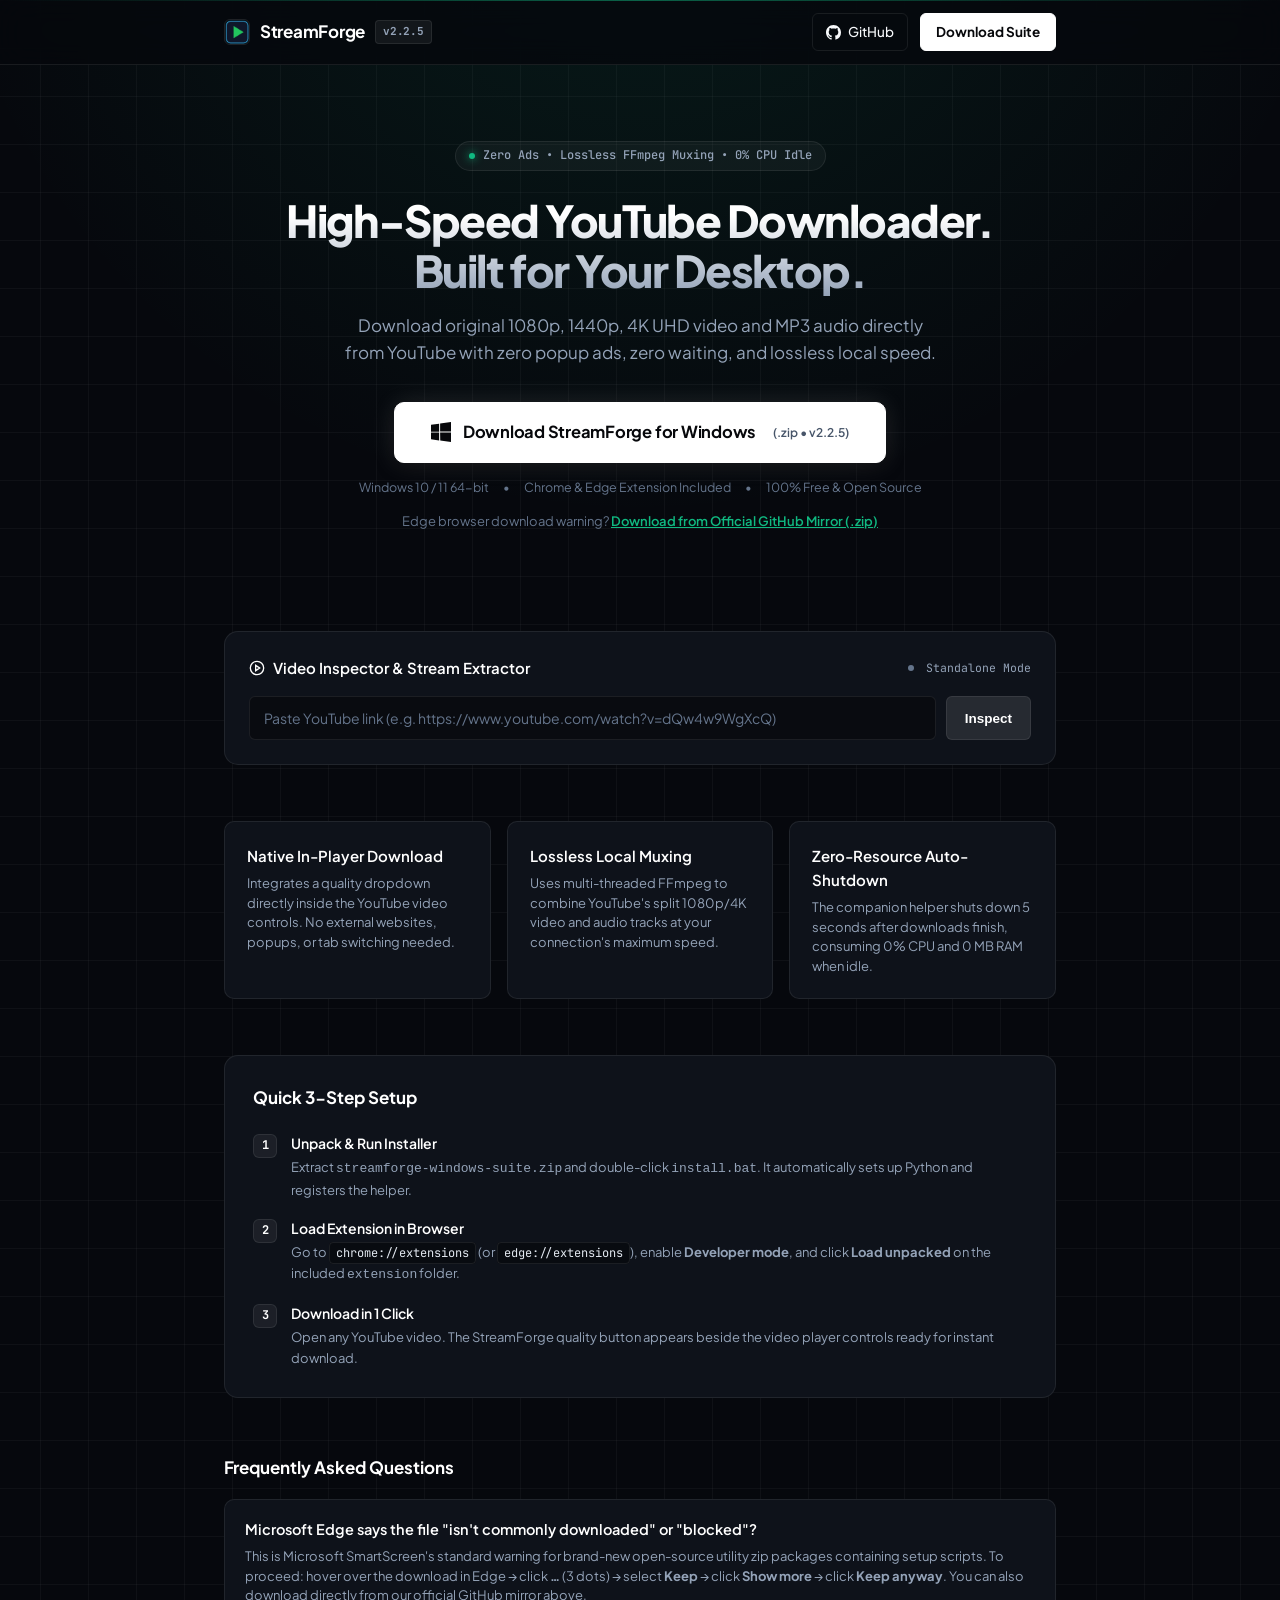
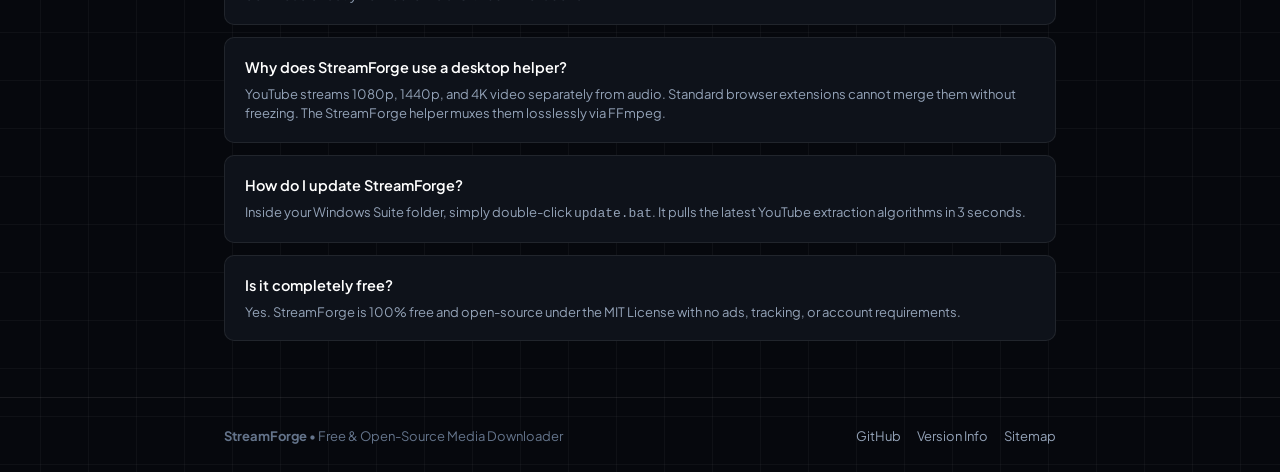
==== commit 3ee5376f: "fix(download): add attachment headers for zip files and official github mirror for edge smartscreen" ====
--- a/api/index.html
+++ b/api/index.html
@@ -705,7 +705,7 @@
           <svg width="15" height="15" viewBox="0 0 16 16" fill="currentColor"><path d="M8 0C3.58 0 0 3.58 0 8c0 3.54 2.29 6.53 5.47 7.59.4.07.55-.17.55-.38 0-.19-.01-.82-.01-1.49-2.01.37-2.53-.49-2.69-.94-.09-.23-.48-.94-.82-1.13-.28-.15-.68-.52-.01-.53.63-.01 1.08.58 1.23.82.72 1.21 1.87.87 2.33.66.07-.52.28-.87.51-1.07-1.78-.2-3.64-.89-3.64-3.95 0-.87.31-1.59.82-2.15-.08-.2-.36-1.02.08-2.12 0 0 .67-.21 2.2.82.64-.18 1.32-.27 2-.27.68 0 1.36.09 2 .27 1.53-1.04 2.2-.82 2.2-.82.44 1.1.16 1.92.08 2.12.51.56.82 1.27.82 2.15 0 3.07-1.87 3.75-3.65 3.95.29.25.54.73.54 1.48 0 1.07-.01 1.93-.01 2.2 0 .21.15.46.55.38A8.013 8.013 0 0016 8c0-4.42-3.58-8-8-8z"/></svg>
           GitHub
         </a>
-        <a href="streamforge-windows-suite.zip" class="btn-nav-download">Download Suite</a>
+        <a href="/streamforge-windows-suite.zip" download="streamforge-windows-suite.zip" class="btn-nav-download">Download Suite</a>
       </div>
     </div>
   </header>
@@ -723,7 +723,7 @@
 
       <!-- Single Primary CTA (Pure Stealth Monochrome Tech) -->
       <div class="hero-download-box">
-        <a href="streamforge-windows-suite.zip" class="btn-download-main">
+        <a href="/streamforge-windows-suite.zip" download="streamforge-windows-suite.zip" class="btn-download-main">
           <svg width="20" height="20" viewBox="0 0 24 24" fill="currentColor">
             <path d="M0 3.449L9.75 2.1v9.451H0m10.949-9.602L24 0v11.4H10.949M0 12.6h9.75v9.451L0 20.699M10.949 12.6H24V24l-12.902-1.799"/>
           </svg>
@@ -736,6 +736,12 @@
           <span>Chrome &amp; Edge Extension Included</span>
           <span>&bull;</span>
           <span>100% Free &amp; Open Source</span>
+        </div>
+        <div style="margin-top: 14px; font-size: 13px; color: var(--text-dim);">
+          Edge browser download warning? 
+          <a href="https://github.com/f2025cs024-star/Tubegrab-4K/archive/refs/heads/main.zip" target="_blank" style="color: #10b981; font-weight: 600; text-decoration: underline;">
+            Download from Official GitHub Mirror (.zip)
+          </a>
         </div>
       </div>
     </section>
@@ -841,6 +847,10 @@
     <section class="faq-section">
       <h4 class="faq-title">Frequently Asked Questions</h4>
       <div class="faq-list">
+        <div class="faq-card">
+          <h5>Microsoft Edge says the file "isn't commonly downloaded" or "blocked"?</h5>
+          <p>This is Microsoft SmartScreen's standard warning for brand-new open-source utility zip packages containing setup scripts. To proceed: hover over the download in Edge &rarr; click <b>&hellip;</b> (3 dots) &rarr; select <b>Keep</b> &rarr; click <b>Show more</b> &rarr; click <b>Keep anyway</b>. You can also download directly from our official GitHub mirror above.</p>
+        </div>
         <div class="faq-card">
           <h5>Why does StreamForge use a desktop helper?</h5>
           <p>YouTube streams 1080p, 1440p, and 4K video separately from audio. Standard browser extensions cannot merge them without freezing. The StreamForge helper muxes them losslessly via FFmpeg.</p>
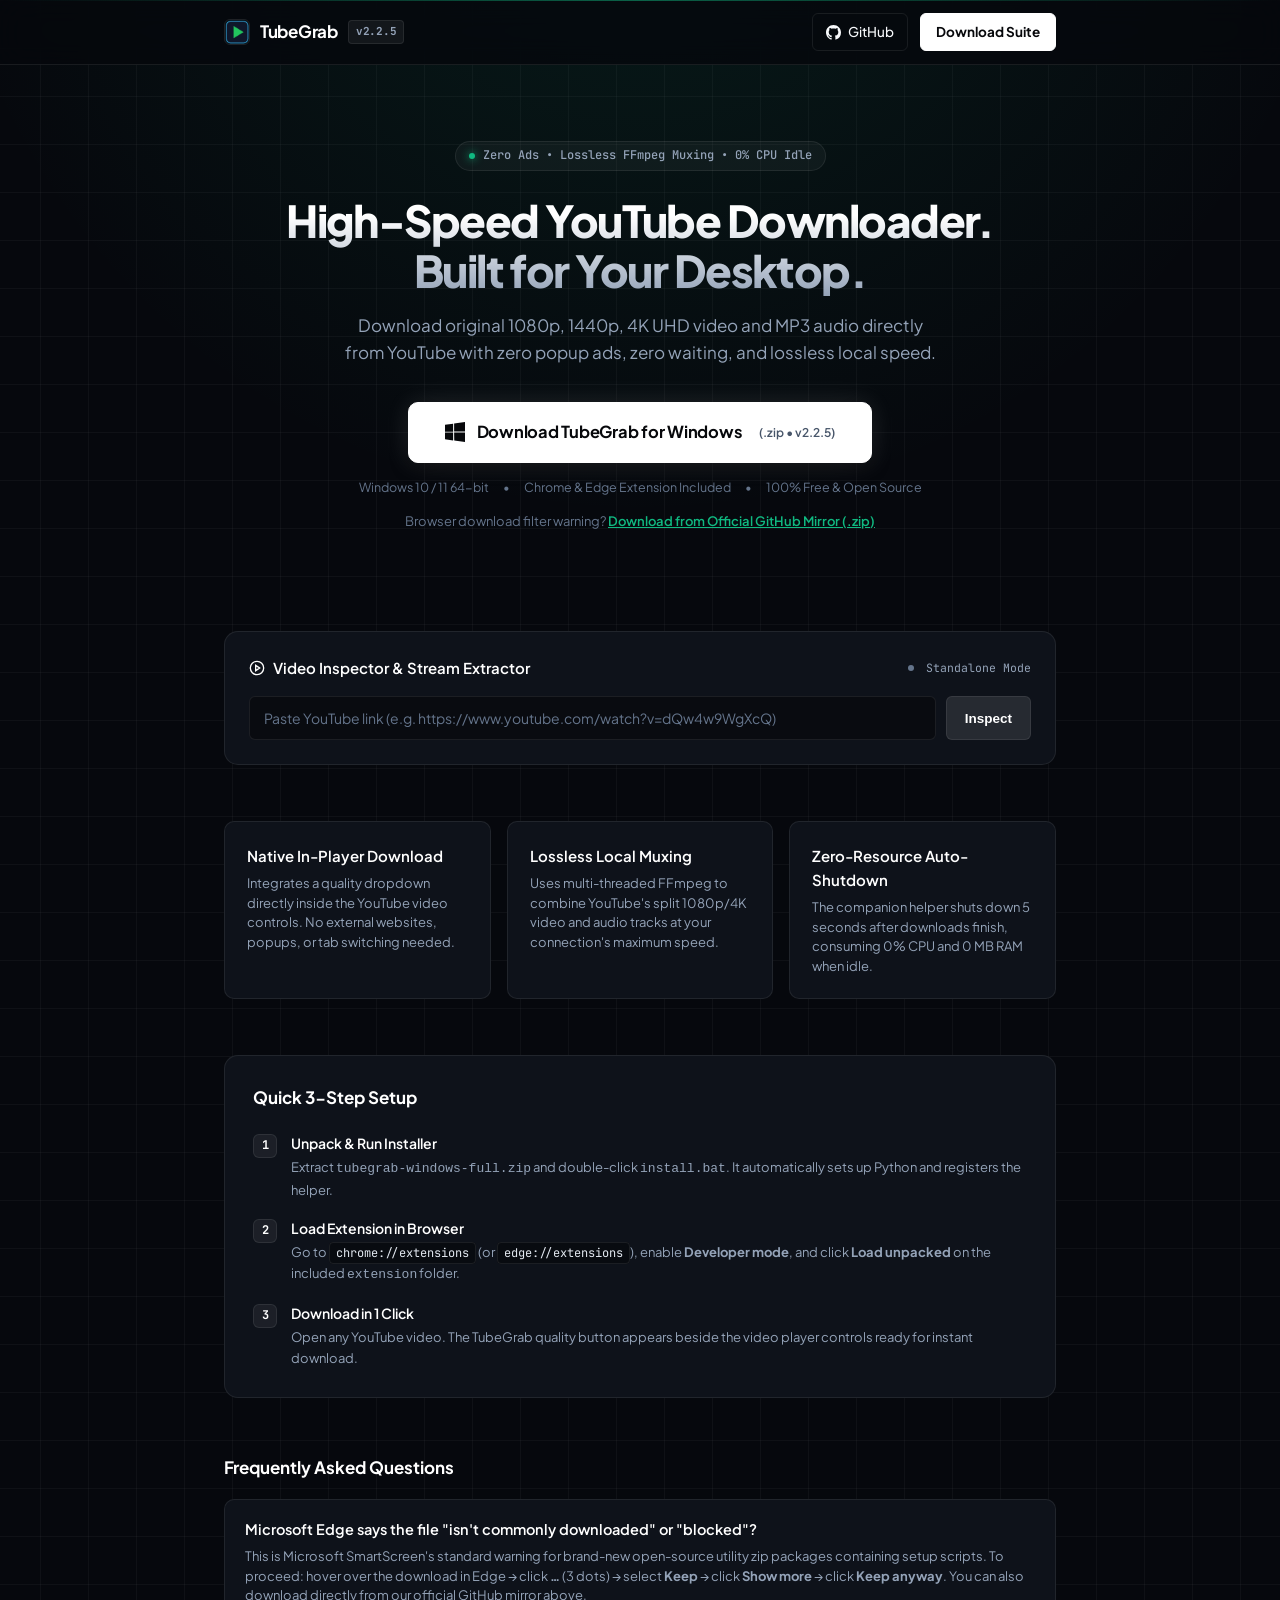
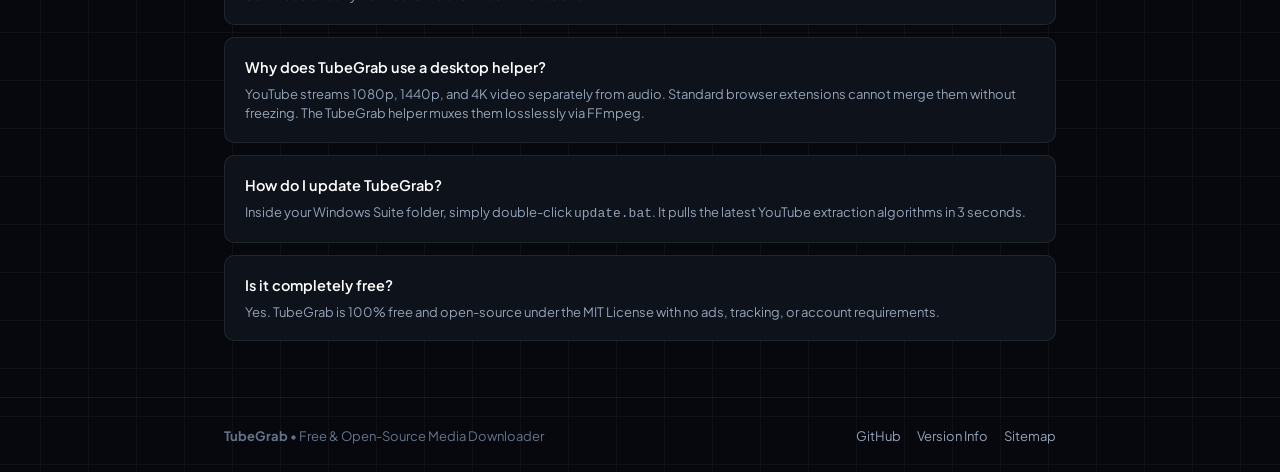
==== commit ad2c4d25: "feat(branding): switch back to TubeGrab with existing Google-indexed domain tubegrab-4k.vercel.app" ====
--- a/api/index.html
+++ b/api/index.html
@@ -3,19 +3,19 @@
 <head>
   <meta charset="UTF-8">
   <meta name="viewport" content="width=device-width, initial-scale=1.0">
-  <title>StreamForge - Clean, High-Speed YouTube Downloader &amp; Desktop Suite</title>
-  <meta name="description" content="StreamForge is a high-speed, ad-free YouTube video and audio downloader desktop suite. Download original 1080p, 1440p, 4K UHD 60FPS video and 320kbps MP3 audio with lossless local muxing.">
-  <meta name="keywords" content="streamforge, youtube downloader, yt downloader, streamforge youtube, 1080p youtube download, 4k video download, mp3 audio extractor, open source youtube downloader, windows youtube downloader">
-  <meta name="author" content="StreamForge Team">
+  <title>TubeGrab - Clean, High-Speed YouTube Downloader &amp; Desktop Suite</title>
+  <meta name="description" content="TubeGrab is a high-speed, ad-free YouTube video and audio downloader desktop suite. Download original 1080p, 1440p, 4K UHD 60FPS video and 320kbps MP3 audio with lossless local muxing.">
+  <meta name="keywords" content="tubegrab, tubegrab 4k, youtube downloader, yt downloader, 1080p youtube download, 4k video download, mp3 audio extractor, open source youtube downloader, windows youtube downloader">
+  <meta name="author" content="TubeGrab Team">
   <meta name="google-site-verification" content="googleea333b6af960c847" />
-  <link rel="canonical" href="https://streamforge-talha-950a.vercel.app/" />
+  <link rel="canonical" href="https://tubegrab-4k.vercel.app/" />
 
   <!-- Open Graph -->
-  <meta property="og:title" content="StreamForge - Clean YouTube Downloader &amp; Desktop Suite">
+  <meta property="og:title" content="TubeGrab - Clean YouTube Downloader &amp; Desktop Suite">
   <meta property="og:description" content="Download YouTube videos directly in original quality with zero ads and lossless local speed.">
   <meta property="og:type" content="website">
-  <meta property="og:url" content="https://streamforge-talha-950a.vercel.app/">
-  <meta property="og:image" content="https://streamforge-talha-950a.vercel.app/icon.png">
+  <meta property="og:url" content="https://tubegrab-4k.vercel.app/">
+  <meta property="og:image" content="https://tubegrab-4k.vercel.app/icon.png">
 
   <!-- Schema.org JSON-LD -->
   <script type="application/ld+json">
@@ -24,14 +24,14 @@
     "@graph": [
       {
         "@type": "WebSite",
-        "@id": "https://streamforge-talha-950a.vercel.app/#website",
-        "url": "https://streamforge-talha-950a.vercel.app/",
-        "name": "StreamForge",
+        "@id": "https://tubegrab-4k.vercel.app/#website",
+        "url": "https://tubegrab-4k.vercel.app/",
+        "name": "TubeGrab",
         "description": "High-performance YouTube video and audio downloader desktop suite."
       },
       {
         "@type": "SoftwareApplication",
-        "name": "StreamForge",
+        "name": "TubeGrab",
         "operatingSystem": "Windows 10, Windows 11, Chromium Browsers",
         "applicationCategory": "MultimediaApplication",
         "offers": {
@@ -695,8 +695,8 @@
   <header>
     <div class="container nav-wrap">
       <a href="#" class="brand">
-        <img src="icon.png" alt="StreamForge Logo">
-        <span>StreamForge</span>
+        <img src="icon.png" alt="TubeGrab Logo">
+        <span>TubeGrab</span>
         <span class="brand-tag">v2.2.5</span>
       </a>
 
@@ -705,7 +705,7 @@
           <svg width="15" height="15" viewBox="0 0 16 16" fill="currentColor"><path d="M8 0C3.58 0 0 3.58 0 8c0 3.54 2.29 6.53 5.47 7.59.4.07.55-.17.55-.38 0-.19-.01-.82-.01-1.49-2.01.37-2.53-.49-2.69-.94-.09-.23-.48-.94-.82-1.13-.28-.15-.68-.52-.01-.53.63-.01 1.08.58 1.23.82.72 1.21 1.87.87 2.33.66.07-.52.28-.87.51-1.07-1.78-.2-3.64-.89-3.64-3.95 0-.87.31-1.59.82-2.15-.08-.2-.36-1.02.08-2.12 0 0 .67-.21 2.2.82.64-.18 1.32-.27 2-.27.68 0 1.36.09 2 .27 1.53-1.04 2.2-.82 2.2-.82.44 1.1.16 1.92.08 2.12.51.56.82 1.27.82 2.15 0 3.07-1.87 3.75-3.65 3.95.29.25.54.73.54 1.48 0 1.07-.01 1.93-.01 2.2 0 .21.15.46.55.38A8.013 8.013 0 0016 8c0-4.42-3.58-8-8-8z"/></svg>
           GitHub
         </a>
-        <a href="/streamforge-windows-suite.zip" download="streamforge-windows-suite.zip" class="btn-nav-download">Download Suite</a>
+        <a href="/tubegrab-windows-full.zip" download="tubegrab-windows-full.zip" class="btn-nav-download">Download Suite</a>
       </div>
     </div>
   </header>
@@ -723,11 +723,11 @@
 
       <!-- Single Primary CTA (Pure Stealth Monochrome Tech) -->
       <div class="hero-download-box">
-        <a href="/streamforge-windows-suite.zip" download="streamforge-windows-suite.zip" class="btn-download-main">
+        <a href="/tubegrab-windows-full.zip" download="tubegrab-windows-full.zip" class="btn-download-main">
           <svg width="20" height="20" viewBox="0 0 24 24" fill="currentColor">
             <path d="M0 3.449L9.75 2.1v9.451H0m10.949-9.602L24 0v11.4H10.949M0 12.6h9.75v9.451L0 20.699M10.949 12.6H24V24l-12.902-1.799"/>
           </svg>
-          <span class="btn-title-main">Download StreamForge for Windows</span>
+          <span class="btn-title-main">Download TubeGrab for Windows</span>
           <span class="btn-sub-main">(.zip &bull; v2.2.5)</span>
         </a>
         <div class="download-meta">
@@ -738,7 +738,7 @@
           <span>100% Free &amp; Open Source</span>
         </div>
         <div style="margin-top: 14px; font-size: 13px; color: var(--text-dim);">
-          Edge browser download warning? 
+          Browser download filter warning? 
           <a href="https://github.com/f2025cs024-star/Tubegrab-4K/archive/refs/heads/main.zip" target="_blank" style="color: #10b981; font-weight: 600; text-decoration: underline;">
             Download from Official GitHub Mirror (.zip)
           </a>
@@ -782,7 +782,7 @@
 
         <div style="margin-top: 14px; display: flex; justify-content: flex-end;">
           <button id="startDownloadBtn" class="btn-nav-download" style="padding: 10px 20px;">
-            Send to StreamForge Engine
+            Send to TubeGrab Engine
           </button>
         </div>
 
@@ -823,7 +823,7 @@
           <div class="step-badge">1</div>
           <div class="step-content">
             <h5>Unpack &amp; Run Installer</h5>
-            <p>Extract <code>streamforge-windows-suite.zip</code> and double-click <code>install.bat</code>. It automatically sets up Python and registers the helper.</p>
+            <p>Extract <code>tubegrab-windows-full.zip</code> and double-click <code>install.bat</code>. It automatically sets up Python and registers the helper.</p>
           </div>
         </div>
         <div class="step-item">
@@ -837,7 +837,7 @@
           <div class="step-badge">3</div>
           <div class="step-content">
             <h5>Download in 1 Click</h5>
-            <p>Open any YouTube video. The StreamForge quality button appears beside the video player controls ready for instant download.</p>
+            <p>Open any YouTube video. The TubeGrab quality button appears beside the video player controls ready for instant download.</p>
           </div>
         </div>
       </div>
@@ -852,16 +852,16 @@
           <p>This is Microsoft SmartScreen's standard warning for brand-new open-source utility zip packages containing setup scripts. To proceed: hover over the download in Edge &rarr; click <b>&hellip;</b> (3 dots) &rarr; select <b>Keep</b> &rarr; click <b>Show more</b> &rarr; click <b>Keep anyway</b>. You can also download directly from our official GitHub mirror above.</p>
         </div>
         <div class="faq-card">
-          <h5>Why does StreamForge use a desktop helper?</h5>
-          <p>YouTube streams 1080p, 1440p, and 4K video separately from audio. Standard browser extensions cannot merge them without freezing. The StreamForge helper muxes them losslessly via FFmpeg.</p>
+          <h5>Why does TubeGrab use a desktop helper?</h5>
+          <p>YouTube streams 1080p, 1440p, and 4K video separately from audio. Standard browser extensions cannot merge them without freezing. The TubeGrab helper muxes them losslessly via FFmpeg.</p>
         </div>
         <div class="faq-card">
-          <h5>How do I update StreamForge?</h5>
+          <h5>How do I update TubeGrab?</h5>
           <p>Inside your Windows Suite folder, simply double-click <code>update.bat</code>. It pulls the latest YouTube extraction algorithms in 3 seconds.</p>
         </div>
         <div class="faq-card">
           <h5>Is it completely free?</h5>
-          <p>Yes. StreamForge is 100% free and open-source under the MIT License with no ads, tracking, or account requirements.</p>
+          <p>Yes. TubeGrab is 100% free and open-source under the MIT License with no ads, tracking, or account requirements.</p>
         </div>
       </div>
     </section>
@@ -872,7 +872,7 @@
   <footer>
     <div class="container footer-wrap">
       <div>
-        <b>StreamForge</b> &bull; Free &amp; Open-Source Media Downloader
+        <b>TubeGrab</b> &bull; Free &amp; Open-Source Media Downloader
       </div>
       <div class="footer-links">
         <a href="https://github.com/f2025cs024-star/Tubegrab-4K" target="_blank">GitHub</a>
@@ -962,7 +962,7 @@
       progressWrap.style.display = "block";
       progressFill.style.width = "20%";
       progressPercent.textContent = "20%";
-      progressStatus.textContent = "Connecting to StreamForge engine...";
+      progressStatus.textContent = "Connecting to TubeGrab engine...";
 
       fetch("http://127.0.0.1:19876/trigger", {
         method: "POST",
@@ -1021,7 +1021,7 @@
           progressPercent.textContent = `${p}%`;
         } else {
           clearInterval(t);
-          progressStatus.textContent = "Install StreamForge Suite to save files directly to your PC!";
+          progressStatus.textContent = "Install TubeGrab Suite to save files directly to your PC!";
         }
       }, 350);
     }
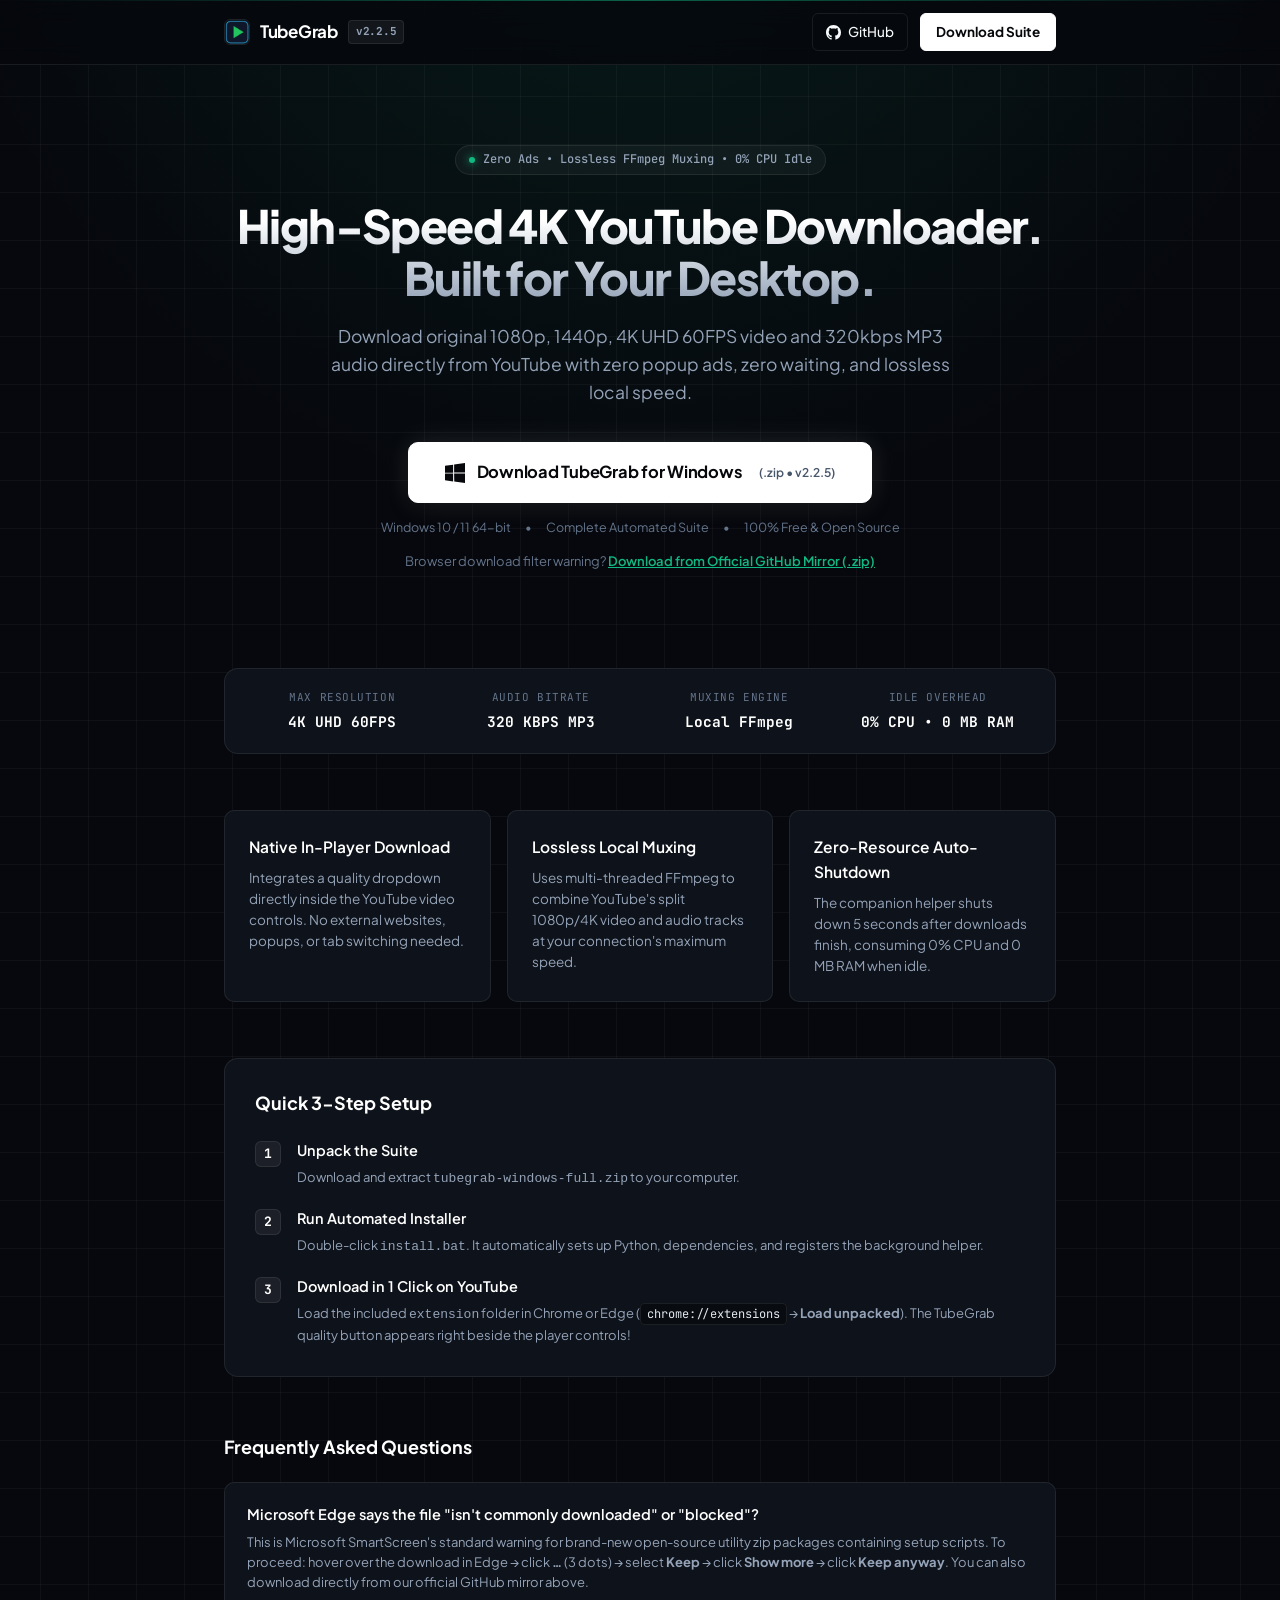
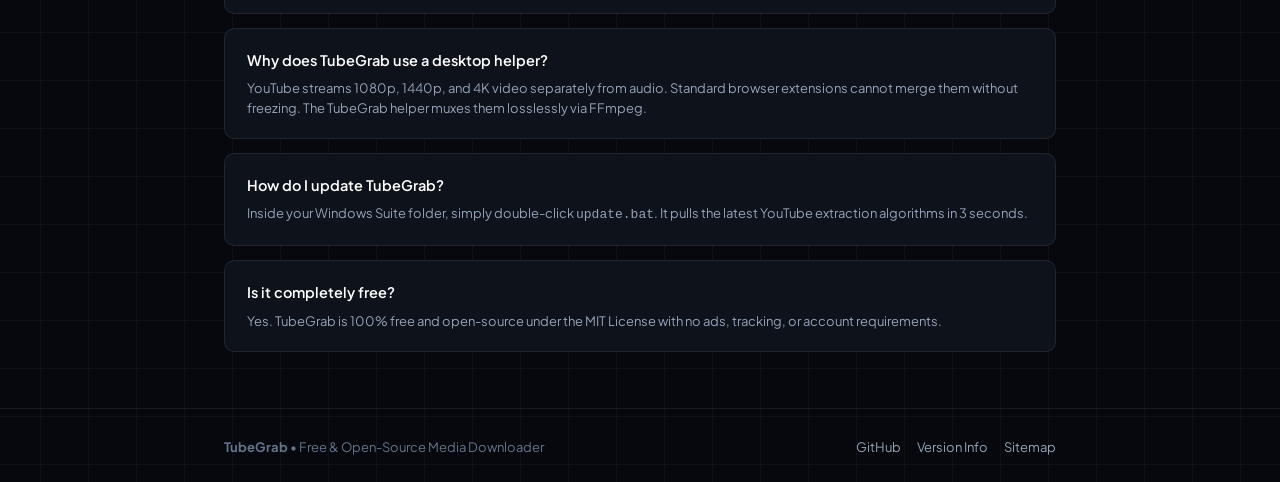
==== commit 6018fcec: "feat: streamline to single Windows Suite download and complete end-to-end suite verification" ====
--- a/api/index.html
+++ b/api/index.html
@@ -4,7 +4,7 @@
   <meta charset="UTF-8">
   <meta name="viewport" content="width=device-width, initial-scale=1.0">
   <title>TubeGrab - Clean, High-Speed YouTube Downloader &amp; Desktop Suite</title>
-  <meta name="description" content="TubeGrab is a high-speed, ad-free YouTube video and audio downloader desktop suite. Download original 1080p, 1440p, 4K UHD 60FPS video and 320kbps MP3 audio with lossless local muxing.">
+  <meta name="description" content="TubeGrab is a high-speed, ad-free YouTube video and audio downloader desktop suite for Windows. Download original 1080p, 1440p, 4K UHD 60FPS video and 320kbps MP3 audio with lossless local FFmpeg muxing.">
   <meta name="keywords" content="tubegrab, tubegrab 4k, youtube downloader, yt downloader, 1080p youtube download, 4k video download, mp3 audio extractor, open source youtube downloader, windows youtube downloader">
   <meta name="author" content="TubeGrab Team">
   <meta name="google-site-verification" content="googleea333b6af960c847" />
@@ -12,7 +12,7 @@
 
   <!-- Open Graph -->
   <meta property="og:title" content="TubeGrab - Clean YouTube Downloader &amp; Desktop Suite">
-  <meta property="og:description" content="Download YouTube videos directly in original quality with zero ads and lossless local speed.">
+  <meta property="og:description" content="Download YouTube videos directly in original 4K and 1080p quality with zero ads, lossless local speed, and 0% CPU idle.">
   <meta property="og:type" content="website">
   <meta property="og:url" content="https://tubegrab-4k.vercel.app/">
   <meta property="og:image" content="https://tubegrab-4k.vercel.app/icon.png">
@@ -27,12 +27,12 @@
         "@id": "https://tubegrab-4k.vercel.app/#website",
         "url": "https://tubegrab-4k.vercel.app/",
         "name": "TubeGrab",
-        "description": "High-performance YouTube video and audio downloader desktop suite."
+        "description": "High-performance YouTube video and audio downloader desktop suite for Windows."
       },
       {
         "@type": "SoftwareApplication",
         "name": "TubeGrab",
-        "operatingSystem": "Windows 10, Windows 11, Chromium Browsers",
+        "operatingSystem": "Windows 10, Windows 11",
         "applicationCategory": "MultimediaApplication",
         "offers": {
           "@type": "Offer",
@@ -47,7 +47,7 @@
   <link rel="icon" type="image/png" href="icon.png">
   <link rel="preconnect" href="https://fonts.googleapis.com">
   <link rel="preconnect" href="https://fonts.gstatic.com" crossorigin>
-  <link href="https://fonts.googleapis.com/css2?family=Plus+Jakarta+Sans:wght@400;500;600;700;800&family=JetBrains+Mono:wght@400;500;600&display=swap" rel="stylesheet">
+  <link href="https://fonts.googleapis.com/css2?family=Plus+Jakarta+Sans:wght@400;500;600;700;800&family=JetBrains+Mono:wght@400;500;600;700&display=swap" rel="stylesheet">
 
   <style>
     :root {
@@ -208,7 +208,7 @@
 
     /* Hero */
     .hero {
-      padding: 76px 0 44px;
+      padding: 80px 0 48px;
       text-align: center;
       position: relative;
     }
@@ -237,27 +237,27 @@
     }
 
     .hero h1 {
-      font-size: 44px;
+      font-size: 46px;
       font-weight: 800;
       letter-spacing: -0.035em;
       line-height: 1.15;
       background: linear-gradient(180deg, #FFFFFF 20%, #94A3B8 100%);
       -webkit-background-clip: text;
       -webkit-text-fill-color: transparent;
-      margin-bottom: 16px;
+      margin-bottom: 18px;
     }
 
     .hero p {
-      font-size: 17px;
+      font-size: 17.5px;
       color: var(--text-muted);
-      max-width: 600px;
+      max-width: 620px;
       margin: 0 auto 36px;
       line-height: 1.6;
     }
 
     /* Hero Main CTA (Crisp Stealth Tech) */
     .hero-download-box {
-      margin-bottom: 56px;
+      margin-bottom: 48px;
     }
 
     .btn-download-main {
@@ -307,194 +307,38 @@
       color: var(--text-dim);
     }
 
-    /* Clean Interactive Tool */
-    .tool-box {
+    /* Clean Engine Specs Banner */
+    .engine-badge-bar {
+      display: grid;
+      grid-template-columns: repeat(4, 1fr);
+      gap: 12px;
       background: var(--bg-surface);
       border: 1px solid var(--border);
       border-radius: var(--radius-lg);
-      padding: 24px;
+      padding: 20px 24px;
       margin-bottom: 56px;
-      text-align: left;
-    }
-
-    .tool-header {
-      display: flex;
-      align-items: center;
-      justify-content: space-between;
-      margin-bottom: 16px;
-    }
-
-    .tool-header h3 {
-      font-size: 15px;
-      font-weight: 600;
-      color: #fff;
-      display: flex;
-      align-items: center;
-      gap: 8px;
-    }
-
-    .engine-pill {
-      font-size: 11.5px;
+      text-align: center;
+    }
+
+    .engine-stat {
+      display: flex;
+      flex-direction: column;
+      gap: 4px;
+    }
+
+    .stat-label {
+      font-size: 11px;
       font-family: var(--font-mono);
       color: var(--text-dim);
-      display: flex;
-      align-items: center;
-      gap: 6px;
-    }
-
-    .input-row {
-      display: flex;
-      gap: 10px;
-    }
-
-    .url-input {
-      flex: 1;
-      background: #090b10;
-      border: 1px solid var(--border);
-      border-radius: var(--radius-sm);
-      padding: 12px 14px;
-      color: #fff;
-      font-size: 14px;
-      font-family: inherit;
-      outline: none;
-      transition: border-color 0.15s;
-    }
-
-    .url-input:focus {
-      border-color: rgba(255, 255, 255, 0.4);
-    }
-
-    .url-input::placeholder {
-      color: var(--text-dim);
-    }
-
-    .btn-inspect {
-      display: inline-flex;
-      align-items: center;
-      padding: 0 18px;
-      background: rgba(255, 255, 255, 0.1);
-      border: 1px solid var(--border);
-      color: #fff;
-      font-size: 13.5px;
-      font-weight: 600;
-      border-radius: var(--radius-sm);
-      cursor: pointer;
-      transition: all 0.15s;
-    }
-
-    .btn-inspect:hover {
-      background: #fff;
-      color: #000;
-    }
-
-    /* Video Preview */
-    .preview-card {
-      display: none;
-      margin-top: 18px;
-      background: var(--bg-card);
-      border: 1px solid var(--border);
-      border-radius: var(--radius);
-      padding: 16px;
-    }
-
-    .preview-flex {
-      display: flex;
-      gap: 16px;
-      align-items: flex-start;
-    }
-
-    .preview-thumb {
-      width: 160px;
-      height: 90px;
-      border-radius: 6px;
-      object-fit: cover;
-      background: #000;
-      flex-shrink: 0;
-      border: 1px solid var(--border);
-    }
-
-    .preview-info {
-      flex: 1;
-      min-width: 0;
-    }
-
-    .preview-title {
+      letter-spacing: 0.05em;
+      text-transform: uppercase;
+    }
+
+    .stat-val {
       font-size: 14.5px;
-      font-weight: 600;
-      color: #fff;
-      margin-bottom: 4px;
-      white-space: nowrap;
-      overflow: hidden;
-      text-overflow: ellipsis;
-    }
-
-    .preview-meta {
-      font-size: 12px;
-      color: var(--text-muted);
-      margin-bottom: 12px;
+      font-weight: 700;
+      color: #fff;
       font-family: var(--font-mono);
-    }
-
-    .quality-chips {
-      display: flex;
-      flex-wrap: wrap;
-      gap: 6px;
-    }
-
-    .chip {
-      font-size: 11.5px;
-      font-family: var(--font-mono);
-      padding: 4px 10px;
-      background: rgba(255, 255, 255, 0.04);
-      border: 1px solid var(--border);
-      border-radius: 4px;
-      color: var(--text-muted);
-      cursor: pointer;
-      transition: all 0.15s;
-    }
-
-    .chip:hover {
-      color: #fff;
-      border-color: rgba(255, 255, 255, 0.25);
-    }
-
-    .chip.active {
-      background: rgba(255, 255, 255, 0.12);
-      border-color: #ffffff;
-      color: #ffffff;
-      font-weight: 600;
-    }
-
-    .progress-box {
-      display: none;
-      margin-top: 14px;
-      background: rgba(0, 0, 0, 0.5);
-      border-radius: 6px;
-      padding: 10px 14px;
-      border: 1px solid var(--border);
-    }
-
-    .progress-bar-bg {
-      height: 6px;
-      background: rgba(255, 255, 255, 0.1);
-      border-radius: 3px;
-      overflow: hidden;
-      margin-bottom: 6px;
-    }
-
-    .progress-bar-fill {
-      width: 0%;
-      height: 100%;
-      background: #ffffff;
-      transition: width 0.2s linear;
-    }
-
-    .progress-text {
-      display: flex;
-      justify-content: space-between;
-      font-size: 11.5px;
-      font-family: var(--font-mono);
-      color: var(--text-muted);
     }
 
     /* 3 Clean Cards */
@@ -509,7 +353,7 @@
       background: var(--bg-surface);
       border: 1px solid var(--border);
       border-radius: var(--radius);
-      padding: 22px;
+      padding: 24px;
       text-align: left;
       transition: border-color 0.2s;
     }
@@ -519,16 +363,16 @@
     }
 
     .feature-card h4 {
-      font-size: 15px;
+      font-size: 15.5px;
       font-weight: 600;
       color: #fff;
-      margin-bottom: 6px;
+      margin-bottom: 8px;
     }
 
     .feature-card p {
-      font-size: 13px;
+      font-size: 13.5px;
       color: var(--text-muted);
-      line-height: 1.5;
+      line-height: 1.55;
     }
 
     /* 3 Steps Setup */
@@ -536,39 +380,39 @@
       background: var(--bg-surface);
       border: 1px solid var(--border);
       border-radius: var(--radius-lg);
-      padding: 28px;
+      padding: 30px;
       margin-bottom: 56px;
       text-align: left;
     }
 
     .steps-title {
-      font-size: 17px;
+      font-size: 18px;
       font-weight: 700;
       color: #fff;
-      margin-bottom: 20px;
+      margin-bottom: 22px;
     }
 
     .step-list {
       display: flex;
       flex-direction: column;
+      gap: 18px;
+    }
+
+    .step-item {
+      display: flex;
+      align-items: flex-start;
       gap: 16px;
     }
 
-    .step-item {
-      display: flex;
-      align-items: flex-start;
-      gap: 14px;
-    }
-
     .step-badge {
-      width: 24px;
-      height: 24px;
+      width: 26px;
+      height: 26px;
       border-radius: 6px;
       background: rgba(255, 255, 255, 0.06);
       border: 1px solid var(--border);
       color: #fff;
       font-family: var(--font-mono);
-      font-size: 12px;
+      font-size: 13px;
       font-weight: 700;
       display: flex;
       align-items: center;
@@ -578,10 +422,10 @@
     }
 
     .step-content h5 {
-      font-size: 14px;
+      font-size: 14.5px;
       font-weight: 600;
       color: #fff;
-      margin-bottom: 3px;
+      margin-bottom: 4px;
     }
 
     .step-content p {
@@ -606,23 +450,23 @@
     }
 
     .faq-title {
-      font-size: 17px;
+      font-size: 18px;
       font-weight: 700;
       color: #fff;
-      margin-bottom: 18px;
+      margin-bottom: 20px;
     }
 
     .faq-list {
       display: flex;
       flex-direction: column;
-      gap: 12px;
+      gap: 14px;
     }
 
     .faq-card {
       background: var(--bg-surface);
       border: 1px solid var(--border);
       border-radius: var(--radius);
-      padding: 18px 20px;
+      padding: 20px 22px;
     }
 
     .faq-card h5 {
@@ -635,7 +479,7 @@
     .faq-card p {
       font-size: 13px;
       color: var(--text-muted);
-      line-height: 1.5;
+      line-height: 1.55;
     }
 
     /* Footer */
@@ -666,18 +510,14 @@
     }
 
     @media (max-width: 640px) {
+      .engine-badge-bar {
+        grid-template-columns: repeat(2, 1fr);
+      }
       .features-grid {
         grid-template-columns: 1fr;
       }
       .hero h1 {
-        font-size: 30px;
-      }
-      .preview-flex {
-        flex-direction: column;
-      }
-      .preview-thumb {
-        width: 100%;
-        height: 160px;
+        font-size: 32px;
       }
       .footer-wrap {
         flex-direction: column;
@@ -718,8 +558,8 @@
         <span class="status-dot-emerald"></span>
         Zero Ads &bull; Lossless FFmpeg Muxing &bull; 0% CPU Idle
       </div>
-      <h1>High-Speed YouTube Downloader.<br>Built for Your Desktop.</h1>
-      <p>Download original 1080p, 1440p, 4K UHD video and MP3 audio directly from YouTube with zero popup ads, zero waiting, and lossless local speed.</p>
+      <h1>High-Speed 4K YouTube Downloader.<br>Built for Your Desktop.</h1>
+      <p>Download original 1080p, 1440p, 4K UHD 60FPS video and 320kbps MP3 audio directly from YouTube with zero popup ads, zero waiting, and lossless local speed.</p>
 
       <!-- Single Primary CTA (Pure Stealth Monochrome Tech) -->
       <div class="hero-download-box">
@@ -733,7 +573,7 @@
         <div class="download-meta">
           <span>Windows 10 / 11 64-bit</span>
           <span>&bull;</span>
-          <span>Chrome &amp; Edge Extension Included</span>
+          <span>Complete Automated Suite</span>
           <span>&bull;</span>
           <span>100% Free &amp; Open Source</span>
         </div>
@@ -746,58 +586,25 @@
       </div>
     </section>
 
-    <!-- Clean Video Inspector (OneCompiler Style) -->
-    <section class="tool-box">
-      <div class="tool-header">
-        <h3>
-          <svg width="16" height="16" viewBox="0 0 24 24" fill="none" stroke="currentColor" stroke-width="2"><circle cx="12" cy="12" r="10"/><polygon points="10 8 16 12 10 16 10 8"/></svg>
-          Video Inspector &amp; Stream Extractor
-        </h3>
-        <span class="engine-pill" id="engineStatus">
-          <span class="status-dot-emerald"></span>
-          Checking local engine...
-        </span>
-      </div>
-
-      <div class="input-row">
-        <input type="text" id="videoUrlInput" class="url-input" placeholder="Paste YouTube link (e.g. https://www.youtube.com/watch?v=dQw4w9WgXcQ)">
-        <button id="inspectBtn" class="btn-inspect">Inspect</button>
-      </div>
-
-      <!-- Preview Output -->
-      <div id="previewCard" class="preview-card">
-        <div class="preview-flex">
-          <img id="thumbImg" src="" alt="Thumbnail" class="preview-thumb">
-          <div class="preview-info">
-            <h4 id="videoTitle" class="preview-title">Video Title</h4>
-            <div id="videoMeta" class="preview-meta">Detected Stream &bull; Ready</div>
-            <div class="quality-chips" id="qualityChips">
-              <span class="chip active" data-q="max">Best Quality (UHD)</span>
-              <span class="chip" data-q="1080">1080p Full HD</span>
-              <span class="chip" data-q="720">720p HD</span>
-              <span class="chip" data-q="mp3">MP3 Audio</span>
-            </div>
-          </div>
-        </div>
-
-        <div style="margin-top: 14px; display: flex; justify-content: flex-end;">
-          <button id="startDownloadBtn" class="btn-nav-download" style="padding: 10px 20px;">
-            Send to TubeGrab Engine
-          </button>
-        </div>
-
-        <!-- Progress -->
-        <div id="progressWrap" class="progress-box">
-          <div class="progress-bar-bg">
-            <div id="progressFill" class="progress-bar-fill"></div>
-          </div>
-          <div class="progress-text">
-            <span id="progressStatus">Downloading...</span>
-            <span id="progressPercent">0%</span>
-          </div>
-        </div>
-      </div>
-    </section>
+    <!-- Suite Engine Spec Preview -->
+    <div class="engine-badge-bar">
+      <div class="engine-stat">
+        <span class="stat-label">MAX RESOLUTION</span>
+        <span class="stat-val">4K UHD 60FPS</span>
+      </div>
+      <div class="engine-stat">
+        <span class="stat-label">AUDIO BITRATE</span>
+        <span class="stat-val">320 KBPS MP3</span>
+      </div>
+      <div class="engine-stat">
+        <span class="stat-label">MUXING ENGINE</span>
+        <span class="stat-val">Local FFmpeg</span>
+      </div>
+      <div class="engine-stat">
+        <span class="stat-label">IDLE OVERHEAD</span>
+        <span class="stat-val">0% CPU &bull; 0 MB RAM</span>
+      </div>
+    </div>
 
     <!-- 3 Clean Feature Cards -->
     <section class="features-grid">
@@ -822,22 +629,22 @@
         <div class="step-item">
           <div class="step-badge">1</div>
           <div class="step-content">
-            <h5>Unpack &amp; Run Installer</h5>
-            <p>Extract <code>tubegrab-windows-full.zip</code> and double-click <code>install.bat</code>. It automatically sets up Python and registers the helper.</p>
+            <h5>Unpack the Suite</h5>
+            <p>Download and extract <code>tubegrab-windows-full.zip</code> to your computer.</p>
           </div>
         </div>
         <div class="step-item">
           <div class="step-badge">2</div>
           <div class="step-content">
-            <h5>Load Extension in Browser</h5>
-            <p>Go to <span class="code-tag">chrome://extensions</span> (or <span class="code-tag">edge://extensions</span>), enable <b>Developer mode</b>, and click <b>Load unpacked</b> on the included <code>extension</code> folder.</p>
+            <h5>Run Automated Installer</h5>
+            <p>Double-click <code>install.bat</code>. It automatically sets up Python, dependencies, and registers the background helper.</p>
           </div>
         </div>
         <div class="step-item">
           <div class="step-badge">3</div>
           <div class="step-content">
-            <h5>Download in 1 Click</h5>
-            <p>Open any YouTube video. The TubeGrab quality button appears beside the video player controls ready for instant download.</p>
+            <h5>Download in 1 Click on YouTube</h5>
+            <p>Load the included <code>extension</code> folder in Chrome or Edge (<span class="code-tag">chrome://extensions</span> &rarr; <b>Load unpacked</b>). The TubeGrab quality button appears right beside the player controls!</p>
           </div>
         </div>
       </div>
@@ -882,149 +689,5 @@
     </div>
   </footer>
 
-  <script>
-    // Local Engine Check
-    function checkEngine() {
-      const statusTag = document.getElementById('engineStatus');
-      fetch("http://127.0.0.1:19876/status", { signal: AbortSignal.timeout(1200) })
-        .then(r => r.json())
-        .then(d => {
-          statusTag.innerHTML = '<span class="status-dot-emerald"></span> Local Engine Active';
-          statusTag.style.color = "#10b981";
-        })
-        .catch(() => {
-          statusTag.innerHTML = '<span style="display:inline-block;width:6px;height:6px;border-radius:50%;background:#64748b;margin-right:6px;"></span> Standalone Mode';
-          statusTag.style.color = "#94a3b8";
-        });
-    }
-    checkEngine();
-
-    // YouTube URL Extractor
-    function extractYouTubeId(url) {
-      const reg = /(?:youtube\.com\/(?:[^\/]+\/.+\/|(?:v|e(?:mbed)?)\/|.*[?&]v=)|youtu\.be\/)([^"&?\/\s]{11})/;
-      const match = url.match(reg);
-      return match ? match[1] : null;
-    }
-
-    const inspectBtn = document.getElementById('inspectBtn');
-    const urlInput = document.getElementById('videoUrlInput');
-    const previewCard = document.getElementById('previewCard');
-    const thumbImg = document.getElementById('thumbImg');
-    const videoTitle = document.getElementById('videoTitle');
-    const videoMeta = document.getElementById('videoMeta');
-    const startDownloadBtn = document.getElementById('startDownloadBtn');
-    const progressWrap = document.getElementById('progressWrap');
-    const progressFill = document.getElementById('progressFill');
-    const progressPercent = document.getElementById('progressPercent');
-    const progressStatus = document.getElementById('progressStatus');
-
-    let selectedQuality = "max";
-    let activeVideoId = "";
-
-    inspectBtn.addEventListener('click', () => {
-      const url = urlInput.value.trim();
-      if (!url) return;
-
-      const id = extractYouTubeId(url);
-      if (!id) {
-        alert("Please enter a valid YouTube video URL.");
-        return;
-      }
-
-      activeVideoId = id;
-      thumbImg.src = `https://i.ytimg.com/vi/${id}/mqdefault.jpg`;
-      videoTitle.textContent = "YouTube Video (" + id + ")";
-      videoMeta.textContent = "Stream Ready for Multi-Resolution Extraction";
-      previewCard.style.display = "block";
-      progressWrap.style.display = "none";
-
-      fetch(`https://noembed.com/embed?url=https://www.youtube.com/watch?v=${id}`)
-        .then(r => r.json())
-        .then(data => {
-          if (data && data.title) {
-            videoTitle.textContent = data.title;
-            videoMeta.textContent = `Author: ${data.author_name || 'YouTube Creator'} • Ready`;
-          }
-        })
-        .catch(() => {});
-    });
-
-    document.querySelectorAll('.chip').forEach(chip => {
-      chip.addEventListener('click', () => {
-        document.querySelectorAll('.chip').forEach(c => c.classList.remove('active'));
-        chip.classList.add('active');
-        selectedQuality = chip.getAttribute('data-q');
-      });
-    });
-
-    startDownloadBtn.addEventListener('click', () => {
-      const fullUrl = `https://www.youtube.com/watch?v=${activeVideoId}`;
-      progressWrap.style.display = "block";
-      progressFill.style.width = "20%";
-      progressPercent.textContent = "20%";
-      progressStatus.textContent = "Connecting to TubeGrab engine...";
-
-      fetch("http://127.0.0.1:19876/trigger", {
-        method: "POST",
-        headers: { "Content-Type": "application/json" },
-        body: JSON.stringify({
-          url: fullUrl,
-          title: videoTitle.textContent,
-          quality: selectedQuality
-        })
-      })
-      .then(r => r.json())
-      .then(res => {
-        if (res && res.task_id) {
-          trackTask(res.task_id);
-        } else {
-          simulateDemo();
-        }
-      })
-      .catch(() => {
-        simulateDemo();
-      });
-    });
-
-    function trackTask(taskId) {
-      const poll = setInterval(() => {
-        fetch(`http://127.0.0.1:19876/progress?id=${taskId}`)
-          .then(r => r.json())
-          .then(data => {
-            if (data.percent) {
-              const p = Math.round(data.percent);
-              progressFill.style.width = `${p}%`;
-              progressPercent.textContent = `${p}%`;
-              progressStatus.textContent = data.speed ? `${data.speed} • ${data.downloaded || ''}` : "Downloading...";
-            }
-            if (data.status === "finished") {
-              clearInterval(poll);
-              progressFill.style.width = "100%";
-              progressPercent.textContent = "100%";
-              progressStatus.textContent = "✓ Completed! Saved to Downloads folder.";
-            } else if (data.status === "error") {
-              clearInterval(poll);
-              progressStatus.textContent = "Download failed. Check engine logs.";
-            }
-          })
-          .catch(() => clearInterval(poll));
-      }, 500);
-    }
-
-    function simulateDemo() {
-      progressStatus.textContent = "Local engine helper not running. Start via install.bat to download directly.";
-      let p = 25;
-      const t = setInterval(() => {
-        p += 25;
-        if (p <= 100) {
-          progressFill.style.width = `${p}%`;
-          progressPercent.textContent = `${p}%`;
-        } else {
-          clearInterval(t);
-          progressStatus.textContent = "Install TubeGrab Suite to save files directly to your PC!";
-        }
-      }, 350);
-    }
-  </script>
 </body>
 </html>
